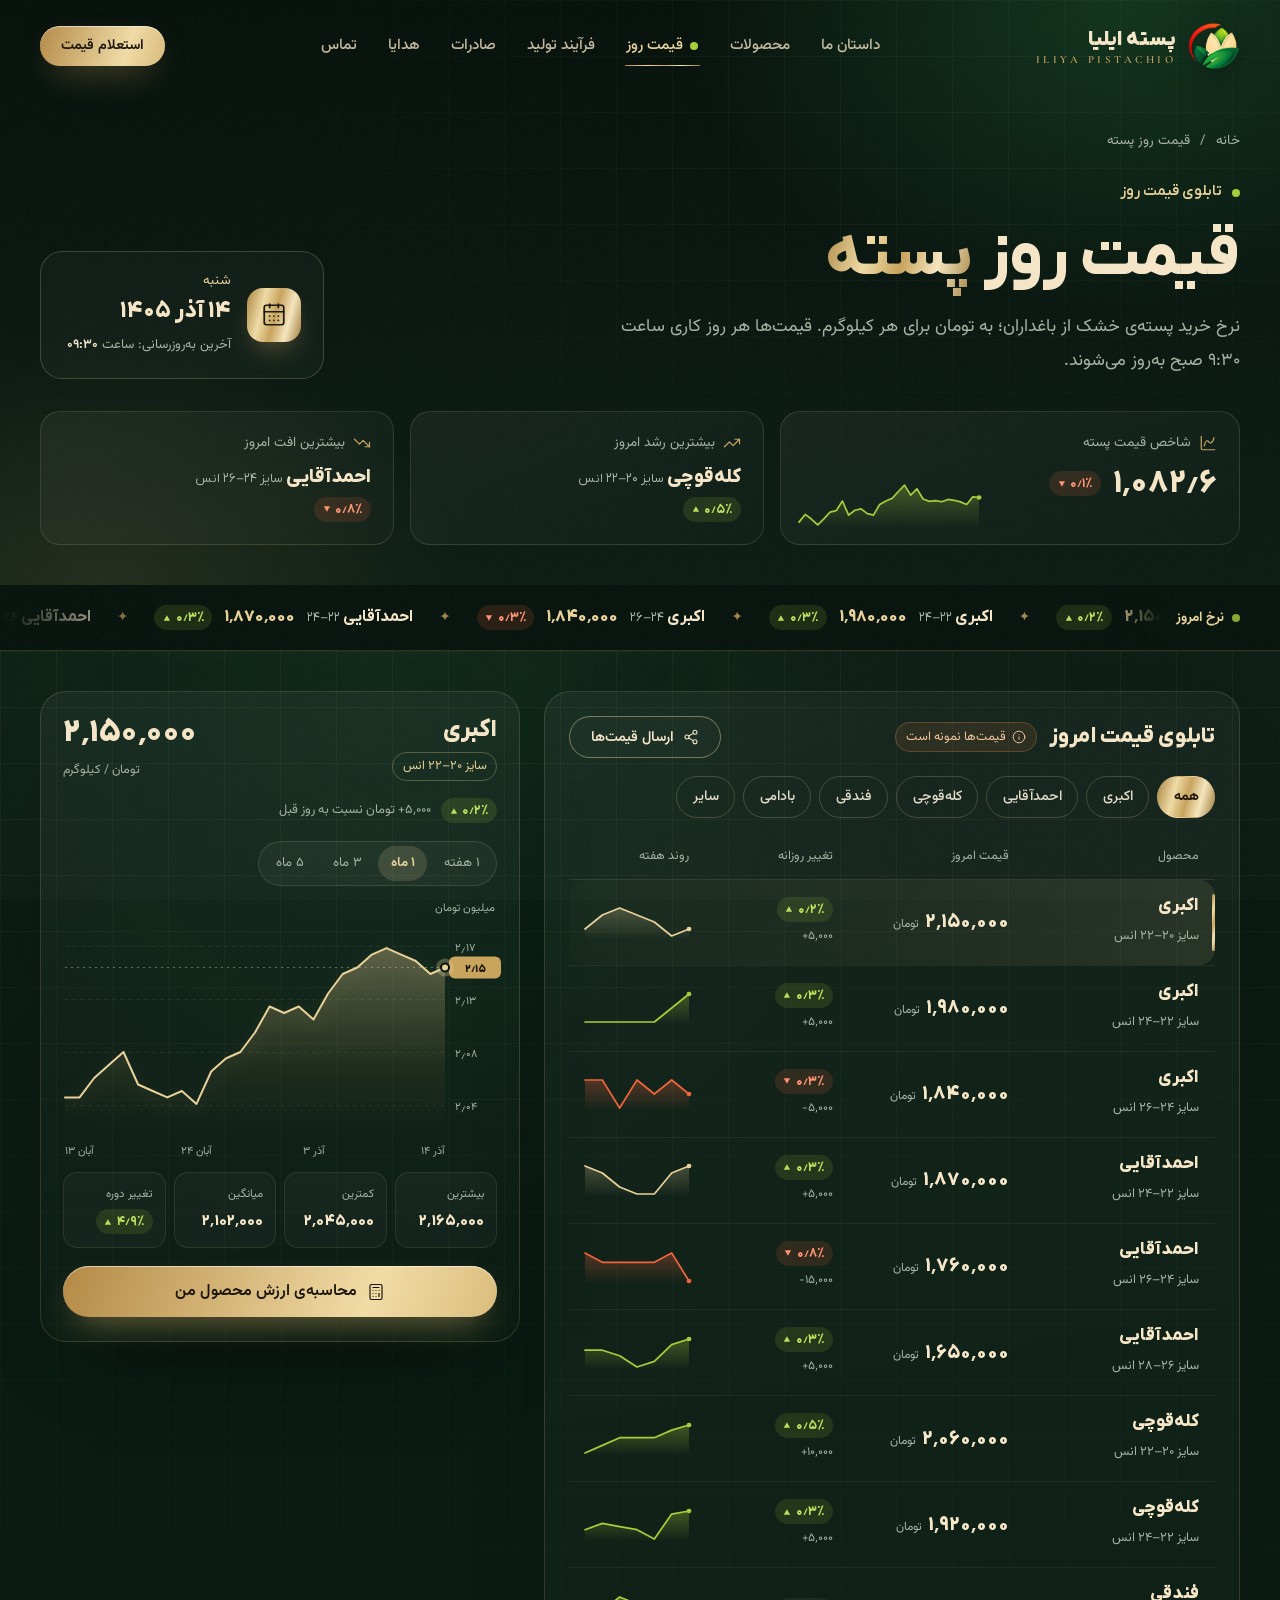
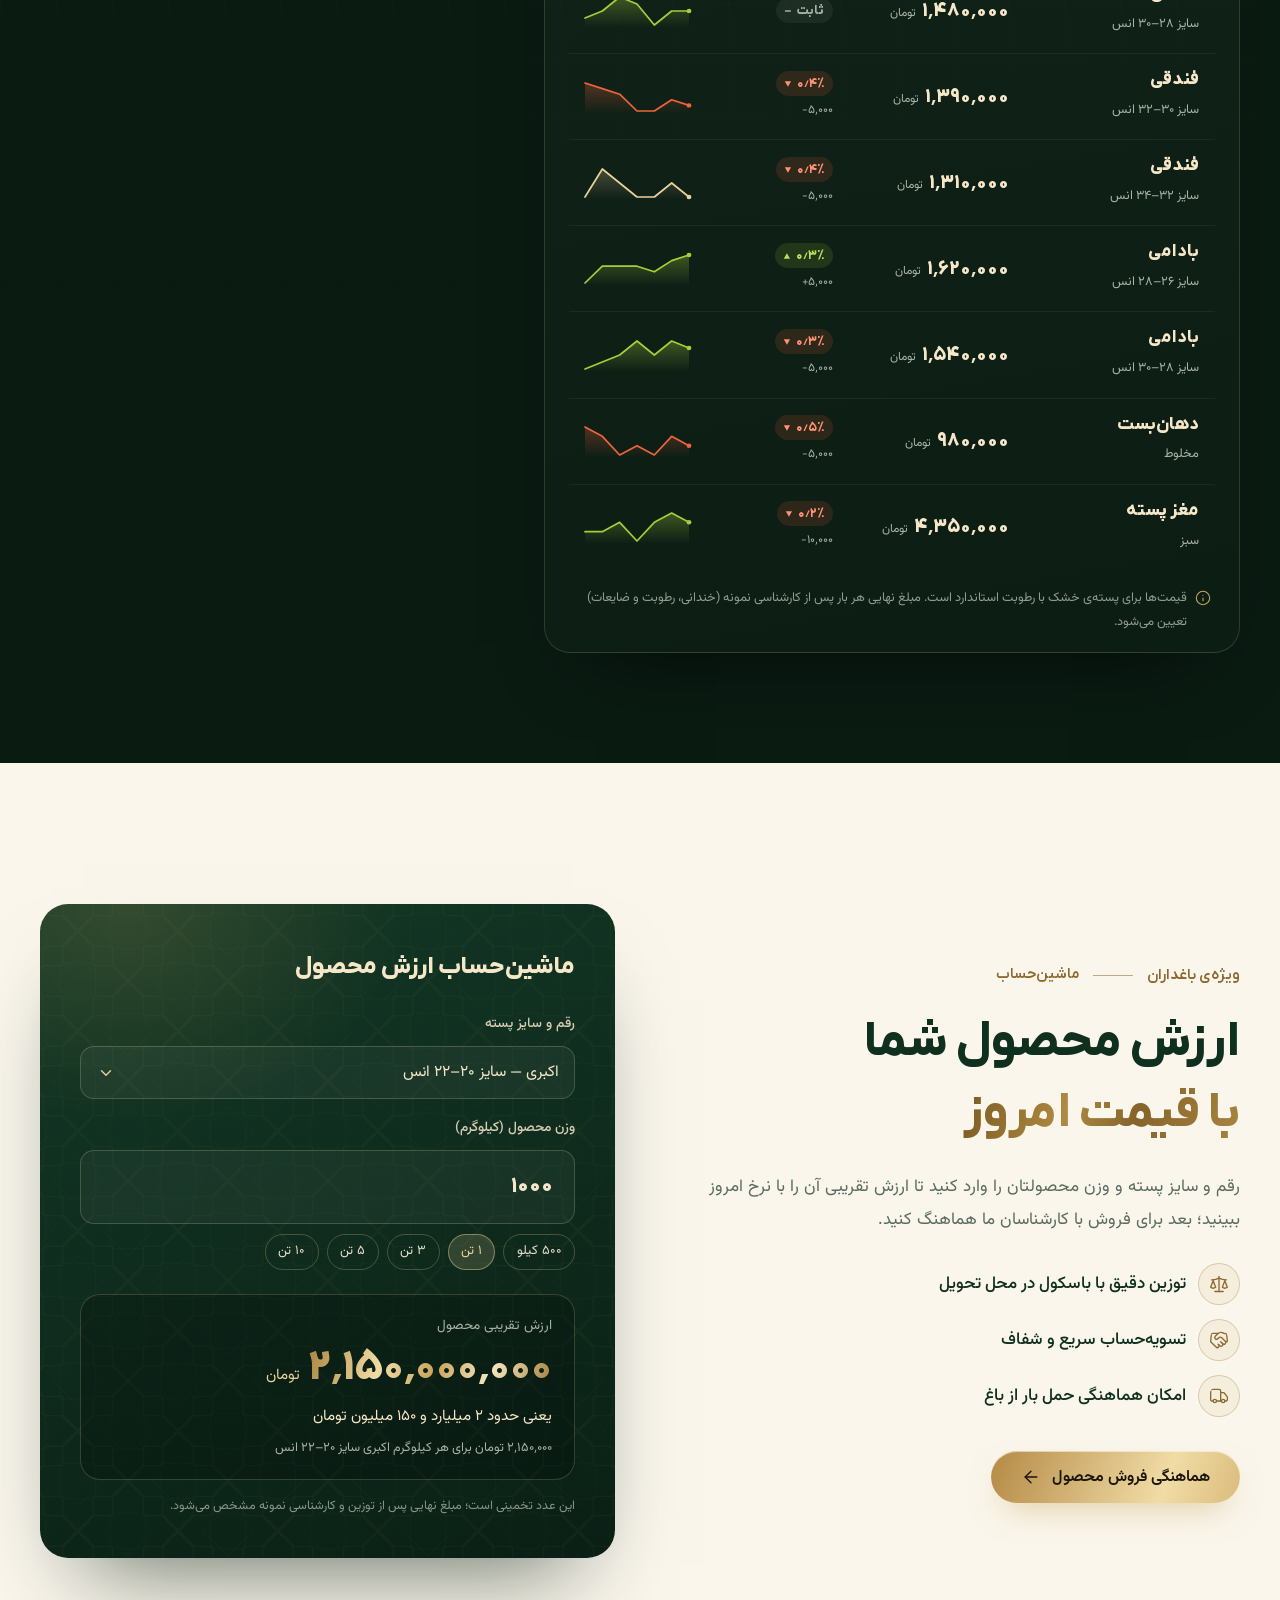
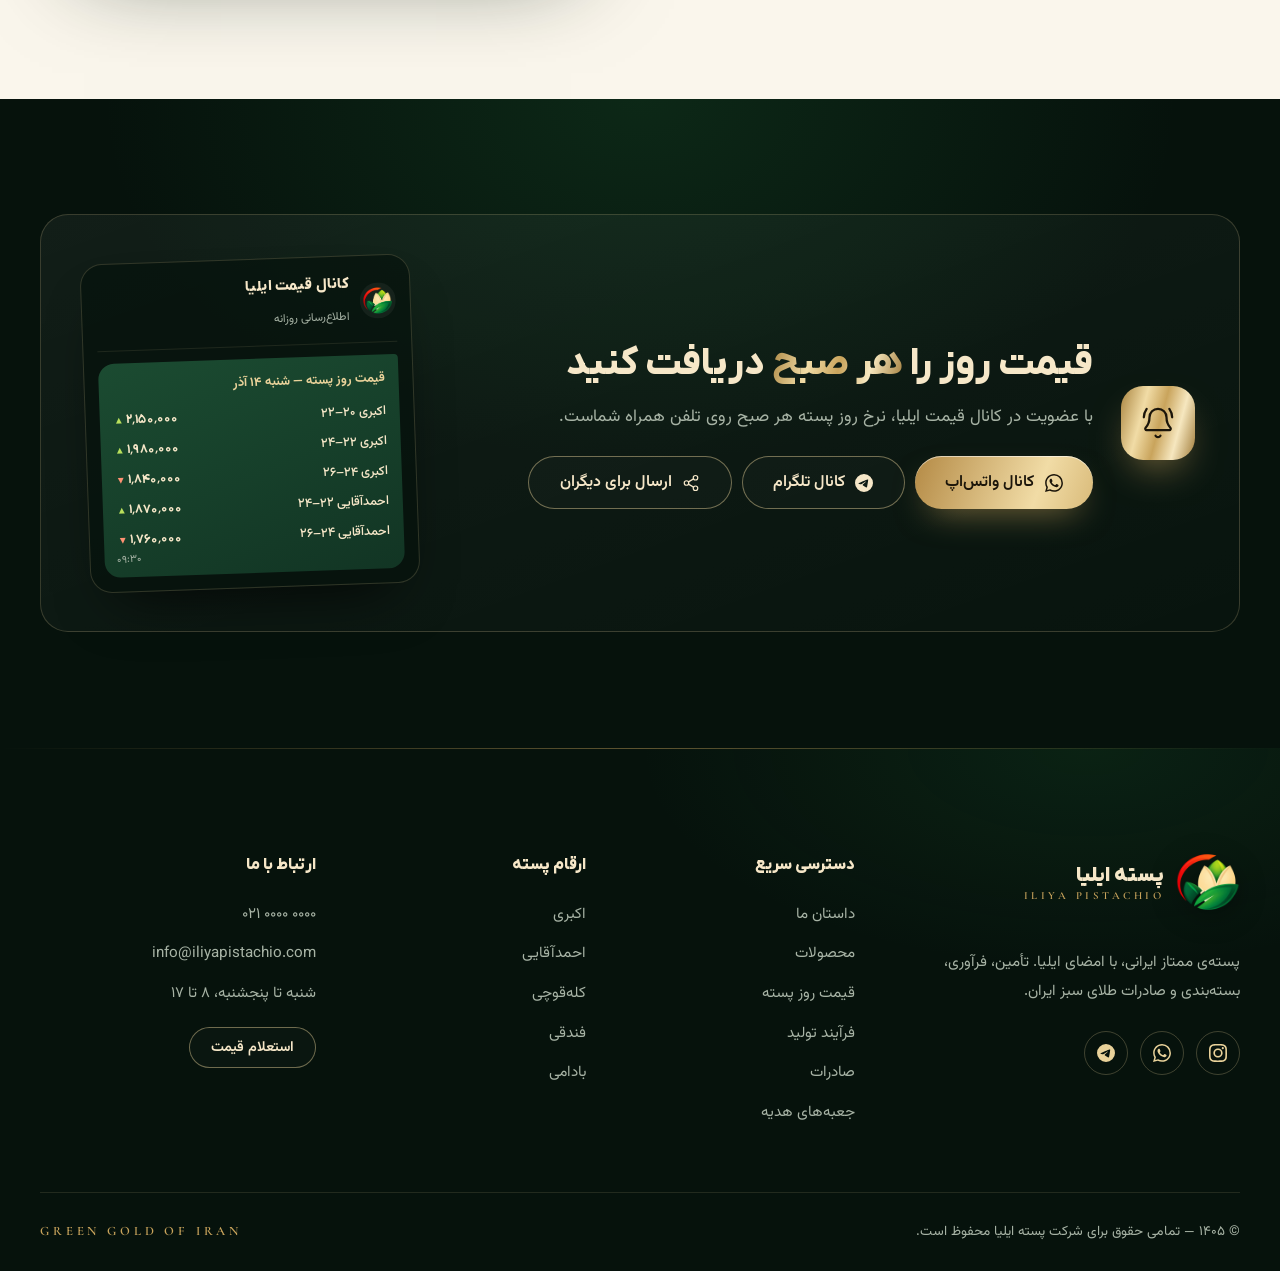
==== prices.html @ 33c41446 "Use iliya.sedmehdi.com for share-preview URLs The demo will be served on the custom subdomain, so og" ====
<!doctype html>
<html lang="fa" dir="rtl">
<head>
  <meta charset="utf-8">
  <meta name="viewport" content="width=device-width, initial-scale=1, viewport-fit=cover">
  <title>قیمت روز پسته | پسته ایلیا</title>
  <meta name="description" content="قیمت روز پسته‌ی اکبری، احمدآقایی، کله‌قوچی، فندقی و بادامی؛ نرخ خرید پسته از باغداران با به‌روزرسانی روزانه، نمودار تغییرات و ماشین‌حساب ارزش محصول.">
  <meta name="theme-color" content="#07150E">
  <!-- نسخه‌ی نمایشی: تا رسمی‌شدن سایت در موتورهای جستجو نمایه نشود. هنگام انتشار رسمی حذف شود. -->
  <meta name="robots" content="noindex, nofollow">
  <meta property="og:type" content="website">
  <meta property="og:locale" content="fa_IR">
  <meta property="og:site_name" content="پسته ایلیا">
  <meta property="og:title" content="قیمت روز پسته | پسته ایلیا">
  <meta property="og:description" content="نرخ روز خرید پسته از باغداران؛ هر روز کاری ساعت ۹:۳۰ به‌روز می‌شود.">
  <!-- آدرس نسخه‌ی نمایشی (GitHub Pages روی iliya.sedmehdi.com)؛ پس از اتصال دامنه‌ی رسمی، این آدرس‌ها را عوض کنید -->
  <meta property="og:url" content="https://iliya.sedmehdi.com/prices.html">
  <meta property="og:image" content="https://iliya.sedmehdi.com/assets/img/og-image.jpg">
  <meta name="twitter:card" content="summary_large_image">
  <link rel="icon" href="favicon.ico" sizes="any">
  <link rel="icon" href="assets/img/favicon.png" type="image/png">
  <link rel="apple-touch-icon" href="assets/img/apple-touch-icon.png">
  <link rel="preload" href="assets/fonts/vazirmatn-variable.woff2" as="font" type="font/woff2" crossorigin>
  <link rel="preload" href="assets/fonts/iranyekanx-variable-fanum.woff2" as="font" type="font/woff2" crossorigin>
  <link rel="stylesheet" href="assets/css/style.css">
  <link rel="stylesheet" href="assets/css/prices.css">
  <script src="assets/js/prices-data.js" defer></script>
  <script src="assets/js/prices.js" defer></script>
  <script src="assets/js/main.js" defer></script>
</head>
<body>
  <!-- Icons: Lucide (ISC License, lucide.dev) & Simple Icons (CC0) -->
  <svg class="sprite" xmlns="http://www.w3.org/2000/svg" aria-hidden="true" focusable="false">
  <symbol id="i-sprout" viewBox="0 0 24 24" fill="none" stroke="currentColor" stroke-linecap="round" stroke-linejoin="round"><path d="M14 9.536V7a4 4 0 0 1 4-4h1.5a.5.5 0 0 1 .5.5V5a4 4 0 0 1-4 4 4 4 0 0 0-4 4c0 2 1 3 1 5a5 5 0 0 1-1 3"/><path d="M4 9a5 5 0 0 1 8 4 5 5 0 0 1-8-4"/><path d="M5 21h14"/></symbol>
  <symbol id="i-droplets" viewBox="0 0 24 24" fill="none" stroke="currentColor" stroke-linecap="round" stroke-linejoin="round"><path d="M7 16.3c2.2 0 4-1.83 4-4.05 0-1.16-.57-2.26-1.71-3.19S7.29 6.75 7 5.3c-.29 1.45-1.14 2.84-2.29 3.76S3 11.1 3 12.25c0 2.22 1.8 4.05 4 4.05z"/><path d="M12.56 6.6A10.97 10.97 0 0 0 14 3.02c.5 2.5 2 4.9 4 6.5s3 3.5 3 5.5a6.98 6.98 0 0 1-11.91 4.97"/></symbol>
  <symbol id="i-sun" viewBox="0 0 24 24" fill="none" stroke="currentColor" stroke-linecap="round" stroke-linejoin="round"><circle cx="12" cy="12" r="4"/><path d="M12 2v2"/><path d="M12 20v2"/><path d="m4.93 4.93 1.41 1.41"/><path d="m17.66 17.66 1.41 1.41"/><path d="M2 12h2"/><path d="M20 12h2"/><path d="m6.34 17.66-1.41 1.41"/><path d="m19.07 4.93-1.41 1.41"/></symbol>
  <symbol id="i-layers" viewBox="0 0 24 24" fill="none" stroke="currentColor" stroke-linecap="round" stroke-linejoin="round"><path d="M12.83 2.18a2 2 0 0 0-1.66 0L2.6 6.08a1 1 0 0 0 0 1.83l8.58 3.91a2 2 0 0 0 1.66 0l8.58-3.9a1 1 0 0 0 0-1.83z"/><path d="M2 12a1 1 0 0 0 .58.91l8.6 3.91a2 2 0 0 0 1.65 0l8.58-3.9A1 1 0 0 0 22 12"/><path d="M2 17a1 1 0 0 0 .58.91l8.6 3.91a2 2 0 0 0 1.65 0l8.58-3.9A1 1 0 0 0 22 17"/></symbol>
  <symbol id="i-microscope" viewBox="0 0 24 24" fill="none" stroke="currentColor" stroke-linecap="round" stroke-linejoin="round"><path d="M6 18h8"/><path d="M3 22h18"/><path d="M14 22a7 7 0 1 0 0-14h-1"/><path d="M9 14h2"/><path d="M9 12a2 2 0 0 1-2-2V6h6v4a2 2 0 0 1-2 2Z"/><path d="M12 6V3a1 1 0 0 0-1-1H9a1 1 0 0 0-1 1v3"/></symbol>
  <symbol id="i-package" viewBox="0 0 24 24" fill="none" stroke="currentColor" stroke-linecap="round" stroke-linejoin="round"><path d="M11 21.73a2 2 0 0 0 2 0l7-4A2 2 0 0 0 21 16V8a2 2 0 0 0-1-1.73l-7-4a2 2 0 0 0-2 0l-7 4A2 2 0 0 0 3 8v8a2 2 0 0 0 1 1.73z"/><path d="M12 22V12"/><polyline points="3.29 7 12 12 20.71 7"/><path d="m7.5 4.27 9 5.15"/></symbol>
  <symbol id="i-flask-conical" viewBox="0 0 24 24" fill="none" stroke="currentColor" stroke-linecap="round" stroke-linejoin="round"><path d="M14 2v6a2 2 0 0 0 .245.96l5.51 10.08A2 2 0 0 1 18 22H6a2 2 0 0 1-1.755-2.96l5.51-10.08A2 2 0 0 0 10 8V2"/><path d="M6.453 15h11.094"/><path d="M8.5 2h7"/></symbol>
  <symbol id="i-scan-line" viewBox="0 0 24 24" fill="none" stroke="currentColor" stroke-linecap="round" stroke-linejoin="round"><path d="M3 7V5a2 2 0 0 1 2-2h2"/><path d="M17 3h2a2 2 0 0 1 2 2v2"/><path d="M21 17v2a2 2 0 0 1-2 2h-2"/><path d="M7 21H5a2 2 0 0 1-2-2v-2"/><path d="M7 12h10"/></symbol>
  <symbol id="i-package-check" viewBox="0 0 24 24" fill="none" stroke="currentColor" stroke-linecap="round" stroke-linejoin="round"><path d="M12 22V12"/><path d="m16 17 2 2 4-4"/><path d="M21 11.127V8a2 2 0 0 0-1-1.73l-7-4a2 2 0 0 0-2 0l-7 4A2 2 0 0 0 3 8v8a2 2 0 0 0 1 1.729l7 4a2 2 0 0 0 2 .001l1.32-.753"/><path d="M3.29 7 12 12l8.71-5"/><path d="m7.5 4.27 8.997 5.148"/></symbol>
  <symbol id="i-thermometer" viewBox="0 0 24 24" fill="none" stroke="currentColor" stroke-linecap="round" stroke-linejoin="round"><path d="M14 4v10.54a4 4 0 1 1-4 0V4a2 2 0 0 1 4 0Z"/></symbol>
  <symbol id="i-file-check" viewBox="0 0 24 24" fill="none" stroke="currentColor" stroke-linecap="round" stroke-linejoin="round"><path d="M6 22a2 2 0 0 1-2-2V4a2 2 0 0 1 2-2h8a2.4 2.4 0 0 1 1.704.706l3.588 3.588A2.4 2.4 0 0 1 20 8v12a2 2 0 0 1-2 2z"/><path d="M14 2v5a1 1 0 0 0 1 1h5"/><path d="m9 15 2 2 4-4"/></symbol>
  <symbol id="i-boxes" viewBox="0 0 24 24" fill="none" stroke="currentColor" stroke-linecap="round" stroke-linejoin="round"><path d="M2.97 12.92A2 2 0 0 0 2 14.63v3.24a2 2 0 0 0 .97 1.71l3 1.8a2 2 0 0 0 2.06 0L12 19v-5.5l-5-3-4.03 2.42Z"/><path d="m7 16.5-4.74-2.85"/><path d="m7 16.5 5-3"/><path d="M7 16.5v5.17"/><path d="M12 13.5V19l3.97 2.38a2 2 0 0 0 2.06 0l3-1.8a2 2 0 0 0 .97-1.71v-3.24a2 2 0 0 0-.97-1.71L17 10.5l-5 3Z"/><path d="m17 16.5-5-3"/><path d="m17 16.5 4.74-2.85"/><path d="M17 16.5v5.17"/><path d="M7.97 4.42A2 2 0 0 0 7 6.13v4.37l5 3 5-3V6.13a2 2 0 0 0-.97-1.71l-3-1.8a2 2 0 0 0-2.06 0l-3 1.8Z"/><path d="M12 8 7.26 5.15"/><path d="m12 8 4.74-2.85"/><path d="M12 13.5V8"/></symbol>
  <symbol id="i-tag" viewBox="0 0 24 24" fill="none" stroke="currentColor" stroke-linecap="round" stroke-linejoin="round"><path d="M12.586 2.586A2 2 0 0 0 11.172 2H4a2 2 0 0 0-2 2v7.172a2 2 0 0 0 .586 1.414l8.704 8.704a2.426 2.426 0 0 0 3.42 0l6.58-6.58a2.426 2.426 0 0 0 0-3.42z"/><circle cx="7.5" cy="7.5" r=".5" fill="currentColor"/></symbol>
  <symbol id="i-gift" viewBox="0 0 24 24" fill="none" stroke="currentColor" stroke-linecap="round" stroke-linejoin="round"><path d="M12 7v14"/><path d="M20 11v8a2 2 0 0 1-2 2H6a2 2 0 0 1-2-2v-8"/><path d="M7.5 7a1 1 0 0 1 0-5A4.8 8 0 0 1 12 7a4.8 8 0 0 1 4.5-5 1 1 0 0 1 0 5"/><rect x="3" y="7" width="18" height="4" rx="1"/></symbol>
  <symbol id="i-phone" viewBox="0 0 24 24" fill="none" stroke="currentColor" stroke-linecap="round" stroke-linejoin="round"><path d="M13.832 16.568a1 1 0 0 0 1.213-.303l.355-.465A2 2 0 0 1 17 15h3a2 2 0 0 1 2 2v3a2 2 0 0 1-2 2A18 18 0 0 1 2 4a2 2 0 0 1 2-2h3a2 2 0 0 1 2 2v3a2 2 0 0 1-.8 1.6l-.468.351a1 1 0 0 0-.292 1.233 14 14 0 0 0 6.392 6.384"/></symbol>
  <symbol id="i-mail" viewBox="0 0 24 24" fill="none" stroke="currentColor" stroke-linecap="round" stroke-linejoin="round"><path d="m22 7-8.991 5.727a2 2 0 0 1-2.009 0L2 7"/><rect x="2" y="4" width="20" height="16" rx="2"/></symbol>
  <symbol id="i-map-pin" viewBox="0 0 24 24" fill="none" stroke="currentColor" stroke-linecap="round" stroke-linejoin="round"><path d="M20 10c0 4.993-5.539 10.193-7.399 11.799a1 1 0 0 1-1.202 0C9.539 20.193 4 14.993 4 10a8 8 0 0 1 16 0"/><circle cx="12" cy="10" r="3"/></symbol>
  <symbol id="i-clock" viewBox="0 0 24 24" fill="none" stroke="currentColor" stroke-linecap="round" stroke-linejoin="round"><circle cx="12" cy="12" r="10"/><path d="M12 6v6l4 2"/></symbol>
  <symbol id="i-send" viewBox="0 0 24 24" fill="none" stroke="currentColor" stroke-linecap="round" stroke-linejoin="round"><path d="M14.536 21.686a.5.5 0 0 0 .937-.024l6.5-19a.496.496 0 0 0-.635-.635l-19 6.5a.5.5 0 0 0-.024.937l7.93 3.18a2 2 0 0 1 1.112 1.11z"/><path d="m21.854 2.147-10.94 10.939"/></symbol>
  <symbol id="i-message-circle" viewBox="0 0 24 24" fill="none" stroke="currentColor" stroke-linecap="round" stroke-linejoin="round"><path d="M2.992 16.342a2 2 0 0 1 .094 1.167l-1.065 3.29a1 1 0 0 0 1.236 1.168l3.413-.998a2 2 0 0 1 1.099.092 10 10 0 1 0-4.777-4.719"/></symbol>
  <symbol id="i-badge-check" viewBox="0 0 24 24" fill="none" stroke="currentColor" stroke-linecap="round" stroke-linejoin="round"><path d="M3.85 8.62a4 4 0 0 1 4.78-4.77 4 4 0 0 1 6.74 0 4 4 0 0 1 4.78 4.78 4 4 0 0 1 0 6.74 4 4 0 0 1-4.77 4.78 4 4 0 0 1-6.75 0 4 4 0 0 1-4.78-4.77 4 4 0 0 1 0-6.76Z"/><path d="m16 9-5.5 5.5L8 12"/></symbol>
  <symbol id="i-arrow-left" viewBox="0 0 24 24" fill="none" stroke="currentColor" stroke-linecap="round" stroke-linejoin="round"><path d="m12 19-7-7 7-7"/><path d="M19 12H5"/></symbol>
  <symbol id="i-arrow-up" viewBox="0 0 24 24" fill="none" stroke="currentColor" stroke-linecap="round" stroke-linejoin="round"><path d="m5 12 7-7 7 7"/><path d="M12 19V5"/></symbol>
  <symbol id="i-menu" viewBox="0 0 24 24" fill="none" stroke="currentColor" stroke-linecap="round" stroke-linejoin="round"><path d="M4 5h16"/><path d="M4 12h16"/><path d="M4 19h16"/></symbol>
  <symbol id="i-x" viewBox="0 0 24 24" fill="none" stroke="currentColor" stroke-linecap="round" stroke-linejoin="round"><path d="M18 6 6 18"/><path d="m6 6 12 12"/></symbol>
  <symbol id="i-check" viewBox="0 0 24 24" fill="none" stroke="currentColor" stroke-linecap="round" stroke-linejoin="round"><path d="M20 6 9 17l-5-5"/></symbol>
  <symbol id="i-leaf" viewBox="0 0 24 24" fill="none" stroke="currentColor" stroke-linecap="round" stroke-linejoin="round"><path d="M11 20a10 10 0 0010-10 25.9 25.9 0 00-1.04-7.281 1 1 0 00-1.755-.325C15.833 5.5 13 5.5 9.8 6.1A7 7 0 0011 20"/><path d="M2 21a5 5 0 012.911-4.544C7.613 15.212 8.351 15.24 11 13"/></symbol>
  <symbol id="i-award" viewBox="0 0 24 24" fill="none" stroke="currentColor" stroke-linecap="round" stroke-linejoin="round"><path d="m15.477 12.89 1.515 8.526a.5.5 0 0 1-.81.47l-3.58-2.687a1 1 0 0 0-1.197 0l-3.586 2.686a.5.5 0 0 1-.81-.469l1.514-8.526"/><circle cx="12" cy="8" r="6"/></symbol>
  <symbol id="i-shield-check" viewBox="0 0 24 24" fill="none" stroke="currentColor" stroke-linecap="round" stroke-linejoin="round"><path d="M20 13c0 5-3.5 7.5-7.66 8.95a1 1 0 0 1-.67-.01C7.5 20.5 4 18 4 13V6a1 1 0 0 1 1-1c2 0 4.5-1.2 6.24-2.72a1.17 1.17 0 0 1 1.52 0C14.51 3.81 17 5 19 5a1 1 0 0 1 1 1z"/><path d="m9 12 2 2 4-4"/></symbol>
  <symbol id="i-sparkles" viewBox="0 0 24 24" fill="none" stroke="currentColor" stroke-linecap="round" stroke-linejoin="round"><path d="M11.017 2.814a1 1 0 0 1 1.966 0l1.051 5.558a2 2 0 0 0 1.594 1.594l5.558 1.051a1 1 0 0 1 0 1.966l-5.558 1.051a2 2 0 0 0-1.594 1.594l-1.051 5.558a1 1 0 0 1-1.966 0l-1.051-5.558a2 2 0 0 0-1.594-1.594l-5.558-1.051a1 1 0 0 1 0-1.966l5.558-1.051a2 2 0 0 0 1.594-1.594z"/><path d="M20 2v4"/><path d="M22 4h-4"/><circle cx="4" cy="20" r="2"/></symbol>
  <symbol id="i-globe" viewBox="0 0 24 24" fill="none" stroke="currentColor" stroke-linecap="round" stroke-linejoin="round"><circle cx="12" cy="12" r="10"/><path d="M12 2a14.5 14.5 0 0 0 0 20 14.5 14.5 0 0 0 0-20"/><path d="M2 12h20"/></symbol>
  <symbol id="i-hand-heart" viewBox="0 0 24 24" fill="none" stroke="currentColor" stroke-linecap="round" stroke-linejoin="round"><path d="M11 14h2a2 2 0 0 0 0-4h-3c-.6 0-1.1.2-1.4.6L3 16"/><path d="m14.45 13.39 5.05-4.694C20.196 8 21 6.85 21 5.75a2.75 2.75 0 0 0-4.797-1.837.276.276 0 0 1-.406 0A2.75 2.75 0 0 0 11 5.75c0 1.2.802 2.248 1.5 2.946L16 11.95"/><path d="m2 15 6 6"/><path d="m7 20 1.6-1.4c.3-.4.8-.6 1.4-.6h4c1.1 0 2.1-.4 2.8-1.2l4.6-4.4a1 1 0 0 0-2.75-2.91"/></symbol>
  <symbol id="i-trending-up" viewBox="0 0 24 24" fill="none" stroke="currentColor" stroke-linecap="round" stroke-linejoin="round"><path d="M16 7h6v6"/><path d="m22 7-8.5 8.5-5-5L2 17"/></symbol>
  <symbol id="i-trending-down" viewBox="0 0 24 24" fill="none" stroke="currentColor" stroke-linecap="round" stroke-linejoin="round"><path d="M16 17h6v-6"/><path d="m22 17-8.5-8.5-5 5L2 7"/></symbol>
  <symbol id="i-calculator" viewBox="0 0 24 24" fill="none" stroke="currentColor" stroke-linecap="round" stroke-linejoin="round"><rect width="16" height="20" x="4" y="2" rx="2"/><line x1="8" x2="16" y1="6" y2="6"/><line x1="16" x2="16" y1="14" y2="18"/><path d="M16 10h.01"/><path d="M12 10h.01"/><path d="M8 10h.01"/><path d="M12 14h.01"/><path d="M8 14h.01"/><path d="M12 18h.01"/><path d="M8 18h.01"/></symbol>
  <symbol id="i-bell-ring" viewBox="0 0 24 24" fill="none" stroke="currentColor" stroke-linecap="round" stroke-linejoin="round"><path d="M10.268 21a2 2 0 0 0 3.464 0"/><path d="M22 8c0-2.3-.8-4.3-2-6"/><path d="M3.262 15.326A1 1 0 0 0 4 17h16a1 1 0 0 0 .74-1.673C19.41 13.956 18 12.499 18 8A6 6 0 0 0 6 8c0 4.499-1.411 5.956-2.738 7.326"/><path d="M4 2C2.8 3.7 2 5.7 2 8"/></symbol>
  <symbol id="i-share-2" viewBox="0 0 24 24" fill="none" stroke="currentColor" stroke-linecap="round" stroke-linejoin="round"><circle cx="18" cy="5" r="3"/><circle cx="6" cy="12" r="3"/><circle cx="18" cy="19" r="3"/><line x1="8.59" x2="15.42" y1="13.51" y2="17.49"/><line x1="15.41" x2="8.59" y1="6.51" y2="10.49"/></symbol>
  <symbol id="i-chart-spline" viewBox="0 0 24 24" fill="none" stroke="currentColor" stroke-linecap="round" stroke-linejoin="round"><path d="M3 3v16a2 2 0 0 0 2 2h16"/><path d="M7 16c.5-2 1.5-7 4-7 2 0 2 3 4 3 2.5 0 4.5-5 5-7"/></symbol>
  <symbol id="i-info" viewBox="0 0 24 24" fill="none" stroke="currentColor" stroke-linecap="round" stroke-linejoin="round"><circle cx="12" cy="12" r="10"/><path d="M12 16v-4"/><path d="M12 8h.01"/></symbol>
  <symbol id="i-scale" viewBox="0 0 24 24" fill="none" stroke="currentColor" stroke-linecap="round" stroke-linejoin="round"><path d="M12 3v18"/><path d="m19 8 3 8a5 5 0 0 1-6 0zV7"/><path d="M3 7h1a17 17 0 0 0 8-2 17 17 0 0 0 8 2h1"/><path d="m5 8 3 8a5 5 0 0 1-6 0zV7"/><path d="M7 21h10"/></symbol>
  <symbol id="i-calendar-days" viewBox="0 0 24 24" fill="none" stroke="currentColor" stroke-linecap="round" stroke-linejoin="round"><path d="M8 2v3"/><path d="M16 2v3"/><rect x="3" y="3" width="18" height="18" rx="2"/><path d="M3 9h18"/><path d="M8 13h.01"/><path d="M12 13h.01"/><path d="M16 13h.01"/><path d="M8 17h.01"/><path d="M12 17h.01"/><path d="M16 17h.01"/></symbol>
  <symbol id="i-handshake" viewBox="0 0 24 24" fill="none" stroke="currentColor" stroke-linecap="round" stroke-linejoin="round"><path d="m11 17 2 2a1 1 0 1 0 3-3"/><path d="m14 14 2.5 2.5a1 1 0 1 0 3-3l-3.88-3.88a3 3 0 0 0-4.24 0l-.88.88a1 1 0 1 1-3-3l2.81-2.81a5.79 5.79 0 0 1 7.06-.87l.47.28a2 2 0 0 0 1.42.25L21 4"/><path d="m21 3 1 11h-2"/><path d="M3 3 2 14l6.5 6.5a1 1 0 1 0 3-3"/><path d="M3 4h8"/></symbol>
  <symbol id="i-truck" viewBox="0 0 24 24" fill="none" stroke="currentColor" stroke-linecap="round" stroke-linejoin="round"><path d="M14 18V6a2 2 0 0 0-2-2H4a2 2 0 0 0-2 2v11a1 1 0 0 0 1 1h2"/><path d="M15 18H9"/><path d="M19 18h2a1 1 0 0 0 1-1v-3.65a1 1 0 0 0-.22-.624l-3.48-4.35A1 1 0 0 0 17.52 8H14"/><circle cx="17" cy="18" r="2"/><circle cx="7" cy="18" r="2"/></symbol>
  <symbol id="i-refresh-cw" viewBox="0 0 24 24" fill="none" stroke="currentColor" stroke-linecap="round" stroke-linejoin="round"><path d="M3 12a9 9 0 0 1 9-9 9.75 9.75 0 0 1 6.74 2.74L21 8"/><path d="M21 3v5h-5"/><path d="M21 12a9 9 0 0 1-9 9 9.75 9.75 0 0 1-6.74-2.74L3 16"/><path d="M8 16H3v5"/></symbol>
  <symbol id="i-instagram" viewBox="0 0 24 24" fill="currentColor"><path d="M7.0301.084c-1.2768.0602-2.1487.264-2.911.5634-.7888.3075-1.4575.72-2.1228 1.3877-.6652.6677-1.075 1.3368-1.3802 2.127-.2954.7638-.4956 1.6365-.552 2.914-.0564 1.2775-.0689 1.6882-.0626 4.947.0062 3.2586.0206 3.6671.0825 4.9473.061 1.2765.264 2.1482.5635 2.9107.308.7889.72 1.4573 1.388 2.1228.6679.6655 1.3365 1.0743 2.1285 1.38.7632.295 1.6361.4961 2.9134.552 1.2773.056 1.6884.069 4.9462.0627 3.2578-.0062 3.668-.0207 4.9478-.0814 1.28-.0607 2.147-.2652 2.9098-.5633.7889-.3086 1.4578-.72 2.1228-1.3881.665-.6682 1.0745-1.3378 1.3795-2.1284.2957-.7632.4966-1.636.552-2.9124.056-1.2809.0692-1.6898.063-4.948-.0063-3.2583-.021-3.6668-.0817-4.9465-.0607-1.2797-.264-2.1487-.5633-2.9117-.3084-.7889-.72-1.4568-1.3876-2.1228C21.2982 1.33 20.628.9208 19.8378.6165 19.074.321 18.2017.1197 16.9244.0645 15.6471.0093 15.236-.005 11.977.0014 8.718.0076 8.31.0215 7.0301.0839m.1402 21.6932c-1.17-.0509-1.8053-.2453-2.2287-.408-.5606-.216-.96-.4771-1.3819-.895-.422-.4178-.6811-.8186-.9-1.378-.1644-.4234-.3624-1.058-.4171-2.228-.0595-1.2645-.072-1.6442-.079-4.848-.007-3.2037.0053-3.583.0607-4.848.05-1.169.2456-1.805.408-2.2282.216-.5613.4762-.96.895-1.3816.4188-.4217.8184-.6814 1.3783-.9003.423-.1651 1.0575-.3614 2.227-.4171 1.2655-.06 1.6447-.072 4.848-.079 3.2033-.007 3.5835.005 4.8495.0608 1.169.0508 1.8053.2445 2.228.408.5608.216.96.4754 1.3816.895.4217.4194.6816.8176.9005 1.3787.1653.4217.3617 1.056.4169 2.2263.0602 1.2655.0739 1.645.0796 4.848.0058 3.203-.0055 3.5834-.061 4.848-.051 1.17-.245 1.8055-.408 2.2294-.216.5604-.4763.96-.8954 1.3814-.419.4215-.8181.6811-1.3783.9-.4224.1649-1.0577.3617-2.2262.4174-1.2656.0595-1.6448.072-4.8493.079-3.2045.007-3.5825-.006-4.848-.0608M16.953 5.5864A1.44 1.44 0 1 0 18.39 4.144a1.44 1.44 0 0 0-1.437 1.4424M5.8385 12.012c.0067 3.4032 2.7706 6.1557 6.173 6.1493 3.4026-.0065 6.157-2.7701 6.1506-6.1733-.0065-3.4032-2.771-6.1565-6.174-6.1498-3.403.0067-6.156 2.771-6.1496 6.1738M8 12.0077a4 4 0 1 1 4.008 3.9921A3.9996 3.9996 0 0 1 8 12.0077"/></symbol>
  <symbol id="i-whatsapp" viewBox="0 0 24 24" fill="currentColor"><path d="M17.472 14.382c-.297-.149-1.758-.867-2.03-.967-.273-.099-.471-.148-.67.15-.197.297-.767.966-.94 1.164-.173.199-.347.223-.644.075-.297-.15-1.255-.463-2.39-1.475-.883-.788-1.48-1.761-1.653-2.059-.173-.297-.018-.458.13-.606.134-.133.298-.347.446-.52.149-.174.198-.298.298-.497.099-.198.05-.371-.025-.52-.075-.149-.669-1.612-.916-2.207-.242-.579-.487-.5-.669-.51-.173-.008-.371-.01-.57-.01-.198 0-.52.074-.792.372-.272.297-1.04 1.016-1.04 2.479 0 1.462 1.065 2.875 1.213 3.074.149.198 2.096 3.2 5.077 4.487.709.306 1.262.489 1.694.625.712.227 1.36.195 1.871.118.571-.085 1.758-.719 2.006-1.413.248-.694.248-1.289.173-1.413-.074-.124-.272-.198-.57-.347m-5.421 7.403h-.004a9.87 9.87 0 01-5.031-1.378l-.361-.214-3.741.982.998-3.648-.235-.374a9.86 9.86 0 01-1.51-5.26c.001-5.45 4.436-9.884 9.888-9.884 2.64 0 5.122 1.03 6.988 2.898a9.825 9.825 0 012.893 6.994c-.003 5.45-4.437 9.884-9.885 9.884m8.413-18.297A11.815 11.815 0 0012.05 0C5.495 0 .16 5.335.157 11.892c0 2.096.547 4.142 1.588 5.945L.057 24l6.305-1.654a11.882 11.882 0 005.683 1.448h.005c6.554 0 11.89-5.335 11.893-11.893a11.821 11.821 0 00-3.48-8.413Z"/></symbol>
  <symbol id="i-telegram" viewBox="0 0 24 24" fill="currentColor"><path d="M11.944 0A12 12 0 0 0 0 12a12 12 0 0 0 12 12 12 12 0 0 0 12-12A12 12 0 0 0 12 0a12 12 0 0 0-.056 0zm4.962 7.224c.1-.002.321.023.465.14a.506.506 0 0 1 .171.325c.016.093.036.306.02.472-.18 1.898-.962 6.502-1.36 8.627-.168.9-.499 1.201-.82 1.23-.696.065-1.225-.46-1.9-.902-1.056-.693-1.653-1.124-2.678-1.8-1.185-.78-.417-1.21.258-1.91.177-.184 3.247-2.977 3.307-3.23.007-.032.014-.15-.056-.212s-.174-.041-.249-.024c-.106.024-1.793 1.14-5.061 3.345-.48.33-.913.49-1.302.48-.428-.008-1.252-.241-1.865-.44-.752-.245-1.349-.374-1.297-.789.027-.216.325-.437.893-.663 3.498-1.524 5.83-2.529 6.998-3.014 3.332-1.386 4.025-1.627 4.476-1.635z"/></symbol>
  </svg>
  <a class="skip-link" href="#main">پرش به محتوای اصلی</a>

  <!-- ============ Header ============ -->
  <header class="site-header" data-header>
    <div class="scroll-progress" data-progress></div>
    <div class="container header-inner">
      <a class="brand" href="index.html" aria-label="پسته ایلیا — صفحه‌ی اصلی">
        <img class="brand-logo" src="assets/img/logo.webp" alt="" width="600" height="600">
        <span class="brand-text">
          <strong>پسته ایلیا</strong>
          <small lang="en" dir="ltr">ILIYA PISTACHIO</small>
        </span>
      </a>
      <nav class="nav" aria-label="منوی اصلی">
        <a href="index.html#about">داستان ما</a>
        <a href="index.html#products">محصولات</a>
        <a href="prices.html" class="nav-live is-active" aria-current="page"><i class="live-dot" aria-hidden="true"></i>قیمت روز</a>
        <a href="index.html#process">فرآیند تولید</a>
        <a href="index.html#export">صادرات</a>
        <a href="index.html#gift">هدایا</a>
        <a href="index.html#contact">تماس</a>
      </nav>
      <a class="btn btn-gold btn-sm header-cta" href="index.html#contact">استعلام قیمت</a>
      <button class="menu-toggle" type="button" aria-label="منو" aria-expanded="false" aria-controls="mobile-menu" data-menu-toggle>
        <span></span><span></span>
      </button>
    </div>
  </header>

  <div class="mobile-menu" id="mobile-menu" data-menu inert>
    <nav class="mobile-nav" aria-label="منوی موبایل">
      <a href="index.html#about" style="--i:0">داستان ما</a>
      <a href="index.html#products" style="--i:1">محصولات</a>
      <a href="prices.html" style="--i:2">قیمت روز</a>
      <a href="index.html#process" style="--i:3">فرآیند تولید</a>
      <a href="index.html#export" style="--i:4">صادرات</a>
      <a href="index.html#gift" style="--i:5">هدایا</a>
      <a href="index.html#contact" style="--i:6">تماس با ما</a>
    </nav>
    <a class="btn btn-gold" href="index.html#contact">استعلام قیمت</a>
    <p class="mobile-menu-note" lang="en" dir="ltr">ILIYA · PREMIUM PERSIAN PISTACHIO</p>
  </div>

  <main id="main" class="prices-page">

    <!-- ============ Market header ============ -->
    <section class="market-hero section--dark">
      <div class="market-hero-bg" aria-hidden="true"></div>
      <div class="container">
        <nav class="crumbs" aria-label="مسیر صفحه">
          <a href="index.html">خانه</a><span aria-hidden="true">/</span><span aria-current="page">قیمت روز پسته</span>
        </nav>
        <div class="market-head">
          <div class="market-intro">
            <p class="kicker"><i class="live-dot" aria-hidden="true"></i>تابلوی قیمت روز</p>
            <h1 class="title">قیمت روز <em>پسته</em></h1>
            <p class="lead"><span data-price-type>نرخ خرید پسته‌ی خشک از باغداران</span>؛ به تومان برای هر کیلوگرم. قیمت‌ها هر روز کاری ساعت ۹:۳۰ صبح به‌روز می‌شوند.</p>
          </div>
          <div class="market-date">
            <span class="md-icon"><svg class="icon" aria-hidden="true"><use href="#i-calendar-days"/></svg></span>
            <div>
              <small data-price-weekday>امروز</small>
              <strong data-price-date>قیمت‌های امروز</strong>
              <span>آخرین به‌روزرسانی: ساعت <b data-price-time>۰۹:۳۰</b></span>
            </div>
          </div>
        </div>
        <ul class="market-stats">
          <li class="ms ms--index">
            <span class="ms-label"><svg class="icon" aria-hidden="true"><use href="#i-chart-spline"/></svg>شاخص قیمت پسته</span>
            <div class="ms-row"><b class="ms-value" data-price-index>—</b><span data-price-index-change></span></div>
            <span class="ms-spark" data-price-index-spark></span>
          </li>
          <li class="ms">
            <span class="ms-label"><svg class="icon" aria-hidden="true"><use href="#i-trending-up"/></svg>بیشترین رشد امروز</span>
            <div class="ms-mover" data-price-gainer>—</div>
          </li>
          <li class="ms">
            <span class="ms-label"><svg class="icon" aria-hidden="true"><use href="#i-trending-down"/></svg>بیشترین افت امروز</span>
            <div class="ms-mover" data-price-loser>—</div>
          </li>
        </ul>
      </div>
    </section>

    <!-- ============ Ticker ============ -->
    <div class="marquee marquee--ticker" data-price-ticker>
      <span class="ticker-label"><i class="live-dot" aria-hidden="true"></i>نرخ امروز</span>
      <div class="marquee-track" aria-hidden="true"></div>
    </div>

    <!-- ============ Price board ============ -->
    <section class="board-section section--dark" id="board" aria-labelledby="board-title">
      <div class="container">
        <div class="board-grid">
          <div class="board">
            <div class="board-top">
              <h2 class="board-title" id="board-title">تابلوی قیمت امروز</h2>
              <span class="sample-badge" data-sample-note hidden><svg class="icon" aria-hidden="true"><use href="#i-info"/></svg>قیمت‌ها نمونه است</span>
              <button class="btn btn-ghost btn-sm board-share" type="button" data-price-share>
                <svg class="icon" aria-hidden="true"><use href="#i-share-2"/></svg>ارسال قیمت‌ها
              </button>
            </div>
            <div class="chips" data-price-tabs role="group" aria-label="فیلتر بر اساس رقم"></div>
            <div class="board-head" aria-hidden="true">
              <span>محصول</span><span>قیمت امروز</span><span>تغییر روزانه</span><span>روند هفته</span>
            </div>
            <ul class="board-list" data-price-list></ul>
            <noscript><p class="board-noscript">برای دیدن قیمت‌ها، جاوااسکریپت مرورگر را فعال کنید.</p></noscript>
            <p class="board-note">
              <svg class="icon" aria-hidden="true"><use href="#i-info"/></svg>
              قیمت‌ها برای پسته‌ی خشک با رطوبت استاندارد است. مبلغ نهایی هر بار پس از کارشناسی نمونه (خندانی، رطوبت و ضایعات) تعیین می‌شود.
            </p>
          </div>

          <div class="detail-backdrop" data-detail-backdrop></div>
          <aside class="detail" data-price-detail aria-label="جزئیات و نمودار قیمت">
            <button class="detail-close" type="button" data-detail-close aria-label="بستن نمودار">
              <svg class="icon" aria-hidden="true"><use href="#i-x"/></svg>
            </button>
            <div class="detail-head">
              <div>
                <h3 data-detail-name>—</h3>
                <span class="detail-grade" data-detail-grade></span>
              </div>
              <div class="detail-price"><b data-detail-price>—</b><small>تومان / کیلوگرم</small></div>
            </div>
            <div class="detail-change" data-detail-change></div>
            <div class="periods" data-detail-periods role="group" aria-label="بازه‌ی نمودار">
              <button type="button" data-period="7" aria-pressed="false">۱ هفته</button>
              <button type="button" class="is-active" data-period="27" aria-pressed="true">۱ ماه</button>
              <button type="button" data-period="79" aria-pressed="false">۳ ماه</button>
              <button type="button" data-period="130" aria-pressed="false">۵ ماه</button>
            </div>
            <div class="chart-box" data-detail-chart>
              <span class="chart-unit">میلیون تومان</span>
              <div class="chart-tip" hidden></div>
            </div>
            <dl class="detail-stats" data-detail-stats></dl>
            <button class="btn btn-gold btn-block" type="button" data-detail-calc>
              <svg class="icon" aria-hidden="true"><use href="#i-calculator"/></svg>محاسبه‌ی ارزش محصول من
            </button>
          </aside>
        </div>
      </div>
    </section>

    <!-- ============ Value calculator ============ -->
    <section class="section section--light calc-section" id="calculator">
      <div class="container calc-grid">
        <div class="calc-copy">
          <header class="section-head">
            <p class="kicker"><span class="kicker-num">ویژه‌ی باغداران</span><span class="kicker-line"></span>ماشین‌حساب</p>
            <h2 class="title">ارزش محصول شما<br><em>با قیمت امروز</em></h2>
          </header>
          <p>رقم و سایز پسته و وزن محصولتان را وارد کنید تا ارزش تقریبی آن را با نرخ امروز ببینید؛ بعد برای فروش با کارشناسان ما هماهنگ کنید.</p>
          <ul class="calc-points">
            <li><svg class="icon" aria-hidden="true"><use href="#i-scale"/></svg>توزین دقیق با باسکول در محل تحویل</li>
            <li><svg class="icon" aria-hidden="true"><use href="#i-handshake"/></svg>تسویه‌حساب سریع و شفاف</li>
            <li><svg class="icon" aria-hidden="true"><use href="#i-truck"/></svg>امکان هماهنگی حمل بار از باغ</li>
          </ul>
          <a class="btn btn-gold" href="index.html?request=sell#contact">
            هماهنگی فروش محصول
            <svg class="icon" aria-hidden="true"><use href="#i-arrow-left"/></svg>
          </a>
        </div>

        <div class="calc-card" data-calc>
          <h3>ماشین‌حساب ارزش محصول</h3>
          <div class="field">
            <label for="calc-product">رقم و سایز پسته</label>
            <select id="calc-product" data-calc-product></select>
          </div>
          <div class="field">
            <label for="calc-weight">وزن محصول (کیلوگرم)</label>
            <input id="calc-weight" type="text" inputmode="decimal" dir="ltr" autocomplete="off" value="۱۰۰۰" data-calc-weight>
            <div class="kg-chips">
              <button type="button" data-kg="500">۵۰۰ کیلو</button>
              <button type="button" data-kg="1000">۱ تن</button>
              <button type="button" data-kg="3000">۳ تن</button>
              <button type="button" data-kg="5000">۵ تن</button>
              <button type="button" data-kg="10000">۱۰ تن</button>
            </div>
          </div>
          <div class="calc-result" aria-live="polite">
            <span>ارزش تقریبی محصول</span>
            <div><output data-calc-total for="calc-product calc-weight">—</output><small>تومان</small></div>
            <p data-calc-words></p>
            <p class="calc-unit" data-calc-unit></p>
          </div>
          <p class="calc-note">این عدد تخمینی است؛ مبلغ نهایی پس از توزین و کارشناسی نمونه مشخص می‌شود.</p>
        </div>
      </div>
    </section>

    <!-- ============ Daily price channel ============ -->
    <!-- لینک کانال‌ها را با آدرس‌های واقعی جایگزین کنید -->
    <section class="section section--dark channel-section">
      <div class="container">
        <div class="channel">
          <span class="channel-icon"><svg class="icon" aria-hidden="true"><use href="#i-bell-ring"/></svg></span>
          <div class="channel-main">
            <div class="channel-copy">
              <h2 class="title">قیمت روز را <em>هر صبح</em> دریافت کنید</h2>
              <p>با عضویت در کانال قیمت ایلیا، نرخ روز پسته هر صبح روی تلفن همراه شماست.</p>
            </div>
            <div class="channel-actions">
              <a class="btn btn-gold" href="#"><svg class="icon" aria-hidden="true"><use href="#i-whatsapp"/></svg>کانال واتس‌اپ</a>
              <a class="btn btn-ghost" href="#"><svg class="icon" aria-hidden="true"><use href="#i-telegram"/></svg>کانال تلگرام</a>
              <button class="btn btn-ghost" type="button" data-price-share><svg class="icon" aria-hidden="true"><use href="#i-share-2"/></svg>ارسال برای دیگران</button>
            </div>
          </div>
          <div class="channel-preview" aria-hidden="true">
            <div class="cp-head">
              <img src="assets/img/logo.webp" alt="" width="600" height="600" loading="lazy">
              <div><b>کانال قیمت ایلیا</b><small>اطلاع‌رسانی روزانه</small></div>
            </div>
            <div class="cp-bubble">
              <p class="cp-title" data-price-preview-title>قیمت روز پسته</p>
              <ul data-price-preview></ul>
              <span class="cp-time" data-price-time>۰۹:۳۰</span>
            </div>
          </div>
        </div>
      </div>
    </section>
  </main>

  <!-- ============ Footer ============ -->
  <footer class="site-footer">
    <div class="container footer-grid">
      <div class="footer-brand">
        <a class="brand brand--footer" href="index.html">
          <img class="brand-logo" src="assets/img/logo.webp" alt="" width="600" height="600" loading="lazy">
          <span class="brand-text"><strong>پسته ایلیا</strong><small lang="en" dir="ltr">ILIYA PISTACHIO</small></span>
        </a>
        <p>پسته‌ی ممتاز ایرانی، با امضای ایلیا. تأمین، فرآوری، بسته‌بندی و صادرات طلای سبز ایران.</p>
        <!-- لینک شبکه‌های اجتماعی را با آدرس‌های واقعی جایگزین کنید -->
        <div class="socials">
          <a href="#" aria-label="اینستاگرام"><svg class="icon" aria-hidden="true"><use href="#i-instagram"/></svg></a>
          <a href="#" aria-label="واتس‌اپ"><svg class="icon" aria-hidden="true"><use href="#i-whatsapp"/></svg></a>
          <a href="#" aria-label="تلگرام"><svg class="icon" aria-hidden="true"><use href="#i-telegram"/></svg></a>
        </div>
      </div>
      <nav class="footer-col" aria-label="دسترسی سریع">
        <h4>دسترسی سریع</h4>
        <a href="index.html#about">داستان ما</a>
        <a href="index.html#products">محصولات</a>
        <a href="prices.html">قیمت روز پسته</a>
        <a href="index.html#process">فرآیند تولید</a>
        <a href="index.html#export">صادرات</a>
        <a href="index.html#gift">جعبه‌های هدیه</a>
      </nav>
      <div class="footer-col">
        <h4>ارقام پسته</h4>
        <a href="index.html#products">اکبری</a>
        <a href="index.html#products">احمدآقایی</a>
        <a href="index.html#products">کله‌قوچی</a>
        <a href="index.html#products">فندقی</a>
        <a href="index.html#products">بادامی</a>
      </div>
      <div class="footer-col">
        <h4>ارتباط با ما</h4>
        <a href="tel:+982100000000" dir="ltr">۰۲۱ ۰۰۰۰ ۰۰۰۰</a>
        <a href="mailto:info@iliyapistachio.com" dir="ltr">info@iliyapistachio.com</a>
        <span>شنبه تا پنجشنبه، ۸ تا ۱۷</span>
        <a class="btn btn-ghost btn-sm" href="index.html#contact">استعلام قیمت</a>
      </div>
    </div>
    <div class="container footer-bottom">
      <p>© <span data-year>۱۴۰۵</span> — تمامی حقوق برای شرکت پسته ایلیا محفوظ است.</p>
      <p lang="en" dir="ltr" class="footer-motto">Green Gold of Iran</p>
    </div>
  </footer>

  <button class="to-top" type="button" aria-label="بازگشت به بالای صفحه" data-to-top>
    <svg class="icon" aria-hidden="true"><use href="#i-arrow-up"/></svg>
  </button>
</body>
</html>
---- assets/css/style.css ----
/* ==========================================================================
   پسته ایلیا — Iliya Pistachio
   Design system: deep emerald + gold + ivory, derived from the brand logo.
   ========================================================================== */

/* ---------- Fonts (self-hosted, SIL OFL) ---------- */
@font-face {
  font-family: "Vazirmatn";
  src: url("../fonts/vazirmatn-variable.woff2") format("woff2");
  font-weight: 100 900;
  font-display: swap;
}
/* Headings: IRANYekanX (commercial, fontiran.com — needs a registered web license, see IRANYekanX-FontLicense.txt).
   Variable font with Persian digits; one file covers weights 100–1000. */
@font-face {
  font-family: "IRANYekanX";
  src: url("../fonts/iranyekanx-variable-fanum.woff2") format("woff2");
  font-weight: 100 1000;
  font-display: swap;
}
@font-face {
  font-family: "Cormorant Garamond";
  src: url("../fonts/cormorant-garamond.woff2") format("woff2");
  font-weight: 300 700;
  font-style: normal;
  font-display: swap;
}
@font-face {
  font-family: "Cormorant Garamond";
  src: url("../fonts/cormorant-garamond-italic.woff2") format("woff2");
  font-weight: 300 700;
  font-style: italic;
  font-display: swap;
}

/* ---------- Tokens ---------- */
:root {
  /* dark greens */
  --c-ink: #06120C;
  --c-night: #0A1B12;
  --c-forest: #10301F;
  --c-forest-2: #123524;
  /* brand greens (logo) */
  --c-emerald: #1E7A3E;
  --c-leaf: #2FA34A;
  --c-pistachio: #A6CE39;
  /* lights */
  --c-cream: #F6E7C8;
  --c-ivory: #FAF6EC;
  --c-paper: #FFFDF7;
  /* gold */
  --c-gold: #C9A45C;
  --c-gold-light: #E9D29A;
  --c-gold-deep: #8C6A2F;
  /* accent (logo arc) */
  --c-saffron: #E8441E;
  /* text */
  --c-text-dark: #23352A;
  --c-muted-dark: #5A6B60;
  --c-text-light: #E4DDCB;
  --c-muted-light: #A7B3A5;

  --grad-gold: linear-gradient(105deg, #A9843F 0%, #F1DCA6 30%, #C9A45C 52%, #F6E7BF 74%, #A07B39 100%);
  --grad-gold-deep: linear-gradient(105deg, #7A5A22 0%, #B08A43 38%, #86642A 62%, #A98540 100%);

  --font-display: "IRANYekanX", "Vazirmatn", Tahoma, sans-serif;
  --font-body: "Vazirmatn", Tahoma, system-ui, sans-serif;
  --font-latin: "Cormorant Garamond", "Times New Roman", serif;

  --container: 1240px;
  --gutter: clamp(16px, 4vw, 40px);
  --ease: cubic-bezier(.2, .7, .2, 1);
  --header-h: 84px;
}

/* ---------- Base ---------- */
*, *::before, *::after { box-sizing: border-box; }

html {
  -webkit-text-size-adjust: 100%;
  scroll-behavior: smooth;
  scroll-padding-top: 76px;
  overflow-x: hidden;
}
@supports (overflow: clip) { html { overflow-x: clip; } }

body {
  margin: 0;
  font-family: var(--font-body);
  font-size: 1.0625rem;
  line-height: 1.95;
  color: var(--c-text-light);
  background: var(--c-ink);
  -webkit-font-smoothing: antialiased;
  -moz-osx-font-smoothing: grayscale;
  text-rendering: optimizeLegibility;
}

/* subtle film grain over the whole page */
body::after {
  content: "";
  position: fixed;
  inset: 0;
  z-index: 100;
  pointer-events: none;
  opacity: .05;
  background-image: url("data:image/svg+xml,%3Csvg xmlns='http://www.w3.org/2000/svg' width='180' height='180'%3E%3Cfilter id='n'%3E%3CfeTurbulence type='fractalNoise' baseFrequency='.85' numOctaves='3' stitchTiles='stitch'/%3E%3C/filter%3E%3Crect width='100%25' height='100%25' filter='url(%23n)'/%3E%3C/svg%3E");
}

body.menu-open { overflow: hidden; }

img, svg { max-width: 100%; }
img { height: auto; display: block; }
a { color: inherit; text-decoration: none; }
a[href^="tel:"] { white-space: nowrap; }
button { font: inherit; color: inherit; }
h1, h2, h3, h4 { text-wrap: balance; }
p { text-wrap: pretty; }
::selection { background: rgba(201, 164, 92, .35); }

:focus-visible {
  outline: 2px solid var(--c-gold);
  outline-offset: 3px;
  border-radius: 6px;
}

.container {
  width: min(100% - 2 * var(--gutter), var(--container));
  margin-inline: auto;
}

.sprite { position: absolute; width: 0; height: 0; overflow: hidden; }

.icon {
  width: 1.25em;
  height: 1.25em;
  flex: none;
  stroke-width: 1.6;
}

.skip-link {
  position: fixed;
  top: 12px;
  right: 12px;
  z-index: 200;
  padding: .6em 1.2em;
  border-radius: 999px;
  background: var(--c-gold);
  color: var(--c-ink);
  font-weight: 600;
  transform: translateY(-160%);
  transition: transform .3s var(--ease);
}
.skip-link:focus { transform: none; }

.sr-only {
  position: absolute;
  width: 1px;
  height: 1px;
  margin: -1px;
  padding: 0;
  overflow: hidden;
  clip: rect(0 0 0 0);
  white-space: nowrap;
  border: 0;
}

.gold-text,
.title em,
.statement em {
  font-style: normal;
  background: var(--grad-gold);
  -webkit-background-clip: text;
  background-clip: text;
  color: transparent;
}
.section--light .title em {
  background-image: var(--grad-gold-deep);
}

/* ---------- Buttons ---------- */
.btn {
  position: relative;
  display: inline-flex;
  align-items: center;
  justify-content: center;
  gap: .65em;
  padding: 1em 1.9em;
  border: 0;
  border-radius: 999px;
  font-family: var(--font-body);
  font-size: 1rem;
  font-weight: 600;
  line-height: 1.2;
  white-space: nowrap;
  cursor: pointer;
  overflow: hidden;
  isolation: isolate;
  transition: transform .4s var(--ease), box-shadow .4s var(--ease), background-color .3s, color .3s, border-color .3s;
}
.btn .icon { transition: transform .4s var(--ease); }
.btn:hover .icon { transform: translateX(-4px); }

.btn-gold {
  color: #1B150A;
  background: linear-gradient(110deg, #B48A45 0%, #F1DCA6 40%, #C9A45C 70%, #EBD293 100%);
  background-size: 180% 100%;
  background-position: 0 0;
  box-shadow: 0 14px 34px -14px rgba(201, 164, 92, .7), inset 0 1px 0 rgba(255, 255, 255, .55);
}
.btn-gold::after {
  content: "";
  position: absolute;
  inset: 0;
  z-index: -1;
  background: linear-gradient(100deg, transparent 30%, rgba(255, 255, 255, .55) 50%, transparent 70%);
  transform: translateX(120%);
  transition: transform .9s var(--ease);
}
.btn-gold:hover {
  transform: translateY(-2px);
  background-position: 100% 0;
  box-shadow: 0 18px 40px -14px rgba(201, 164, 92, .85), inset 0 1px 0 rgba(255, 255, 255, .55);
}
.btn-gold:hover::after { transform: translateX(-120%); }

.btn-ghost {
  color: var(--c-cream);
  background: rgba(255, 255, 255, .02);
  border: 1px solid rgba(233, 210, 154, .45);
}
.btn-ghost:hover {
  transform: translateY(-2px);
  background: rgba(233, 210, 154, .1);
  border-color: var(--c-gold-light);
}
.btn-sm { padding: .78em 1.45em; font-size: .9rem; }
.btn-block { width: 100%; }

/* ---------- Header ---------- */
.site-header {
  position: fixed;
  inset: 0 0 auto;
  z-index: 50;
  padding-block: 20px;
  border-bottom: 1px solid transparent;
  transition: padding .45s var(--ease), background-color .45s, border-color .45s, backdrop-filter .45s;
}
.site-header.is-scrolled {
  padding-block: 10px;
  background: rgba(6, 18, 12, .88);
  -webkit-backdrop-filter: blur(16px) saturate(140%);
  backdrop-filter: blur(16px) saturate(140%);
  border-color: rgba(201, 164, 92, .18);
}
.scroll-progress {
  position: absolute;
  inset: auto 0 -1px;
  height: 1px;
  background: var(--grad-gold);
  transform: scaleX(var(--p, 0));
  transform-origin: right;
  opacity: 0;
  transition: opacity .4s;
}
.site-header.is-scrolled .scroll-progress { opacity: 1; }

.header-inner {
  display: flex;
  align-items: center;
  gap: 28px;
}

.brand {
  display: inline-flex;
  align-items: center;
  gap: 12px;
  flex: none;
}
.brand-logo {
  width: 52px;
  height: 52px;
  filter: drop-shadow(0 6px 14px rgba(0, 0, 0, .35));
  transition: transform .6s var(--ease);
}
.brand:hover .brand-logo { transform: rotate(-8deg) scale(1.05); }
.brand-text { display: flex; flex-direction: column; line-height: 1.15; }
.brand-text strong {
  font-family: var(--font-display);
  font-size: 1.3rem;
  font-weight: 900;
  line-height: 1.35;
  color: var(--c-cream);
}
.brand-text small {
  font-family: var(--font-latin);
  font-size: .68rem;
  font-weight: 600;
  letter-spacing: .32em;
  color: var(--c-gold);
}

.nav {
  display: flex;
  justify-content: center;
  gap: clamp(14px, 2.2vw, 34px);
  flex: 1;
}
.nav a {
  position: relative;
  padding: .35em .1em;
  font-size: .95rem;
  font-weight: 500;
  color: rgba(246, 231, 200, .78);
  transition: color .3s;
}
.nav a::after {
  content: "";
  position: absolute;
  inset-inline: 0;
  bottom: 0;
  height: 1px;
  background: var(--grad-gold);
  transform: scaleX(0);
  transition: transform .45s var(--ease);
}
.nav a:hover,
.nav a.is-active { color: var(--c-gold-light); }
.nav a:hover::after,
.nav a.is-active::after { transform: scaleX(1); }

.menu-toggle {
  display: none;
  position: relative;
  width: 48px;
  height: 48px;
  margin-inline-start: auto;
  border: 1px solid rgba(233, 210, 154, .35);
  border-radius: 50%;
  background: rgba(6, 18, 12, .4);
  cursor: pointer;
}
.menu-toggle span {
  position: absolute;
  left: 14px;
  right: 14px;
  height: 1.5px;
  border-radius: 2px;
  background: var(--c-cream);
  transition: transform .45s var(--ease), top .45s var(--ease);
}
.menu-toggle span:first-child { top: 19px; }
.menu-toggle span:last-child { top: 27px; }
.menu-toggle[aria-expanded="true"] span:first-child { top: 23px; transform: rotate(45deg); }
.menu-toggle[aria-expanded="true"] span:last-child { top: 23px; transform: rotate(-45deg); }

.mobile-menu {
  position: fixed;
  inset: 0;
  z-index: 45;
  display: flex;
  flex-direction: column;
  align-items: center;
  justify-content: center;
  gap: 36px;
  padding: 100px var(--gutter) 40px;
  background:
    radial-gradient(70% 50% at 50% 30%, rgba(38, 128, 66, .28), transparent 70%),
    var(--c-ink);
  opacity: 0;
  visibility: hidden;
  transition: opacity .5s var(--ease), visibility 0s .5s;
}
.mobile-menu::before {
  content: "";
  position: absolute;
  inset: 0;
  z-index: -1;
  background: url("../img/pattern.svg") center / 110px;
  opacity: .06;
}
.mobile-menu.is-open {
  opacity: 1;
  visibility: visible;
  transition: opacity .5s var(--ease), visibility 0s;
}
.mobile-nav { display: flex; flex-direction: column; align-items: center; gap: 6px; }
.mobile-nav a {
  font-family: var(--font-display);
  font-size: clamp(1.6rem, 6vw, 2.1rem);
  font-weight: 800;
  line-height: 1.9;
  color: var(--c-cream);
  opacity: 0;
  transform: translateY(18px);
  transition: opacity .5s var(--ease), transform .5s var(--ease), color .3s;
}
.mobile-menu.is-open .mobile-nav a {
  opacity: 1;
  transform: none;
  transition-delay: calc(var(--i) * 60ms + 120ms);
}
.mobile-nav a:hover { color: var(--c-gold-light); }
.mobile-menu-note {
  margin: 0;
  font-family: var(--font-latin);
  font-size: .75rem;
  letter-spacing: .3em;
  color: var(--c-gold);
}

/* ---------- Hero ---------- */
.hero {
  position: relative;
  isolation: isolate;
  overflow: hidden;
  min-height: 100vh;
  min-height: 100svh;
  display: grid;
  align-items: center;
  padding-block: 140px 120px;
}
.hero-bg {
  position: absolute;
  inset: 0;
  z-index: -1;
  background:
    radial-gradient(48% 60% at 27% 52%, rgba(38, 128, 66, .32), transparent 70%),
    radial-gradient(34% 44% at 90% 10%, rgba(201, 164, 92, .14), transparent 70%),
    radial-gradient(60% 40% at 50% 112%, rgba(201, 164, 92, .12), transparent 70%),
    linear-gradient(180deg, #050F0A 0%, #0A1B12 100%);
}
.hero-bg::before {
  content: "";
  position: absolute;
  inset: 0;
  background: url("../img/pattern.svg") center / 120px;
  opacity: .09;
  -webkit-mask-image: radial-gradient(55% 70% at 28% 50%, #000 10%, transparent 75%);
  mask-image: radial-gradient(55% 70% at 28% 50%, #000 10%, transparent 75%);
}
.hero-bg::after {
  content: "";
  position: absolute;
  inset: auto 0 0;
  height: 1px;
  background: linear-gradient(90deg, transparent, rgba(201, 164, 92, .35), transparent);
}

.hero-grid {
  display: grid;
  grid-template-columns: 1.08fr .92fr;
  align-items: center;
  gap: clamp(32px, 5vw, 80px);
}

.eyebrow {
  display: inline-flex;
  align-items: center;
  gap: 16px;
  margin: 0 0 26px;
  font-family: var(--font-latin);
  font-size: .95rem;
  font-weight: 600;
  letter-spacing: .34em;
  text-transform: uppercase;
  color: var(--c-gold-light);
}
.eyebrow-line {
  width: 56px;
  height: 1px;
  background: var(--grad-gold);
}

.hero-title {
  margin: 0;
  font-family: var(--font-display);
  font-weight: 800;
  font-size: clamp(2.7rem, 5.6vw, 5.4rem);
  line-height: 1.35;
  color: var(--c-cream);
}
.hero-title .line {
  display: block;
  overflow: hidden;
  padding-block: .06em .14em;
  margin-block: -.06em -.14em;
}
.hero-title .line > span { display: inline-block; }

.hero-lead {
  max-width: 33em;
  margin: 28px 0 0;
  font-size: clamp(1.02rem, 1.25vw, 1.16rem);
  line-height: 2.05;
  color: var(--c-muted-light);
}
.hero-actions {
  display: flex;
  flex-wrap: wrap;
  gap: 14px;
  margin-top: 42px;
}
.hero-badges {
  display: flex;
  flex-wrap: wrap;
  gap: 12px 30px;
  margin: 54px 0 0;
  padding: 0;
  list-style: none;
  font-size: .92rem;
  color: rgba(246, 231, 200, .72);
}
.hero-badges li { display: inline-flex; align-items: center; gap: 8px; }
.hero-badges .icon { color: var(--c-gold); }

.hero-visual {
  position: relative;
  display: grid;
  place-items: center;
}
.medallion {
  position: relative;
  width: min(100%, 540px);
  aspect-ratio: 1;
}
.medallion-glow {
  position: absolute;
  inset: 6%;
  border-radius: 50%;
  background: radial-gradient(circle at 50% 45%, rgba(166, 206, 57, .26), rgba(30, 122, 62, .2) 42%, transparent 70%);
  filter: blur(24px);
  animation: glow 7s ease-in-out infinite;
}
.medallion-ring {
  position: absolute;
  inset: 0;
  width: 100%;
  height: 100%;
  overflow: visible;
  animation: spin 70s linear infinite;
}
.ring-line {
  fill: none;
  stroke: rgba(233, 210, 154, .32);
  stroke-width: 1;
}
.ring-line--dashed {
  stroke: rgba(233, 210, 154, .28);
  stroke-dasharray: 2 8;
}
.medallion-ring,
.seal svg { direction: ltr; }
.ring-text {
  font-family: var(--font-latin);
  font-size: 17px;
  font-weight: 600;
  fill: var(--c-gold-light);
}
.medallion-core {
  position: absolute;
  inset: 17%;
  display: grid;
  place-items: center;
  border-radius: 50%;
  background:
    radial-gradient(circle at 50% 30%, rgba(255, 255, 255, .08), rgba(255, 255, 255, .01) 62%),
    rgba(6, 18, 12, .6);
  border: 1px solid rgba(233, 210, 154, .3);
  box-shadow:
    inset 0 0 60px rgba(0, 0, 0, .55),
    0 40px 90px -30px rgba(0, 0, 0, .75),
    0 0 0 12px rgba(201, 164, 92, .035);
}
.medallion-logo {
  width: 74%;
  filter: drop-shadow(0 18px 30px rgba(0, 0, 0, .5));
  animation: breathe 8s ease-in-out infinite;
}

.float { position: absolute; will-change: transform; }
.float img {
  width: 100%;
  filter: drop-shadow(0 18px 22px rgba(0, 0, 0, .5));
  animation: bob 7s ease-in-out infinite;
}
.f1 { width: 23%; right: -3%; bottom: 3%; }
.f1 img { rotate: 24deg; animation-duration: 8s; }
.f2 { width: 15%; left: -2%; top: 13%; }
.f2 img { rotate: -32deg; animation-delay: -2.5s; filter: blur(1px) drop-shadow(0 14px 18px rgba(0, 0, 0, .5)); }
.f3 { width: 8.5%; right: 5%; top: 6%; }
.f3 img { rotate: 40deg; animation-duration: 6s; animation-delay: -4s; }
.f4 { width: 30%; left: -7%; bottom: 3%; }
.f4 img { rotate: -28deg; animation-duration: 9s; animation-delay: -1s; }
.f5 { width: 8%; left: 36%; top: -4%; }
.f5 img { rotate: 14deg; opacity: .7; animation-delay: -3s; filter: blur(2.5px); }
.f6 { width: 6.5%; left: -9%; top: 50%; }
.f6 img { rotate: -18deg; opacity: .6; animation-delay: -5s; filter: blur(2px); }

.scroll-cue {
  position: absolute;
  bottom: 26px;
  left: 50%;
  translate: -50% 0;
  display: flex;
  flex-direction: column;
  align-items: center;
  gap: 10px;
  font-size: .78rem;
  color: rgba(246, 231, 200, .6);
  transition: color .3s;
}
.scroll-cue:hover { color: var(--c-gold-light); }
.scroll-cue i {
  position: relative;
  width: 1px;
  height: 46px;
  overflow: hidden;
  background: rgba(233, 210, 154, .2);
}
.scroll-cue i::after {
  content: "";
  position: absolute;
  inset: 0;
  background: linear-gradient(180deg, transparent, var(--c-gold-light));
  animation: drip 2.4s var(--ease) infinite;
}

/* ---------- Marquee ---------- */
.marquee {
  position: relative;
  overflow: hidden;
  padding-block: 20px;
  background: var(--c-ink);
  border-bottom: 1px solid rgba(201, 164, 92, .2);
}
.marquee::before,
.marquee::after {
  content: "";
  position: absolute;
  top: 0;
  bottom: 0;
  z-index: 1;
  width: 12%;
  pointer-events: none;
}
.marquee::before { right: 0; background: linear-gradient(-90deg, var(--c-ink), transparent); }
.marquee::after { left: 0; background: linear-gradient(90deg, var(--c-ink), transparent); }
.marquee-track {
  display: flex;
  width: max-content;
  animation: marquee 46s linear infinite;
}
.marquee-group {
  display: flex;
  flex: none;
  align-items: center;
  gap: 26px;
  padding-inline-end: 26px;
}
.mq-fa {
  font-family: var(--font-display);
  font-size: 1.55rem;
  font-weight: 700;
  line-height: 1.5;
  color: var(--c-cream);
}
.mq-en {
  font-family: var(--font-latin);
  font-size: 1.45rem;
  font-style: italic;
  color: var(--c-gold);
}
.marquee i {
  font-style: normal;
  font-size: .85rem;
  color: var(--c-gold);
  opacity: .8;
}

/* ---------- Live prices (home ticker, hero pill, price board) ---------- */
.live-dot {
  display: inline-block;
  flex: none;
  width: 8px;
  height: 8px;
  border-radius: 50%;
  background: var(--c-pistachio);
  animation: live 2s ease-out infinite;
}
.nav-live { display: inline-flex; align-items: center; gap: 7px; }

.price-pill {
  display: flex;
  align-items: center;
  gap: 10px;
  width: max-content;
  max-width: 100%;
  margin-bottom: 24px;
  padding-block: 7px;
  padding-inline: 16px 12px;
  border-radius: 999px;
  font-size: .88rem;
  color: var(--c-cream);
  background: rgba(6, 18, 12, .55);
  border: 1px solid rgba(233, 210, 154, .3);
  -webkit-backdrop-filter: blur(8px);
  backdrop-filter: blur(8px);
  animation: fade-up 1s var(--ease) both;
  transition: border-color .3s, background-color .3s;
}
.price-pill b { font-weight: 600; color: var(--c-gold-light); }
.price-pill .icon { width: 1em; height: 1em; color: var(--c-gold-light); transition: transform .4s var(--ease); }
.price-pill:hover { border-color: var(--c-gold-light); background: rgba(233, 210, 154, .08); }
.price-pill:hover .icon { transform: translateX(-3px); }

.marquee--ticker { padding-block: 16px; }
.ticker-label {
  position: absolute;
  top: 0;
  bottom: 0;
  right: 0;
  z-index: 2;
  display: flex;
  align-items: center;
  gap: 8px;
  padding-inline: var(--gutter) 14px;
  font-size: .85rem;
  font-weight: 700;
  color: var(--c-gold-light);
  background: var(--c-ink);
}
.ticker-label::after {
  content: "";
  position: absolute;
  top: 0;
  bottom: 0;
  right: 100%;
  width: 56px;
  pointer-events: none;
  background: linear-gradient(to left, var(--c-ink), transparent);
}
a.ticker-label:hover { color: var(--c-cream); }
.tk { display: inline-flex; align-items: center; gap: 12px; white-space: nowrap; }
.tk-name { font-family: var(--font-display); font-size: 1rem; font-weight: 700; color: var(--c-cream); }
.tk-name small { font-size: .8rem; font-weight: 400; color: var(--c-muted-light); }
.tk-price { font-family: var(--font-display); font-size: 1.05rem; font-weight: 800; color: var(--c-gold-light); }
.tk-sep { font-size: .7rem; font-style: normal; color: var(--c-gold); opacity: .55; }

/* price change pill: ▲ green up, ▼ saffron-red down */
.chg {
  display: inline-flex;
  align-items: center;
  gap: 5px;
  padding: .15em .65em;
  border-radius: 999px;
  font-family: var(--font-display);
  font-size: .82rem;
  font-weight: 700;
  line-height: 1.6;
  white-space: nowrap;
  direction: ltr;
}
.chg .tri { width: .6em; height: .6em; fill: currentColor; }
.chg.is-up { color: #B9E05C; background: rgba(166, 206, 57, .13); }
.chg.is-down { color: #FF9273; background: rgba(240, 100, 60, .14); }
.chg.is-flat { color: var(--c-muted-light); background: rgba(255, 255, 255, .06); }

/* ---------- Sections ---------- */
.section {
  position: relative;
  isolation: isolate;
  padding-block: clamp(96px, 11vw, 168px);
}
@supports (overflow: clip) { .section { overflow-x: clip; } }
.section--light { background: var(--c-ivory); color: var(--c-text-dark); }
.section--dark { background: var(--c-night); color: var(--c-text-light); }

.section-bg-pattern {
  position: absolute;
  inset: 0;
  z-index: -1;
  background: url("../img/pattern.svg") center / 110px;
  opacity: .055;
  -webkit-mask-image: linear-gradient(180deg, transparent, #000 22%, #000 78%, transparent);
  mask-image: linear-gradient(180deg, transparent, #000 22%, #000 78%, transparent);
}
.section-bg-pattern--center {
  opacity: .1;
  -webkit-mask-image: radial-gradient(50% 55% at 50% 42%, #000, transparent 80%);
  mask-image: radial-gradient(50% 55% at 50% 42%, #000, transparent 80%);
}

.section-head {
  max-width: 660px;
  margin-bottom: clamp(40px, 5vw, 64px);
}
.section-head--center {
  margin-inline: auto;
  text-align: center;
}
.about-copy .section-head,
.gift-copy .section-head,
.contact-copy .section-head { margin-bottom: 26px; }
.kicker {
  font-family: var(--font-display);
  display: inline-flex;
  align-items: center;
  gap: 14px;
  margin: 0 0 18px;
  font-size: .92rem;
  font-weight: 600;
  color: var(--c-gold-deep);
}
.section--dark .kicker { color: var(--c-gold-light); }
.kicker--center { display: flex; justify-content: center; }
.kicker-num { font-size: .95rem; }
.kicker-line {
  width: 40px;
  height: 1px;
  background: currentColor;
  opacity: .55;
}
.title {
  margin: 0;
  font-family: var(--font-display);
  font-size: clamp(2rem, 3.8vw, 3.3rem);
  font-weight: 800;
  line-height: 1.45;
  color: var(--c-forest);
}
.section--dark .title { color: var(--c-cream); }
.lead {
  margin: 20px 0 0;
  font-size: 1.1rem;
  color: var(--c-muted-light);
}
.section--light .lead { color: var(--c-muted-dark); }

/* ---------- About ---------- */
.about-grid {
  display: grid;
  grid-template-columns: 1.05fr .95fr;
  gap: clamp(48px, 7vw, 110px);
  align-items: center;
}
.about-copy > p {
  max-width: 36em;
  margin: 0 0 18px;
  color: var(--c-muted-dark);
}
.values {
  display: grid;
  gap: 24px;
  margin: 38px 0 0;
  padding: 0;
  list-style: none;
}
.values li { display: flex; align-items: flex-start; gap: 16px; }
.value-icon {
  display: grid;
  place-items: center;
  flex: none;
  width: 50px;
  height: 50px;
  border-radius: 50%;
  color: var(--c-gold-deep);
  background: rgba(201, 164, 92, .1);
  border: 1px solid rgba(154, 118, 55, .32);
}
.values h3 {
  margin: 0;
  font-family: var(--font-display);
  font-size: 1.2rem;
  font-weight: 800;
  line-height: 1.6;
  color: var(--c-forest);
}
.values p { margin: 0; font-size: .97rem; color: var(--c-muted-dark); }

.about-visual {
  position: relative;
  justify-self: center;
  width: min(100%, 440px);
  margin-inline: 24px;
}
.arch {
  position: relative;
  aspect-ratio: 100 / 130;
}
.arch::after {
  content: "";
  position: absolute;
  left: -48px;
  right: -48px;
  bottom: 0;
  height: 1px;
  background: linear-gradient(90deg, transparent, var(--c-gold) 30%, var(--c-gold) 70%, transparent);
}
.arch-inner {
  position: absolute;
  inset: 0;
  overflow: hidden;
  background:
    radial-gradient(70% 45% at 50% 42%, rgba(166, 206, 57, .24), transparent 70%),
    radial-gradient(90% 70% at 50% 35%, #1D6A40 0%, #0F3A25 55%, #09231A 100%);
  -webkit-mask: url("data:image/svg+xml,%3Csvg xmlns='http://www.w3.org/2000/svg' viewBox='0 0 100 130' preserveAspectRatio='none'%3E%3Cpath d='M0 130V52C0 24 24 12 50 0C76 12 100 24 100 52V130Z'/%3E%3C/svg%3E") center / 100% 100% no-repeat;
  mask: url("data:image/svg+xml,%3Csvg xmlns='http://www.w3.org/2000/svg' viewBox='0 0 100 130' preserveAspectRatio='none'%3E%3Cpath d='M0 130V52C0 24 24 12 50 0C76 12 100 24 100 52V130Z'/%3E%3C/svg%3E") center / 100% 100% no-repeat;
}
.arch-inner::before {
  content: "";
  position: absolute;
  inset: 0;
  background: url("../img/pattern.svg") center / 84px;
  opacity: .12;
}
.arch-inner::after {
  content: "";
  position: absolute;
  left: 10%;
  right: 10%;
  bottom: 9%;
  height: 10%;
  border-radius: 50%;
  background: radial-gradient(closest-side, rgba(0, 0, 0, .55), transparent);
}
.arch-frame {
  position: absolute;
  max-width: none;
  top: -14px;
  left: -14px;
  width: calc(100% + 28px);
  height: calc(100% + 14px);
  overflow: visible;
  fill: none;
  stroke: var(--c-gold);
  stroke-width: 1.2;
  opacity: .8;
}
.arch-frame path { vector-effect: non-scaling-stroke; }

.comp { position: absolute; z-index: 1; filter: drop-shadow(0 22px 22px rgba(0, 0, 0, .45)); }
.comp-leaf-1 { width: 62%; left: 36%; top: 21%; rotate: -38deg; filter: none; opacity: .95; }
.comp-leaf-2 { width: 50%; left: -8%; top: 40%; rotate: 205deg; filter: none; opacity: .85; }
.comp-nut-1 { width: 44%; left: 29%; top: 33%; rotate: -10deg; z-index: 2; }
.comp-nut-2 { width: 27%; left: 12%; top: 62%; rotate: -36deg; z-index: 3; }
.comp-nut-3 { width: 25%; left: 62%; top: 63%; rotate: 30deg; z-index: 3; }
.comp-kernel { width: 13%; left: 50%; top: 73%; rotate: 72deg; z-index: 4; }

.seal {
  position: absolute;
  left: -40px;
  bottom: 40px;
  z-index: 5;
  display: grid;
  place-items: center;
  width: 136px;
  aspect-ratio: 1;
  border-radius: 50%;
  background: radial-gradient(circle, #10301F 56%, #0A2016);
  box-shadow: 0 24px 44px -16px rgba(10, 30, 20, .6), inset 0 0 0 1px rgba(201, 164, 92, .55);
}
.seal svg {
  position: absolute;
  inset: 0;
  width: 100%;
  height: 100%;
  animation: spin 30s linear infinite;
}
.seal text {
  font-family: var(--font-latin);
  font-size: 15px;
  font-weight: 600;
  fill: var(--c-gold-light);
}
.seal-center {
  display: flex;
  flex-direction: column;
  align-items: center;
  line-height: 1.15;
  color: var(--c-cream);
}
.seal-center b { font-family: var(--font-display); font-size: 1.45rem; font-weight: 800; }
.seal-center small { font-size: .78rem; color: var(--c-gold-light); }

.stats {
  display: grid;
  grid-template-columns: repeat(4, 1fr);
  gap: 24px;
  margin: clamp(64px, 8vw, 104px) 0 0;
  padding: 44px 0 0;
  list-style: none;
  border-top: 1px solid rgba(154, 118, 55, .25);
}
.stats li {
  position: relative;
  display: flex;
  flex-direction: column;
  align-items: center;
  gap: 10px;
  text-align: center;
}
.stats li + li::before {
  content: "";
  position: absolute;
  top: 8%;
  bottom: 8%;
  inset-inline-start: -12px;
  width: 1px;
  background: linear-gradient(180deg, transparent, rgba(154, 118, 55, .35), transparent);
}
.stat-num {
  display: inline-flex;
  align-items: baseline;
  gap: 4px;
  font-family: var(--font-display);
  font-size: clamp(2.4rem, 4.2vw, 3.4rem);
  font-weight: 200;
  line-height: 1;
  color: var(--c-forest);
}
.stat-plus { font-size: .62em; color: var(--c-gold-deep); }
.stat-label { font-size: .95rem; color: var(--c-muted-dark); }

/* ---------- Varieties ---------- */
.varieties { background: radial-gradient(60% 40% at 50% 0%, #10301F, var(--c-night) 70%); }

.varieties-grid {
  display: grid;
  grid-template-columns: 1.3fr 1fr 1fr;
  gap: 22px;
}
.variety {
  position: relative;
  display: flex;
  flex-direction: column;
  padding: 28px;
  border-radius: 26px;
  overflow: hidden;
  background: linear-gradient(160deg, rgba(255, 255, 255, .055), rgba(255, 255, 255, .012));
  border: 1px solid rgba(233, 210, 154, .14);
  transition: transform .6s var(--ease), border-color .5s, box-shadow .6s var(--ease);
}
.variety:hover {
  transform: translateY(-6px);
  border-color: rgba(233, 210, 154, .42);
  box-shadow: 0 34px 60px -34px rgba(0, 0, 0, .8);
}
.variety--featured {
  grid-row: span 2;
  padding: 36px;
  background:
    radial-gradient(90% 55% at 50% 0%, rgba(166, 206, 57, .14), transparent 70%),
    linear-gradient(160deg, rgba(255, 255, 255, .075), rgba(255, 255, 255, .015));
  border-color: rgba(233, 210, 154, .3);
}

.spot::before {
  content: "";
  position: absolute;
  inset: 0;
  border-radius: inherit;
  pointer-events: none;
  background: radial-gradient(420px circle at var(--mx, 50%) var(--my, 0%), rgba(233, 210, 154, .1), transparent 45%);
  opacity: 0;
  transition: opacity .5s;
}
.spot:hover::before { opacity: 1; }

.variety-badge {
  position: absolute;
  top: 24px;
  inset-inline-start: 24px;
  z-index: 1;
  padding: .3em 1em;
  border-radius: 999px;
  font-size: .8rem;
  font-weight: 600;
  color: #1B150A;
  background: var(--grad-gold);
}
.variety-visual {
  position: relative;
  display: grid;
  place-items: center;
  height: 170px;
  margin-bottom: 14px;
}
.variety-visual::before {
  content: "";
  position: absolute;
  width: 150px;
  aspect-ratio: 1;
  border-radius: 50%;
  background: radial-gradient(circle, rgba(166, 206, 57, .2), transparent 70%);
  transition: transform .8s var(--ease);
}
.variety-visual img {
  position: relative;
  z-index: 1;
  width: auto;
  height: 146px;
  transform: rotate(-8deg) scale(var(--sx, 1), var(--sy, 1));
  filter: drop-shadow(0 24px 22px rgba(0, 0, 0, .55));
  transition: transform .9s var(--ease);
}
.variety:hover .variety-visual img { transform: rotate(6deg) scale(calc(var(--sx, 1) * 1.06), calc(var(--sy, 1) * 1.06)); }
.variety:hover .variety-visual::before { transform: scale(1.25); }
.variety--featured .variety-visual { flex: 1; min-height: 300px; }
.variety--featured .variety-visual::after {
  content: "";
  position: absolute;
  width: 300px;
  aspect-ratio: 1;
  border-radius: 50%;
  border: 1px solid rgba(233, 210, 154, .3);
  outline: 1px dashed rgba(233, 210, 154, .18);
  outline-offset: 20px;
}
.variety--featured .variety-visual::before { width: 340px; }
.variety--featured .variety-visual img { height: 300px; }

.variety-body { display: flex; flex-direction: column; flex: 1; }
.variety--featured .variety-body { flex: none; }
.variety-en {
  display: block;
  font-family: var(--font-latin);
  font-size: .82rem;
  font-weight: 600;
  letter-spacing: .24em;
  text-transform: uppercase;
  color: var(--c-gold);
  text-align: right;
}
.variety h3 {
  margin: 4px 0 6px;
  font-family: var(--font-display);
  font-size: 1.7rem;
  font-weight: 800;
  line-height: 1.5;
  color: var(--c-cream);
}
.variety--featured h3 { font-size: 2.4rem; margin-top: 6px; }
.variety p { margin: 0; font-size: .95rem; line-height: 1.9; color: var(--c-muted-light); }
.variety--featured p { font-size: 1.02rem; }
.variety-specs {
  display: flex;
  flex-wrap: wrap;
  gap: 8px 30px;
  margin: 18px 0 0;
  padding-top: 16px;
  border-top: 1px dashed rgba(233, 210, 154, .22);
}
.variety-specs dt { font-size: .78rem; color: rgba(233, 210, 154, .72); }
.variety-specs dd { margin: 0; font-size: .95rem; font-weight: 600; color: var(--c-cream); }
.variety-link {
  display: inline-flex;
  align-items: center;
  gap: 8px;
  align-self: flex-start;
  margin-top: auto;
  padding-top: 22px;
  font-size: .92rem;
  font-weight: 600;
  color: var(--c-gold-light);
  transition: color .3s;
}
.variety-link .icon { transition: transform .4s var(--ease); }
.variety-link:hover { color: var(--c-cream); }
.variety-link:hover .icon { transform: translateX(-5px); }

.footnote {
  margin: 26px auto 0;
  max-width: 50em;
  text-align: center;
  font-size: .85rem;
  color: rgba(167, 179, 165, .8);
}

.forms { margin-top: clamp(72px, 8vw, 110px); }
.forms-title {
  margin: 0 0 32px;
  text-align: center;
  font-family: var(--font-display);
  font-size: clamp(1.5rem, 2.6vw, 2rem);
  font-weight: 800;
  line-height: 1.5;
  color: var(--c-cream);
}
.forms-grid {
  display: grid;
  grid-template-columns: repeat(3, 1fr);
  gap: 1px;
  margin: 0;
  padding: 0;
  list-style: none;
  overflow: hidden;
  border-radius: 24px;
  background: rgba(233, 210, 154, .16);
  border: 1px solid rgba(233, 210, 154, .16);
}
.forms-grid li {
  display: flex;
  align-items: center;
  gap: 18px;
  padding: 26px 28px;
  background: var(--c-night);
  transition: background-color .4s;
}
.forms-grid li:hover { background: #0E2519; }
.forms-grid h4 {
  margin: 0;
  font-family: var(--font-display);
  font-size: 1.08rem;
  font-weight: 800;
  line-height: 1.6;
  color: var(--c-cream);
}
.forms-grid p { margin: 0; font-size: .9rem; line-height: 1.7; color: var(--c-muted-light); }
.swatch {
  flex: none;
  width: 46px;
  height: 46px;
  border-radius: 50%;
  box-shadow:
    inset 0 -6px 12px rgba(0, 0, 0, .25),
    inset 0 4px 8px rgba(255, 255, 255, .35),
    0 0 0 5px rgba(233, 210, 154, .07);
  transition: transform .6s var(--ease);
}
.forms-grid li:hover .swatch { transform: scale(1.1) rotate(-12deg); }
.swatch--raw { background: radial-gradient(circle at 35% 30%, #FFF6DF, #E9CD97 60%, #C9A266); }
.swatch--roasted { background: radial-gradient(circle at 35% 30%, #F4DDA9, #C99A5A 60%, #8E6431); }
.swatch--saffron { background: radial-gradient(circle at 35% 30%, #FFB27A, #F0531E 55%, #B5200F); }
.swatch--lemon { background: radial-gradient(circle at 35% 30%, #FFF6A8, #E8D53A 60%, #B3A21C); }
.swatch--kernel { background: radial-gradient(circle at 35% 30%, #D9EA5E, #8CC63F 55%, #3E7B2B); }
.swatch--sliver { background: radial-gradient(circle at 35% 30%, #E6F59A, #A6CE39 50%, #5E9C2F); }

/* ---------- Process ---------- */
.steps {
  position: relative;
  display: grid;
  grid-template-columns: repeat(6, 1fr);
  gap: 22px;
  margin: 0;
  padding: 0;
  list-style: none;
}
.steps::before,
.steps::after {
  content: "";
  position: absolute;
  top: 36px;
  inset-inline: 8%;
  height: 1px;
}
.steps::before { background: rgba(154, 118, 55, .25); }
.steps::after {
  background: var(--grad-gold-deep);
  transform: scaleX(0);
  transform-origin: right;
  transition: transform 2.6s var(--ease) .2s;
}
.steps.is-in::after { transform: scaleX(1); }
.step { position: relative; padding: 0 4px; text-align: center; }
.step-node {
  position: relative;
  z-index: 1;
  display: grid;
  place-items: center;
  width: 72px;
  height: 72px;
  margin: 0 auto 22px;
  border-radius: 50%;
  color: var(--c-gold-deep);
  background: var(--c-ivory);
  border: 1px solid rgba(154, 118, 55, .4);
  box-shadow: 0 0 0 8px var(--c-ivory);
  transition: background-color .4s, color .4s, transform .5s var(--ease), border-color .4s;
}
.step-node .icon { width: 28px; height: 28px; }
.step:hover .step-node {
  transform: translateY(-4px);
  color: var(--c-gold-light);
  background: var(--c-forest);
  border-color: var(--c-forest);
}
.step-num {
  display: block;
  font-family: var(--font-display);
  font-size: .9rem;
  font-weight: 700;
  color: var(--c-gold-deep);
}
.step h3 {
  margin: 2px 0 8px;
  font-family: var(--font-display);
  font-size: 1.12rem;
  font-weight: 800;
  line-height: 1.6;
  color: var(--c-forest);
}
.step p { margin: 0; font-size: .92rem; line-height: 1.85; color: var(--c-muted-dark); }

/* ---------- Quality ---------- */
.quality {
  overflow: hidden;
  text-align: center;
  background: radial-gradient(70% 60% at 50% 40%, #11301F, var(--c-ink) 75%);
}
.quality-watermark {
  position: absolute;
  inset-inline: 0;
  top: 32%;
  z-index: -1;
  transform: translateY(-50%);
  font-family: var(--font-latin);
  font-size: clamp(8rem, 28vw, 26rem);
  font-weight: 600;
  line-height: 1;
  letter-spacing: .08em;
  color: transparent;
  -webkit-text-stroke: 1px rgba(201, 164, 92, .14);
  pointer-events: none;
  user-select: none;
}
.statement {
  position: relative;
  max-width: 1000px;
  margin: 0 auto;
}
.statement::before {
  content: "";
  display: block;
  width: 180px;
  height: 28px;
  margin: 0 auto 30px;
  background: url("data:image/svg+xml,%3Csvg xmlns='http://www.w3.org/2000/svg' viewBox='0 0 180 28' fill='none' stroke='%23C9A45C' stroke-width='1.2'%3E%3Cpath d='M0 14h62M118 14h62'/%3E%3Cpath d='M90 2l3.5 8.5L102 14l-8.5 3.5L90 26l-3.5-8.5L78 14l8.5-3.5z' fill='%23C9A45C' fill-opacity='.25'/%3E%3Cpath d='M90 6.5l2.2 5.3 5.3 2.2-5.3 2.2L90 21.5l-2.2-5.3L82.5 14l5.3-2.2z' transform='rotate(45 90 14)'/%3E%3Ccircle cx='70' cy='14' r='1.6' fill='%23C9A45C'/%3E%3Ccircle cx='110' cy='14' r='1.6' fill='%23C9A45C'/%3E%3C/svg%3E") center / contain no-repeat;
}
.statement em { font-weight: 700; }
.statement p {
  margin: 0;
  font-family: var(--font-display);
  font-size: clamp(1.7rem, 3.6vw, 3rem);
  font-weight: 300;
  line-height: 1.7;
  color: var(--c-cream);
}
.features {
  display: grid;
  grid-template-columns: repeat(4, 1fr);
  gap: 20px;
  margin: clamp(56px, 7vw, 100px) 0 0;
  padding: 0;
  list-style: none;
}
.features li {
  padding: 34px 26px;
  border-radius: 24px;
  border: 1px solid rgba(233, 210, 154, .14);
  background: rgba(255, 255, 255, .025);
  -webkit-backdrop-filter: blur(4px);
  backdrop-filter: blur(4px);
  transition: border-color .4s, transform .5s var(--ease), background-color .4s;
}
.features li:hover {
  transform: translateY(-5px);
  border-color: rgba(233, 210, 154, .42);
  background: rgba(255, 255, 255, .045);
}
.feature-icon {
  display: grid;
  place-items: center;
  width: 66px;
  height: 66px;
  margin: 0 auto 20px;
  border-radius: 50%;
  color: var(--c-gold-light);
  background: radial-gradient(circle at 50% 30%, rgba(233, 210, 154, .2), rgba(233, 210, 154, .04));
  border: 1px solid rgba(233, 210, 154, .3);
}
.feature-icon .icon { width: 28px; height: 28px; }
.features h3 {
  margin: 0 0 8px;
  font-family: var(--font-display);
  font-size: 1.15rem;
  font-weight: 800;
  line-height: 1.6;
  color: var(--c-cream);
}
.features p { margin: 0; font-size: .92rem; line-height: 1.85; color: var(--c-muted-light); }

/* ---------- Export ---------- */
.export-head {
  display: grid;
  grid-template-columns: 1fr 1fr;
  align-items: end;
  gap: 24px 60px;
  margin-bottom: clamp(36px, 5vw, 56px);
}
.export-head .section-head { margin-bottom: 0; }
.export-head .lead { margin: 0; }

.map-card {
  position: relative;
  isolation: isolate;
  overflow: hidden;
  padding: clamp(14px, 3vw, 44px);
  border-radius: 30px;
  background: radial-gradient(60% 75% at 46% 46%, #143D28, #0A1D13 72%);
  box-shadow: 0 44px 90px -44px rgba(10, 30, 20, .6);
}
.map-card::before {
  content: "";
  position: absolute;
  inset: 10px;
  border-radius: 22px;
  border: 1px solid rgba(233, 210, 154, .15);
  pointer-events: none;
}
.map { position: relative; aspect-ratio: 1000 / 560; }
.map-dots,
.map-routes {
  position: absolute;
  inset: 0;
  width: 100%;
  height: 100%;
}
.routes path {
  fill: none;
  stroke: rgba(233, 210, 154, .5);
  stroke-width: 1.3;
  stroke-dasharray: 3 6;
}
.comets path {
  fill: none;
  stroke: #F7E6B5;
  stroke-width: 2.6;
  stroke-linecap: round;
  stroke-dasharray: 90 1000;
  stroke-dashoffset: 90;
  filter: drop-shadow(0 0 4px rgba(243, 223, 168, .9));
  animation: comet 3.8s cubic-bezier(.45, .05, .35, 1) infinite;
  animation-delay: var(--t, 0s);
}
.dests circle {
  fill: #F3DFA8;
  filter: drop-shadow(0 0 5px rgba(243, 223, 168, .9));
}
.origin-dot {
  fill: var(--c-pistachio);
  stroke: #F7FBEA;
  stroke-width: 2;
}
.origin-pulse {
  fill: none;
  stroke: var(--c-pistachio);
  stroke-width: 1.6;
  transform-box: fill-box;
  transform-origin: center;
  animation: pulse 2.8s ease-out infinite;
}
.origin-pulse--late { animation-delay: 1.4s; }

.map-label {
  position: absolute;
  left: var(--x);
  top: var(--y);
  transform: translate(-50%, calc(-100% - 12px));
  padding: .1em .85em;
  border-radius: 999px;
  font-size: .82rem;
  font-weight: 600;
  line-height: 1.8;
  white-space: nowrap;
  color: var(--c-cream);
  background: rgba(6, 18, 12, .78);
  border: 1px solid rgba(233, 210, 154, .3);
}
.map-label--below { transform: translate(-50%, 12px); }
.map-label--origin {
  transform: translate(calc(-100% - 18px), -50%);
  color: #0A1B12;
  background: var(--c-pistachio);
  border-color: transparent;
  font-weight: 700;
}
.map-legend {
  display: none;
  flex-wrap: wrap;
  justify-content: center;
  gap: 8px;
  margin: 18px 0 4px;
  padding: 0;
  list-style: none;
}
.map-legend li {
  padding: .15em .9em;
  border-radius: 999px;
  font-size: .82rem;
  color: var(--c-cream);
  border: 1px solid rgba(233, 210, 154, .3);
}

.export-points {
  display: grid;
  grid-template-columns: repeat(3, 1fr);
  gap: 24px;
  margin: clamp(40px, 5vw, 64px) 0 0;
  padding: 0;
  list-style: none;
}
.export-points li {
  padding: 32px 30px;
  border-radius: 24px;
  background: var(--c-paper);
  border: 1px solid rgba(154, 118, 55, .16);
  box-shadow: 0 26px 50px -38px rgba(16, 38, 26, .4);
  transition: transform .5s var(--ease), box-shadow .5s var(--ease);
}
.export-points li:hover {
  transform: translateY(-5px);
  box-shadow: 0 32px 60px -32px rgba(16, 38, 26, .45);
}
.ep-icon {
  display: grid;
  place-items: center;
  width: 54px;
  height: 54px;
  margin-bottom: 18px;
  border-radius: 16px;
  color: var(--c-gold-light);
  background: linear-gradient(150deg, var(--c-forest-2), var(--c-night));
}
.export-points h3 {
  margin: 0 0 6px;
  font-family: var(--font-display);
  font-size: 1.18rem;
  font-weight: 800;
  line-height: 1.6;
  color: var(--c-forest);
}
.export-points p { margin: 0; font-size: .95rem; line-height: 1.9; color: var(--c-muted-dark); }

/* ---------- Gift ---------- */
.gift {
  overflow: hidden;
  background:
    radial-gradient(45% 65% at 72% 50%, rgba(201, 164, 92, .13), transparent 70%),
    radial-gradient(40% 50% at 15% 85%, rgba(38, 128, 66, .2), transparent 70%),
    var(--c-ink);
}
.gift-grid {
  display: grid;
  grid-template-columns: 1fr 1fr;
  align-items: center;
  gap: clamp(40px, 6vw, 100px);
}
.gift-visual { display: grid; place-items: center; }
.giftbox { width: min(100%, 470px); height: auto; overflow: visible; }
.gb-glow { transform-box: fill-box; transform-origin: center; animation: glow 6s ease-in-out infinite; }
.gb-lid { transform-box: view-box; transform-origin: 200px 118px; animation: lid 6s ease-in-out infinite; }
.gb-contents { animation: contents 6s ease-in-out infinite; }
.gb-seal-text {
  font-family: var(--font-display);
  font-size: 18px;
  font-weight: 800;
  fill: #F1DCA6;
}
.sp { transform-box: fill-box; transform-origin: center; animation: twinkle 3.2s ease-in-out infinite; }
.sp2 { animation-delay: .8s; }
.sp3 { animation-delay: 1.6s; }
.sp4 { animation-delay: 2.4s; }

.gift-copy > p { max-width: 32em; color: var(--c-muted-light); }
.checklist {
  display: grid;
  gap: 16px;
  margin: 30px 0 42px;
  padding: 0;
  list-style: none;
}
.checklist li {
  display: flex;
  align-items: center;
  gap: 14px;
  font-weight: 500;
  color: var(--c-cream);
}
.checklist .icon {
  width: 42px;
  height: 42px;
  padding: 10px;
  border-radius: 50%;
  color: var(--c-gold-light);
  background: rgba(233, 210, 154, .06);
  border: 1px solid rgba(233, 210, 154, .3);
}

/* ---------- Contact ---------- */
.contact-grid {
  display: grid;
  grid-template-columns: .9fr 1.1fr;
  align-items: start;
  gap: clamp(40px, 6vw, 90px);
}
.contact-copy > p { color: var(--c-muted-dark); margin: 0; }
.contact-list {
  display: grid;
  gap: 12px;
  margin: 34px 0 0;
  padding: 0;
  list-style: none;
}
.contact-list li {
  display: flex;
  align-items: center;
  gap: 16px;
  padding: 14px 18px;
  border-radius: 18px;
  background: var(--c-paper);
  border: 1px solid rgba(154, 118, 55, .16);
  transition: border-color .3s, transform .4s var(--ease);
}
.contact-list li:hover { border-color: rgba(154, 118, 55, .4); transform: translateX(-4px); }
.ci {
  display: grid;
  place-items: center;
  flex: none;
  width: 46px;
  height: 46px;
  border-radius: 50%;
  color: var(--c-gold-light);
  background: linear-gradient(150deg, var(--c-forest-2), var(--c-night));
}
.contact-list small { display: block; font-size: .8rem; line-height: 1.6; color: var(--c-muted-dark); }
.contact-list div > a,
.contact-list div > span { font-size: 1.02rem; font-weight: 600; color: var(--c-forest); }
.contact-list div > a:hover { color: var(--c-gold-deep); }

.form-card {
  position: relative;
  isolation: isolate;
  overflow: hidden;
  padding: clamp(26px, 4vw, 48px);
  border-radius: 30px;
  color: var(--c-text-light);
  background:
    radial-gradient(80% 55% at 15% 0%, rgba(201, 164, 92, .18), transparent 60%),
    linear-gradient(160deg, #133826, #0A1F15);
  box-shadow: 0 50px 90px -44px rgba(10, 30, 20, .65);
}
.form-card::before {
  content: "";
  position: absolute;
  inset: 0;
  z-index: -1;
  background: url("../img/pattern.svg") center / 100px;
  opacity: .045;
}
.quote-form h3,
.form-success h3 {
  margin: 0;
  font-family: var(--font-display);
  font-size: clamp(1.4rem, 2.2vw, 1.8rem);
  font-weight: 800;
  line-height: 1.5;
  color: var(--c-cream);
}
.form-intro { margin: 6px 0 28px; font-size: .95rem; color: var(--c-muted-light); }
.form-grid {
  display: grid;
  grid-template-columns: 1fr 1fr;
  gap: 18px;
}
.field--full { grid-column: 1 / -1; }
.field label {
  display: block;
  margin-bottom: 8px;
  font-size: .86rem;
  font-weight: 500;
  color: rgba(246, 231, 200, .86);
}
.field label b { color: var(--c-gold); }
.field input,
.field select,
.field textarea {
  width: 100%;
  padding: .85em 1em;
  font: inherit;
  font-size: .98rem;
  line-height: 1.6;
  color: var(--c-cream);
  background: rgba(255, 255, 255, .045);
  border: 1px solid rgba(233, 210, 154, .22);
  border-radius: 14px;
  -webkit-appearance: none;
  appearance: none;
  transition: border-color .3s, background-color .3s, box-shadow .3s;
}
.field input[dir="ltr"] { text-align: right; }
.field textarea { resize: vertical; min-height: 110px; }
.field select {
  padding-inline-end: 2.6em;
  background-image: url("data:image/svg+xml,%3Csvg xmlns='http://www.w3.org/2000/svg' viewBox='0 0 24 24' fill='none' stroke='%23E9D29A' stroke-width='1.8' stroke-linecap='round' stroke-linejoin='round'%3E%3Cpath d='m6 9 6 6 6-6'/%3E%3C/svg%3E");
  background-repeat: no-repeat;
  background-position: left 1em center;
  background-size: 18px;
  cursor: pointer;
}
.field select option { color: var(--c-text-dark); background: var(--c-ivory); }
.field ::placeholder { color: rgba(167, 179, 165, .6); }
.field input:hover,
.field select:hover,
.field textarea:hover { border-color: rgba(233, 210, 154, .4); }
.field input:focus,
.field select:focus,
.field textarea:focus {
  outline: none;
  border-color: var(--c-gold);
  background-color: rgba(255, 255, 255, .07);
  box-shadow: 0 0 0 4px rgba(201, 164, 92, .16);
}
.field-error { display: none; margin-top: 6px; font-size: .8rem; color: #FFB8A6; }
.field.is-invalid .field-error { display: block; }
.field.is-invalid input { border-color: #E5806B; }
.field.is-flash select { border-color: var(--c-gold); box-shadow: 0 0 0 4px rgba(201, 164, 92, .22); }
.quote-form .btn-block { margin-top: 28px; }
.form-note { margin: 14px 0 0; text-align: center; font-size: .8rem; color: rgba(167, 179, 165, .8); }

.form-success { padding: 36px 8px; text-align: center; outline: none; }
.form-success[hidden] { display: none; }
.form-success p { margin: 10px auto 28px; max-width: 26em; color: var(--c-muted-light); }
.success-icon {
  display: grid;
  place-items: center;
  width: 80px;
  height: 80px;
  margin: 0 auto 22px;
  border-radius: 50%;
  color: #1B150A;
  background: var(--grad-gold);
  box-shadow: 0 20px 40px -16px rgba(201, 164, 92, .7);
  animation: pop .7s var(--ease) both;
}
.success-icon .icon { width: 36px; height: 36px; stroke-width: 2.2; }

/* ---------- Footer ---------- */
.site-footer {
  position: relative;
  padding-top: clamp(64px, 8vw, 110px);
  font-size: .95rem;
  color: var(--c-muted-light);
  background:
    radial-gradient(50% 60% at 85% 0%, rgba(38, 128, 66, .14), transparent 70%),
    var(--c-ink);
}
.site-footer::before {
  content: "";
  position: absolute;
  inset: 0 0 auto;
  height: 1px;
  background: linear-gradient(90deg, transparent, rgba(201, 164, 92, .45), transparent);
}
.footer-grid {
  display: grid;
  grid-template-columns: 1.5fr 1fr 1fr 1.2fr;
  gap: 40px;
}
.brand--footer .brand-logo { width: 64px; height: 64px; }
.footer-brand p { max-width: 30em; margin: 22px 0 24px; }
.footer-col {
  display: flex;
  flex-direction: column;
  align-items: flex-start;
  gap: 10px;
}
.footer-col h4 {
  margin: 0 0 8px;
  font-family: var(--font-display);
  font-size: 1.02rem;
  font-weight: 800;
  color: var(--c-cream);
}
.footer-col a { transition: color .3s; }
.footer-col a:hover { color: var(--c-gold-light); }
.footer-col .btn { margin-top: 8px; }
.socials { display: flex; gap: 12px; }
.socials a {
  display: grid;
  place-items: center;
  width: 44px;
  height: 44px;
  border-radius: 50%;
  color: var(--c-gold-light);
  border: 1px solid rgba(233, 210, 154, .25);
  transition: background-color .3s, color .3s, border-color .3s, transform .4s var(--ease);
}
.socials a:hover {
  transform: translateY(-3px);
  color: var(--c-ink);
  background: var(--c-gold);
  border-color: var(--c-gold);
}
.socials .icon { width: 18px; height: 18px; }
.footer-bottom {
  display: flex;
  flex-wrap: wrap;
  align-items: center;
  justify-content: space-between;
  gap: 12px 24px;
  margin-top: 64px;
  padding-block: 26px;
  font-size: .85rem;
  border-top: 1px solid rgba(233, 210, 154, .12);
}
.footer-bottom p { margin: 0; }
.footer-motto {
  font-family: var(--font-latin);
  font-size: .8rem;
  font-weight: 600;
  letter-spacing: .3em;
  text-transform: uppercase;
  color: var(--c-gold);
}

.to-top {
  position: fixed;
  left: 22px;
  bottom: 22px;
  z-index: 40;
  display: grid;
  place-items: center;
  width: 50px;
  height: 50px;
  border-radius: 50%;
  color: var(--c-gold-light);
  background: rgba(6, 18, 12, .82);
  border: 1px solid rgba(233, 210, 154, .4);
  -webkit-backdrop-filter: blur(8px);
  backdrop-filter: blur(8px);
  cursor: pointer;
  opacity: 0;
  transform: translateY(16px);
  pointer-events: none;
  transition: opacity .4s, transform .4s var(--ease), background-color .3s, color .3s;
}
.to-top.is-visible { opacity: 1; transform: none; pointer-events: auto; }
.to-top:hover { color: var(--c-ink); background: var(--c-gold); }

/* ---------- Scroll reveal (classes are added by main.js, so content stays visible without JS) ---------- */
.reveal-pending { opacity: 0; }
.is-in[data-reveal] {
  animation: reveal-up 1.1s var(--ease) backwards;
  animation-delay: calc(var(--d, 0) * 90ms);
}

/* ---------- Hero intro ---------- */
.hero-title .line > span { animation: line-up 1.2s var(--ease) .1s both; }
.hero-title .line:nth-child(2) > span { animation-delay: .25s; }
.eyebrow { animation: fade-up 1s var(--ease) both; }
.hero-lead { animation: fade-up 1s var(--ease) .45s both; }
.hero-actions { animation: fade-up 1s var(--ease) .6s both; }
.hero-badges { animation: fade-up 1s var(--ease) .75s both; }
.medallion { animation: medallion-in 1.8s var(--ease) .15s both; }
.scroll-cue { animation: fade-in 1s ease 1.2s both; }

/* ---------- Keyframes ---------- */
@keyframes spin { to { transform: rotate(360deg); } }
@keyframes bob { 0%, 100% { transform: translateY(0); } 50% { transform: translateY(-14px); } }
@keyframes glow { 0%, 100% { opacity: .75; transform: scale(1); } 50% { opacity: 1; transform: scale(1.06); } }
@keyframes breathe { 0%, 100% { transform: scale(1); } 50% { transform: scale(1.03); } }
@keyframes drip { 0% { transform: translateY(-100%); } 100% { transform: translateY(100%); } }
@keyframes marquee { to { transform: translateX(50%); } }
@keyframes reveal-up { from { opacity: 0; transform: translateY(32px); } }
@keyframes line-up { from { transform: translateY(110%); } }
@keyframes fade-up { from { opacity: 0; transform: translateY(24px); } }
@keyframes fade-in { from { opacity: 0; } }
@keyframes medallion-in { from { opacity: 0; transform: scale(.88) rotate(-10deg); } }
@keyframes comet {
  0% { stroke-dashoffset: 90; opacity: 0; }
  12% { opacity: 1; }
  82% { opacity: 1; }
  100% { stroke-dashoffset: -1000; opacity: 0; }
}
@keyframes pulse { from { transform: scale(.7); opacity: .9; } to { transform: scale(4); opacity: 0; } }
@keyframes lid { 0%, 100% { transform: translateY(0) rotate(0); } 50% { transform: translateY(-14px) rotate(-2.5deg); } }
@keyframes contents { 0%, 100% { transform: translateY(0); } 50% { transform: translateY(-5px); } }
@keyframes twinkle { 0%, 100% { opacity: .15; transform: scale(.55); } 50% { opacity: 1; transform: scale(1); } }
@keyframes pop { from { opacity: 0; transform: scale(.6); } }
@keyframes live { 0% { box-shadow: 0 0 0 0 rgba(166, 206, 57, .55); } 70%, 100% { box-shadow: 0 0 0 8px rgba(166, 206, 57, 0); } }

/* ---------- Responsive ---------- */
@media (max-width: 1180px) {
  .header-cta { display: none; }
  .varieties-grid { grid-template-columns: repeat(2, 1fr); }
  .variety--featured {
    grid-column: 1 / -1;
    grid-row: auto;
    flex-direction: row;
    align-items: center;
    gap: 32px;
  }
  .variety--featured .variety-visual { flex: 0 0 38%; min-height: 260px; margin: 0; }
  .variety--featured .variety-body { flex: 1; }
  .features { grid-template-columns: repeat(2, 1fr); }
  .footer-grid { grid-template-columns: 1.4fr 1fr 1fr; }
  .footer-brand { grid-column: 1 / -1; }
}

@media (max-width: 1024px) {
  .nav { display: none; }
  .menu-toggle { display: block; }
  .hero { padding-block: 128px 110px; }
  .hero-grid { grid-template-columns: 1fr; }
  .hero-visual { margin-top: 8px; }
  .medallion { width: min(86vw, 470px); }
  .about-grid,
  .gift-grid,
  .contact-grid,
  .export-head { grid-template-columns: 1fr; }
  .about-visual { order: -1; margin-bottom: 24px; }
  .gift-visual { order: -1; }
  .steps { grid-template-columns: repeat(3, 1fr); row-gap: 48px; }
  .steps::before,
  .steps::after { display: none; }
  .forms-grid { grid-template-columns: repeat(2, 1fr); }
}

@media (max-width: 720px) {
  body { font-size: 1rem; }
  .site-header { padding-block: 12px; }
  .brand-logo { width: 44px; height: 44px; }
  .brand-text strong { font-size: 1.15rem; }
  .hero { min-height: auto; padding-block: 112px 96px; }
  .eyebrow { font-size: .78rem; letter-spacing: .26em; gap: 12px; }
  .eyebrow-line { width: 36px; }
  .hero-actions .btn { flex: 1 1 100%; }
  .hero-badges { margin-top: 36px; flex-direction: column; }
  .scroll-cue { display: none; }
  .mq-fa { font-size: 1.3rem; }
  .mq-en { font-size: 1.2rem; }
  .varieties-grid { grid-template-columns: 1fr; }
  .variety--featured { flex-direction: column; align-items: stretch; padding: 28px; }
  .variety--featured .variety-visual { min-height: 230px; }
  .variety--featured .variety-visual::before { width: 220px; }
  .variety--featured .variety-visual::after { width: 220px; outline-offset: 12px; }
  .variety--featured .variety-visual img { height: 210px; }
  .variety--featured h3 { font-size: 2rem; }
  .forms-grid { grid-template-columns: 1fr; }
  .steps { grid-template-columns: 1fr; row-gap: 0; }
  .step {
    display: grid;
    grid-template-columns: 64px 1fr;
    column-gap: 18px;
    padding: 0 0 30px;
    text-align: start;
  }
  .step::before {
    content: "";
    position: absolute;
    top: 64px;
    bottom: 0;
    right: 31px;
    width: 1px;
    background: rgba(154, 118, 55, .3);
  }
  .step:last-child::before { display: none; }
  .step-node { grid-row: span 3; width: 64px; height: 64px; margin: 0; box-shadow: none; }
  .step-num { margin-top: 2px; }
  .features { grid-template-columns: 1fr; }
  .export-points { grid-template-columns: 1fr; }
  .stats { grid-template-columns: repeat(2, 1fr); row-gap: 40px; }
  .stats li:nth-child(3)::before { display: none; }
  .map-card { border-radius: 22px; padding: 12px 10px 16px; }
  .map-card::before { inset: 6px; border-radius: 17px; }
  .map-label:not(.map-label--origin) { display: none; }
  .map-label--origin { font-size: .72rem; transform: translate(calc(-100% - 10px), -50%); }
  .map-legend { display: flex; }
  .form-grid { grid-template-columns: 1fr; }
  .seal { width: 110px; left: -12px; bottom: 26px; }
  .seal-center b { font-size: 1.2rem; }
  .about-visual { width: min(100% - 24px, 380px); }
  .arch::after { left: -20px; right: -20px; }
  .footer-grid { grid-template-columns: 1fr 1fr; }
  .footer-col:last-child { grid-column: 1 / -1; }
  .footer-bottom { flex-direction: column; text-align: center; }
  .to-top { left: 16px; bottom: 16px; }
}

/* ---------- Reduced motion ---------- */
@media (prefers-reduced-motion: reduce) {
  html { scroll-behavior: auto; }
  *, *::before, *::after {
    animation-duration: .01ms !important;
    animation-iteration-count: 1 !important;
    animation-delay: 0s !important;
    transition-duration: .01ms !important;
  }
  .reveal-pending { opacity: 1; }
  .comets { display: none; }
}
---- assets/css/prices.css ----
/* ==========================================================================
   پسته ایلیا — تابلوی قیمت روز (prices.html)
   Builds on style.css tokens: emerald/ink backgrounds, gold hairlines.
   ========================================================================== */

.prices-page { background: var(--c-ink); }

/* faint gold grid, like a trading terminal */
.market-hero-bg::before,
.board-section::before {
  content: "";
  position: absolute;
  inset: 0;
  z-index: -1;
  pointer-events: none;
  background-image:
    linear-gradient(rgba(233, 210, 154, .05) 1px, transparent 1px),
    linear-gradient(90deg, rgba(233, 210, 154, .05) 1px, transparent 1px);
  background-size: 56px 56px;
}

/* ---------- Market header ---------- */
.market-hero {
  position: relative;
  isolation: isolate;
  overflow: hidden;
  padding: 128px 0 40px;
}
.market-hero-bg {
  position: absolute;
  inset: 0;
  z-index: -1;
  background:
    radial-gradient(50% 75% at 88% 0%, rgba(38, 128, 66, .32), transparent 70%),
    radial-gradient(40% 60% at 8% 100%, rgba(201, 164, 92, .12), transparent 70%),
    linear-gradient(180deg, #050F0A, #0A1B12);
}
.market-hero-bg::before {
  z-index: 0;
  -webkit-mask-image: radial-gradient(70% 90% at 70% 20%, #000, transparent 85%);
  mask-image: radial-gradient(70% 90% at 70% 20%, #000, transparent 85%);
}

.crumbs {
  display: flex;
  gap: 10px;
  margin-bottom: 22px;
  font-size: .85rem;
  color: var(--c-muted-light);
}
.crumbs a { transition: color .3s; }
.crumbs a:hover { color: var(--c-gold-light); }

.market-head {
  display: flex;
  flex-wrap: wrap;
  align-items: flex-end;
  justify-content: space-between;
  gap: 28px;
}
.market-intro .kicker { gap: 10px; margin-bottom: 10px; }
.market-intro .title { font-size: clamp(2.4rem, 5vw, 4.1rem); line-height: 1.3; }
.market-intro .lead { max-width: 36em; margin-top: 10px; }

.market-date {
  display: flex;
  align-items: center;
  gap: 16px;
  padding: 16px 22px 16px 26px;
  border-radius: 22px;
  background: rgba(255, 255, 255, .03);
  border: 1px solid rgba(233, 210, 154, .22);
  -webkit-backdrop-filter: blur(6px);
  backdrop-filter: blur(6px);
}
.md-icon {
  display: grid;
  place-items: center;
  flex: none;
  width: 54px;
  height: 54px;
  border-radius: 16px;
  color: #1B150A;
  background: var(--grad-gold);
  box-shadow: 0 14px 30px -14px rgba(201, 164, 92, .8);
}
.md-icon .icon { width: 26px; height: 26px; }
.market-date small { display: block; font-size: .85rem; color: var(--c-gold-light); }
.market-date strong {
  display: block;
  font-family: var(--font-display);
  font-size: 1.45rem;
  font-weight: 800;
  line-height: 1.45;
  color: var(--c-cream);
}
.market-date div > span { font-size: .82rem; color: var(--c-muted-light); }
.market-date b { font-weight: 600; color: var(--c-cream); }

.market-stats {
  display: grid;
  grid-template-columns: 1.3fr 1fr 1fr;
  gap: 16px;
  margin: 32px 0 0;
  padding: 0;
  list-style: none;
}
.ms {
  position: relative;
  overflow: hidden;
  display: flex;
  flex-direction: column;
  gap: 8px;
  min-height: 118px;
  padding: 18px 22px;
  border-radius: 20px;
  background: linear-gradient(160deg, rgba(255, 255, 255, .05), rgba(255, 255, 255, .015));
  border: 1px solid rgba(233, 210, 154, .14);
}
.ms-label { display: inline-flex; align-items: center; gap: 8px; font-size: .85rem; color: var(--c-muted-light); }
.ms-label .icon { width: 18px; height: 18px; color: var(--c-gold); }
.ms-row { display: flex; align-items: center; gap: 12px; }
.ms-value {
  font-family: var(--font-display);
  font-size: 2rem;
  font-weight: 800;
  line-height: 1.25;
  color: var(--c-cream);
}
.ms-spark {
  position: absolute;
  left: 18px;
  bottom: 16px;
  width: 42%;
  max-width: 180px;
  height: 46px;
}
.ms-spark svg { display: block; width: 100%; height: 100%; }
.ms-mover b {
  display: block;
  font-family: var(--font-display);
  font-size: 1.2rem;
  font-weight: 800;
  line-height: 1.5;
  color: var(--c-cream);
}
.ms-mover b small { font-size: .8rem; font-weight: 400; color: var(--c-muted-light); }
.ms-mover .chg { margin-top: 4px; }

/* ---------- Board ---------- */
.board-section {
  position: relative;
  isolation: isolate;
  padding: 40px 0 110px;
  background: radial-gradient(60% 50% at 30% 0%, rgba(38, 128, 66, .12), transparent 70%), var(--c-night);
}
.board-section::before {
  -webkit-mask-image: linear-gradient(180deg, #000, transparent 75%);
  mask-image: linear-gradient(180deg, #000, transparent 75%);
}
.board-grid {
  display: grid;
  grid-template-columns: minmax(0, 1.45fr) minmax(0, 1fr);
  gap: 24px;
  align-items: start;
}
.board,
.detail {
  border-radius: 26px;
  border: 1px solid rgba(233, 210, 154, .16);
  background: linear-gradient(170deg, rgba(255, 255, 255, .045), rgba(255, 255, 255, .012));
  box-shadow: 0 40px 80px -50px rgba(0, 0, 0, .85);
}
.board { min-width: 0; padding: 24px 24px 18px; }
.board-top {
  display: flex;
  flex-wrap: wrap;
  align-items: center;
  gap: 12px;
  margin-bottom: 18px;
}
.board-title {
  margin: 0;
  font-family: var(--font-display);
  font-size: 1.35rem;
  font-weight: 800;
  color: var(--c-cream);
}
.sample-badge {
  display: inline-flex;
  align-items: center;
  gap: 6px;
  padding: .15em .8em;
  border-radius: 999px;
  font-size: .78rem;
  color: #F6C8A0;
  background: rgba(240, 140, 60, .1);
  border: 1px solid rgba(240, 140, 60, .28);
}
.sample-badge[hidden] { display: none; }
.sample-badge .icon { width: 14px; height: 14px; }
.board-share { margin-inline-start: auto; }
.board-share .icon { width: 16px; height: 16px; }

.chips {
  display: flex;
  gap: 8px;
  margin-bottom: 12px;
  padding-bottom: 4px;
  overflow-x: auto;
  scrollbar-width: none;
}
.chips::-webkit-scrollbar { display: none; }
.chip {
  flex: none;
  padding: .45em 1.1em;
  border-radius: 999px;
  border: 1px solid rgba(233, 210, 154, .22);
  background: transparent;
  color: var(--c-text-light);
  font-size: .88rem;
  font-weight: 500;
  cursor: pointer;
  transition: background-color .3s, color .3s, border-color .3s;
}
.chip:hover { border-color: rgba(233, 210, 154, .5); }
.chip.is-active { color: #1B150A; font-weight: 700; background: var(--grad-gold); border-color: transparent; }

.board-head,
.br {
  display: grid;
  grid-template-columns: minmax(0, 1.35fr) minmax(0, 1.25fr) minmax(0, 1fr) 104px;
  align-items: center;
  gap: 12px;
}
.board-head {
  padding: 10px 16px;
  font-size: .78rem;
  color: var(--c-muted-light);
  border-bottom: 1px solid rgba(233, 210, 154, .12);
}
.board-list { margin: 0; padding: 0; list-style: none; }
.board-list li + li { border-top: 1px solid rgba(233, 210, 154, .07); }
.br {
  position: relative;
  width: 100%;
  padding: 13px 16px;
  border: 0;
  border-radius: 16px;
  background: transparent;
  color: inherit;
  font: inherit;
  text-align: start;
  cursor: pointer;
  transition: background-color .3s;
  animation: row-in .7s var(--ease) both;
  animation-delay: calc(var(--i, 0) * 45ms);
}
.br:hover { background: rgba(233, 210, 154, .05); }
.br.is-selected { background: linear-gradient(90deg, rgba(233, 210, 154, .02), rgba(233, 210, 154, .1)); }
.br.is-selected::before {
  content: "";
  position: absolute;
  top: 14px;
  bottom: 14px;
  right: 0;
  width: 3px;
  border-radius: 3px;
  background: var(--grad-gold);
}
.br-name b {
  display: block;
  font-family: var(--font-display);
  font-size: 1.08rem;
  font-weight: 800;
  line-height: 1.5;
  color: var(--c-cream);
}
.br-name small { font-size: .8rem; color: var(--c-muted-light); }
.br-price { white-space: nowrap; }
.br-price b {
  font-family: var(--font-display);
  font-size: 1.22rem;
  font-weight: 800;
  color: var(--c-cream);
}
.br-price small { margin-inline-start: 6px; font-size: .75rem; color: var(--c-muted-light); }
.br-change { display: flex; flex-direction: column; align-items: flex-start; gap: 3px; }
.br-change small { font-size: .75rem; color: var(--c-muted-light); }
.br-spark svg { display: block; width: 100%; height: 34px; }

.spark { overflow: visible; }
.spark-line { fill: none; stroke-width: 1.7; stroke-linejoin: round; stroke-linecap: round; vector-effect: non-scaling-stroke; }
.spark.is-up .spark-line { stroke: #A6CE39; }
.spark.is-up circle { fill: #A6CE39; }
.spark.is-down .spark-line { stroke: #F0643C; }
.spark.is-down circle { fill: #F0643C; }
.spark.is-flat .spark-line { stroke: var(--c-gold-light); }
.spark.is-flat circle { fill: var(--c-gold-light); }

.board-note,
.board-noscript {
  display: flex;
  align-items: flex-start;
  gap: 8px;
  margin: 16px 4px 0;
  font-size: .8rem;
  line-height: 1.9;
  color: rgba(167, 179, 165, .85);
}
.board-note .icon { width: 16px; height: 16px; margin-top: 4px; color: var(--c-gold); }

/* ---------- Detail panel & chart ---------- */
.detail { position: sticky; top: 92px; padding: 22px 22px 24px; }
.detail-close { display: none; }
.detail-head { display: flex; align-items: flex-start; justify-content: space-between; gap: 16px; }
.detail-head h3 {
  margin: 0;
  font-family: var(--font-display);
  font-size: 1.5rem;
  font-weight: 800;
  line-height: 1.4;
  color: var(--c-cream);
}
.detail-grade {
  display: inline-block;
  margin-top: 4px;
  padding: .1em .75em;
  border-radius: 999px;
  font-size: .78rem;
  color: var(--c-gold-light);
  border: 1px solid rgba(233, 210, 154, .3);
}
.detail-price { text-align: end; white-space: nowrap; }
.detail-price b {
  display: block;
  font-family: var(--font-display);
  font-size: 1.95rem;
  font-weight: 900;
  line-height: 1.25;
  color: var(--c-cream);
}
.detail-price small { font-size: .78rem; color: var(--c-muted-light); }
.detail-change { display: flex; flex-wrap: wrap; align-items: center; gap: 10px; margin: 12px 0 18px; }
.detail-change small { font-size: .8rem; color: var(--c-muted-light); }

.periods {
  display: inline-flex;
  gap: 4px;
  padding: 4px;
  border-radius: 999px;
  background: rgba(255, 255, 255, .04);
  border: 1px solid rgba(233, 210, 154, .14);
}
.periods button {
  padding: .35em .95em;
  border: 0;
  border-radius: 999px;
  background: transparent;
  color: var(--c-muted-light);
  font-size: .82rem;
  cursor: pointer;
  transition: background-color .3s, color .3s;
}
.periods button:hover { color: var(--c-cream); }
.periods button.is-active { font-weight: 700; color: var(--c-gold-light); background: rgba(233, 210, 154, .16); }

.chart-box { position: relative; height: 260px; margin: 16px -6px 6px; direction: ltr; }
.chart { display: block; overflow: visible; touch-action: pan-y; cursor: crosshair; }
.chart .grid { stroke: rgba(233, 210, 154, .1); stroke-dasharray: 3 5; }
.chart .ylab,
.chart .xlab { font-family: var(--font-body); font-size: 11px; fill: var(--c-muted-light); }
.chart-line {
  fill: none;
  stroke: var(--c-gold-light);
  stroke-width: 2;
  stroke-linejoin: round;
  stroke-linecap: round;
  filter: drop-shadow(0 4px 10px rgba(233, 210, 154, .25));
}
.last-line { stroke: rgba(233, 210, 154, .42); stroke-dasharray: 2 4; }
.last-tag { fill: var(--c-gold); }
.last-tag-text { font-family: var(--font-display); font-size: 11px; font-weight: 800; fill: #1B150A; }
.last-dot { fill: var(--c-gold-light); stroke: var(--c-ink); stroke-width: 2; }
.last-glow { fill: rgba(233, 210, 154, .3); transform-box: fill-box; transform-origin: center; animation: glow-ping 2.4s ease-out infinite; }
.cross,
.cross-dot { opacity: 0; transition: opacity .2s; }
.chart.is-hover .cross,
.chart.is-hover .cross-dot { opacity: 1; }
.cross { stroke: rgba(233, 210, 154, .55); stroke-dasharray: 3 3; }
.cross-dot { fill: var(--c-ink); stroke: var(--c-gold-light); stroke-width: 2; }
.chart-unit { position: absolute; top: -4px; right: 8px; font-size: .7rem; color: var(--c-muted-light); }
.chart-tip {
  position: absolute;
  z-index: 2;
  padding: 8px 12px;
  border-radius: 12px;
  white-space: nowrap;
  direction: rtl;
  pointer-events: none;
  background: rgba(6, 18, 12, .94);
  border: 1px solid rgba(233, 210, 154, .35);
  box-shadow: 0 14px 30px -12px rgba(0, 0, 0, .7);
}
.chart-tip[hidden] { display: none; }
.chart-tip span { display: block; font-size: .75rem; color: var(--c-muted-light); }
.chart-tip b { font-family: var(--font-display); font-size: 1rem; font-weight: 800; color: var(--c-cream); }
.chart-tip small { font-size: .72rem; font-weight: 400; color: var(--c-muted-light); }

.detail-stats {
  display: grid;
  grid-template-columns: repeat(4, 1fr);
  gap: 8px;
  margin: 10px 0 18px;
}
.detail-stats div {
  padding: 10px 12px;
  border-radius: 14px;
  background: rgba(255, 255, 255, .03);
  border: 1px solid rgba(233, 210, 154, .1);
}
.detail-stats dt { font-size: .72rem; color: var(--c-muted-light); }
.detail-stats dd {
  margin: 2px 0 0;
  font-family: var(--font-display);
  font-size: .95rem;
  font-weight: 800;
  color: var(--c-cream);
  white-space: nowrap;
}
.detail .btn-block .icon { width: 18px; height: 18px; }
.detail-backdrop { display: none; }

/* ---------- Value calculator ---------- */
.calc-grid {
  display: grid;
  grid-template-columns: 1fr 1.05fr;
  align-items: center;
  gap: clamp(36px, 6vw, 90px);
}
.calc-copy .section-head { margin-bottom: 22px; }
.calc-copy > p { max-width: 32em; margin: 0; color: var(--c-muted-dark); }
.calc-points {
  display: grid;
  gap: 14px;
  margin: 26px 0 34px;
  padding: 0;
  list-style: none;
}
.calc-points li { display: flex; align-items: center; gap: 12px; font-weight: 500; color: var(--c-forest); }
.calc-points .icon {
  width: 42px;
  height: 42px;
  padding: 10px;
  border-radius: 50%;
  color: var(--c-gold-deep);
  background: rgba(201, 164, 92, .1);
  border: 1px solid rgba(154, 118, 55, .3);
}
.calc-card {
  position: relative;
  isolation: isolate;
  overflow: hidden;
  padding: clamp(24px, 4vw, 40px);
  border-radius: 28px;
  color: var(--c-text-light);
  background:
    radial-gradient(80% 55% at 15% 0%, rgba(201, 164, 92, .18), transparent 60%),
    linear-gradient(160deg, #133826, #0A1F15);
  box-shadow: 0 50px 90px -44px rgba(10, 30, 20, .65);
}
.calc-card::before {
  content: "";
  position: absolute;
  inset: 0;
  z-index: -1;
  background: url("../img/pattern.svg") center / 100px;
  opacity: .045;
}
.calc-card h3 {
  margin: 0 0 20px;
  font-family: var(--font-display);
  font-size: 1.5rem;
  font-weight: 800;
  color: var(--c-cream);
}
.calc-card .field + .field { margin-top: 16px; }
.calc-card [data-calc-weight] { font-family: var(--font-display); font-size: 1.35rem; font-weight: 800; }
.kg-chips { display: flex; flex-wrap: wrap; gap: 8px; margin-top: 10px; }
.kg-chips button {
  padding: .35em .95em;
  border-radius: 999px;
  border: 1px solid rgba(233, 210, 154, .25);
  background: transparent;
  color: var(--c-text-light);
  font-size: .82rem;
  cursor: pointer;
  transition: background-color .3s, color .3s, border-color .3s;
}
.kg-chips button:hover { border-color: rgba(233, 210, 154, .5); }
.kg-chips button.is-active { color: var(--c-gold-light); background: rgba(233, 210, 154, .16); border-color: rgba(233, 210, 154, .45); }
.calc-result {
  margin-top: 24px;
  padding: 18px 22px;
  border-radius: 20px;
  background: rgba(0, 0, 0, .2);
  border: 1px solid rgba(233, 210, 154, .2);
}
.calc-result > span { display: block; font-size: .85rem; color: var(--c-muted-light); }
.calc-result output {
  font-family: var(--font-display);
  font-size: clamp(1.8rem, 4vw, 2.6rem);
  font-weight: 900;
  line-height: 1.4;
  background: var(--grad-gold);
  -webkit-background-clip: text;
  background-clip: text;
  color: transparent;
}
.calc-result small { margin-inline-start: 8px; font-size: .95rem; color: var(--c-gold-light); }
.calc-result p { margin: 4px 0 0; font-size: .95rem; color: var(--c-cream); }
.calc-result .calc-unit { font-size: .8rem; color: var(--c-muted-light); }
.calc-note { margin: 14px 0 0; font-size: .78rem; color: rgba(167, 179, 165, .8); }

/* ---------- Price channel ---------- */
.channel-section {
  padding-block: clamp(70px, 9vw, 120px);
  background: radial-gradient(60% 80% at 50% 0%, rgba(38, 128, 66, .2), transparent 70%), var(--c-ink);
}
.channel {
  display: grid;
  grid-template-columns: auto minmax(0, 1fr) minmax(260px, 330px);
  align-items: center;
  gap: 28px;
  padding: clamp(24px, 4vw, 44px);
  border-radius: 28px;
  border: 1px solid rgba(233, 210, 154, .2);
  background: linear-gradient(160deg, rgba(255, 255, 255, .05), rgba(255, 255, 255, .01));
}
.channel-icon {
  display: grid;
  place-items: center;
  width: 74px;
  height: 74px;
  border-radius: 22px;
  color: #1B150A;
  background: var(--grad-gold);
  box-shadow: 0 18px 40px -16px rgba(201, 164, 92, .8);
}
.channel-icon .icon { width: 34px; height: 34px; transform-origin: 50% 12%; animation: bell 3.4s ease-in-out infinite; }
.channel-main { display: grid; gap: 22px; }
.channel-copy .title { font-size: clamp(1.6rem, 3vw, 2.4rem); }
.channel-copy p { margin: 8px 0 0; color: var(--c-muted-light); }
.channel-actions { display: flex; flex-wrap: wrap; gap: 10px; }
.channel-actions .icon { width: 18px; height: 18px; }

/* what the daily message looks like */
.channel-preview {
  justify-self: end;
  width: 100%;
  padding: 14px;
  border-radius: 22px;
  background: rgba(6, 18, 12, .65);
  border: 1px solid rgba(233, 210, 154, .18);
  box-shadow: 0 30px 60px -30px rgba(0, 0, 0, .85);
  rotate: -2deg;
  animation: float-card 7s ease-in-out infinite;
}
.cp-head { display: flex; align-items: center; gap: 10px; padding-bottom: 10px; border-bottom: 1px solid rgba(233, 210, 154, .1); }
.cp-head img { width: 36px; height: 36px; padding: 3px; border-radius: 50%; background: rgba(255, 255, 255, .05); }
.cp-head b { display: block; font-family: var(--font-display); font-size: .92rem; font-weight: 800; color: var(--c-cream); }
.cp-head small { font-size: .72rem; color: var(--c-muted-light); }
.cp-bubble {
  position: relative;
  margin-top: 12px;
  padding: 12px 14px 24px;
  border-radius: 16px 4px 16px 16px;
  font-size: .8rem;
  background: linear-gradient(160deg, #1B4B31, #123524);
}
.cp-title { margin: 0 0 8px; font-weight: 700; color: var(--c-gold-light); }
.cp-bubble ul { display: grid; gap: 5px; margin: 0; padding: 0; list-style: none; }
.cp-bubble li { display: flex; justify-content: space-between; gap: 10px; color: var(--c-cream); }
.cp-bubble li b { font-weight: 500; }
.cp-bubble li span { font-family: var(--font-display); font-weight: 700; white-space: nowrap; }
.cp-dir { font-size: .62rem; font-style: normal; }
.cp-dir.is-up { color: #B9E05C; }
.cp-dir.is-down { color: #FF9273; }
.cp-dir.is-flat { color: var(--c-muted-light); }
.cp-time { position: absolute; left: 12px; bottom: 6px; font-size: .68rem; color: var(--c-muted-light); }

@keyframes row-in { from { opacity: 0; transform: translateY(10px); } }
@keyframes float-card { 0%, 100% { translate: 0 0; } 50% { translate: 0 -8px; } }
@keyframes glow-ping { from { transform: scale(.6); opacity: 1; } to { transform: scale(2.4); opacity: 0; } }
@keyframes bell { 0%, 68%, 100% { rotate: 0deg; } 74% { rotate: 14deg; } 80% { rotate: -12deg; } 86% { rotate: 8deg; } 92% { rotate: -4deg; } }

/* ---------- Responsive ---------- */
@media (max-width: 1180px) {
  .market-stats { grid-template-columns: 1fr 1fr; }
  .ms--index { grid-column: 1 / -1; }
  .channel { grid-template-columns: auto minmax(0, 1fr); }
  .channel-preview { display: none; }
}

/* below 1024px the detail panel becomes a bottom sheet */
@media (max-width: 1023px) {
  .board-grid { grid-template-columns: minmax(0, 1fr); }
  .detail {
    position: fixed;
    inset: auto 0 0;
    z-index: 70;
    max-height: 90vh;
    max-height: 90svh;
    overflow-y: auto;
    overscroll-behavior: contain;
    padding: 26px 18px calc(22px + env(safe-area-inset-bottom));
    border-radius: 26px 26px 0 0;
    background: linear-gradient(170deg, #12301F, #0A1B12);
    transform: translateY(105%);
    visibility: hidden;
    transition: transform .5s var(--ease), visibility 0s .5s;
  }
  .detail.is-open { transform: none; visibility: visible; transition: transform .5s var(--ease), visibility 0s; }
  .detail::before {
    content: "";
    position: absolute;
    top: 10px;
    left: 50%;
    width: 44px;
    height: 4px;
    border-radius: 4px;
    translate: -50% 0;
    background: rgba(233, 210, 154, .3);
  }
  .detail-close {
    position: absolute;
    top: 14px;
    left: 14px;
    display: grid;
    place-items: center;
    width: 38px;
    height: 38px;
    border-radius: 50%;
    border: 1px solid rgba(233, 210, 154, .3);
    background: rgba(6, 18, 12, .5);
    color: var(--c-cream);
    cursor: pointer;
  }
  .detail-head { margin-top: 30px; }
  .detail-backdrop {
    position: fixed;
    inset: 0;
    z-index: 65;
    display: block;
    background: rgba(3, 10, 6, .6);
    -webkit-backdrop-filter: blur(3px);
    backdrop-filter: blur(3px);
    opacity: 0;
    visibility: hidden;
    transition: opacity .4s, visibility 0s .4s;
  }
  .detail-backdrop.is-open { opacity: 1; visibility: visible; transition: opacity .4s, visibility 0s; }
  body.sheet-open { overflow: hidden; }
  /* lift the board's stacking context above the fixed header and back-to-top button while the sheet is open */
  body.sheet-open .board-section { z-index: 80; }
  .calc-grid { grid-template-columns: minmax(0, 1fr); }
  .channel { grid-template-columns: 1fr; justify-items: center; text-align: center; }
  .channel-actions { justify-content: center; }
}

@media (max-width: 720px) {
  .market-hero { padding: 104px 0 30px; }
  .market-date { width: 100%; padding: 14px 16px; }
  .market-stats { grid-template-columns: 1fr; gap: 12px; }
  .ms { min-height: 0; padding: 16px 18px; }
  .ms-spark { width: 38%; bottom: 14px; }
  .board-section { padding-top: 28px; }
  .board { padding: 18px 10px 14px; border-radius: 22px; }
  .board-top { padding-inline: 6px; }
  .board-head { display: none; }
  .chips { padding-inline: 6px; }
  .br {
    grid-template-columns: minmax(0, 1fr) auto;
    grid-template-areas: "name price" "spark change";
    row-gap: 4px;
    padding: 14px 12px;
  }
  .br-name { grid-area: name; }
  .br-price { grid-area: price; text-align: end; }
  .br-change { grid-area: change; flex-direction: row; align-items: center; justify-content: flex-end; gap: 8px; }
  .br-spark { grid-area: spark; width: 104px; }
  .detail-stats { grid-template-columns: repeat(2, 1fr); }
  .detail-price b { font-size: 1.6rem; }
  .chart-box { height: 230px; }
}
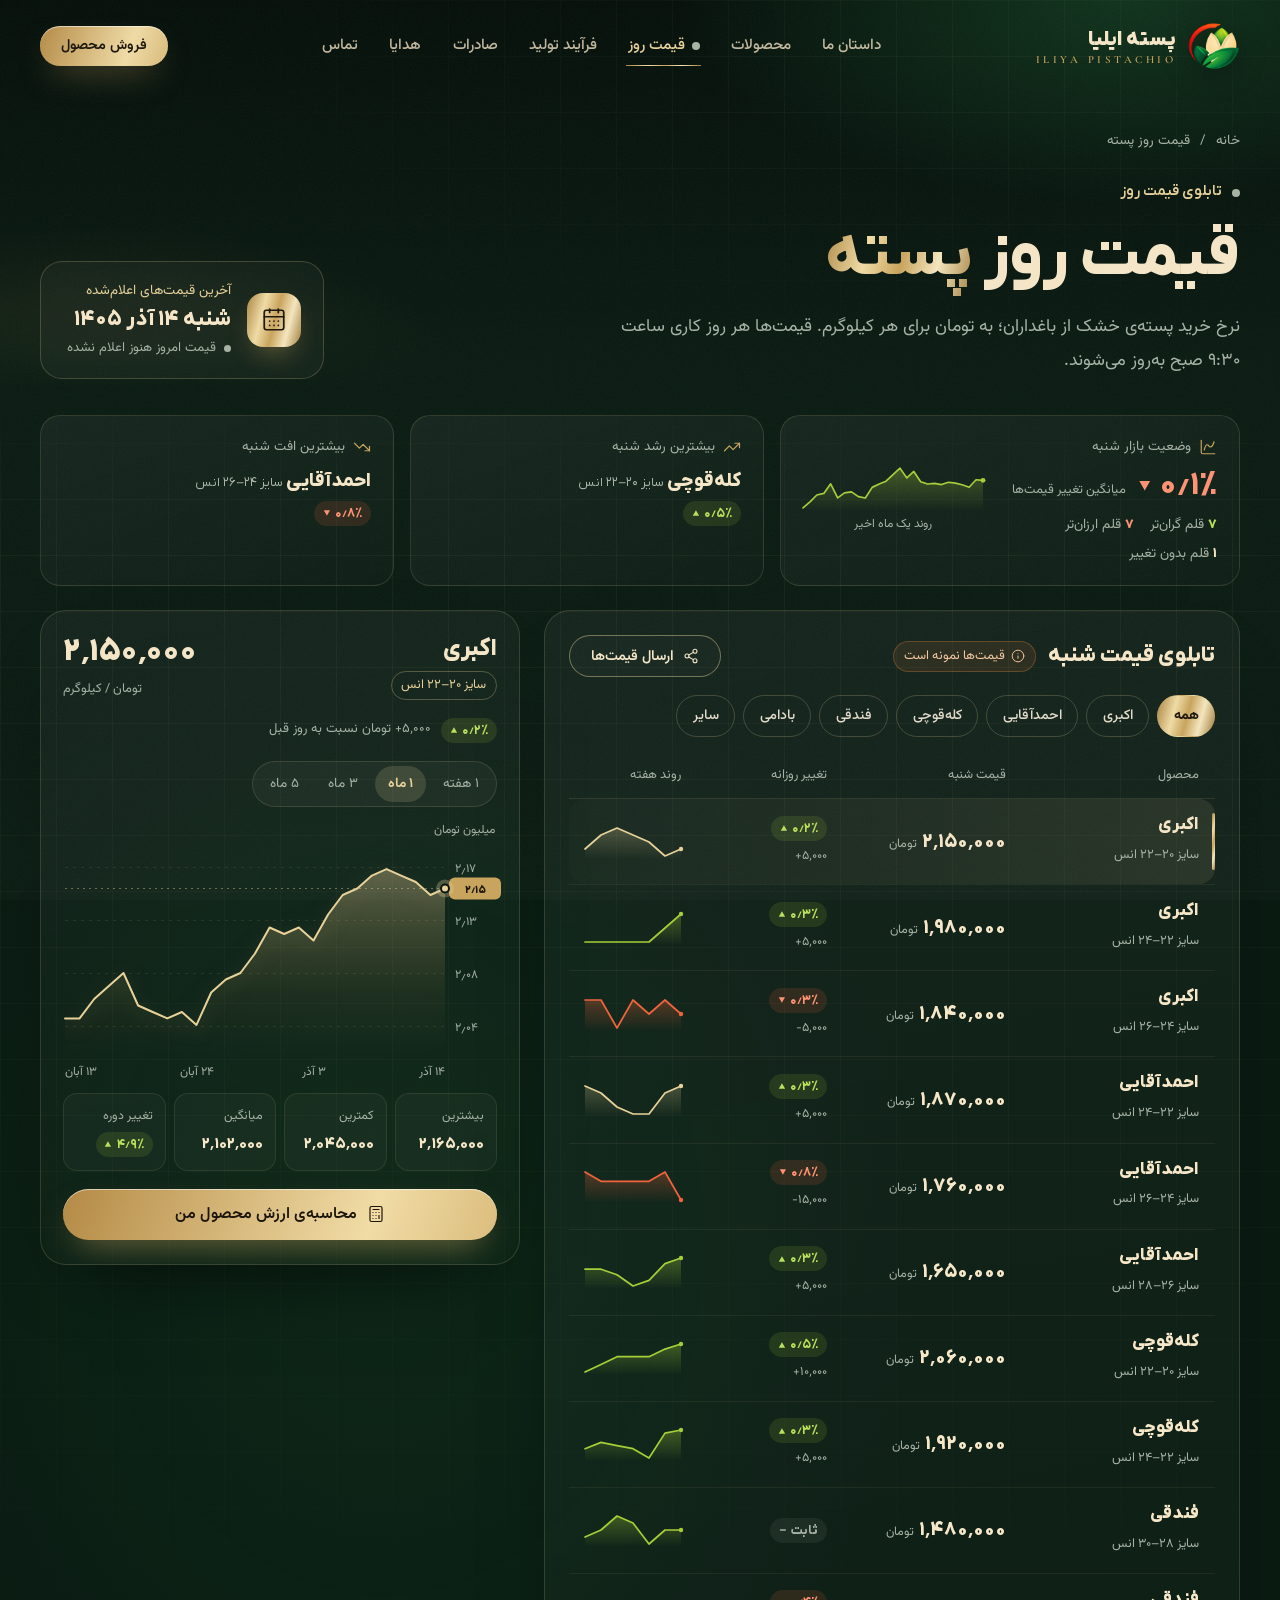
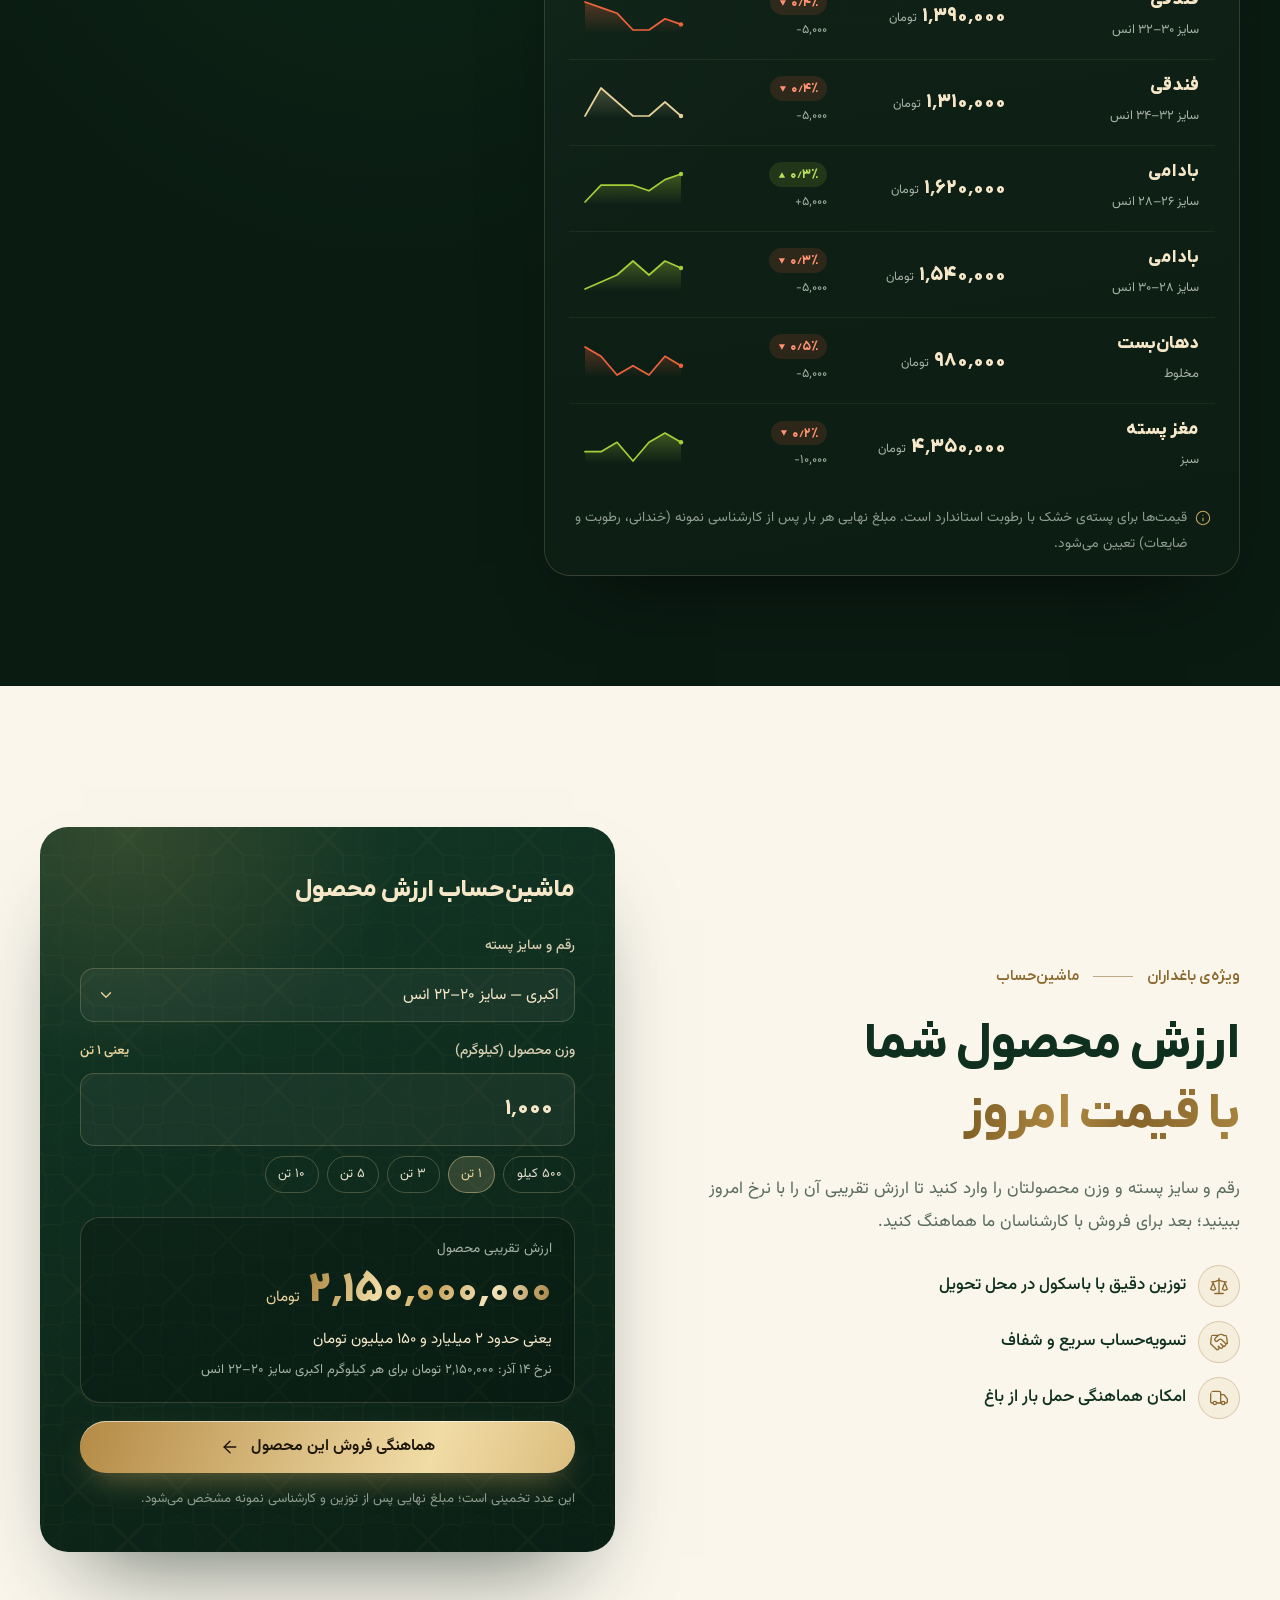
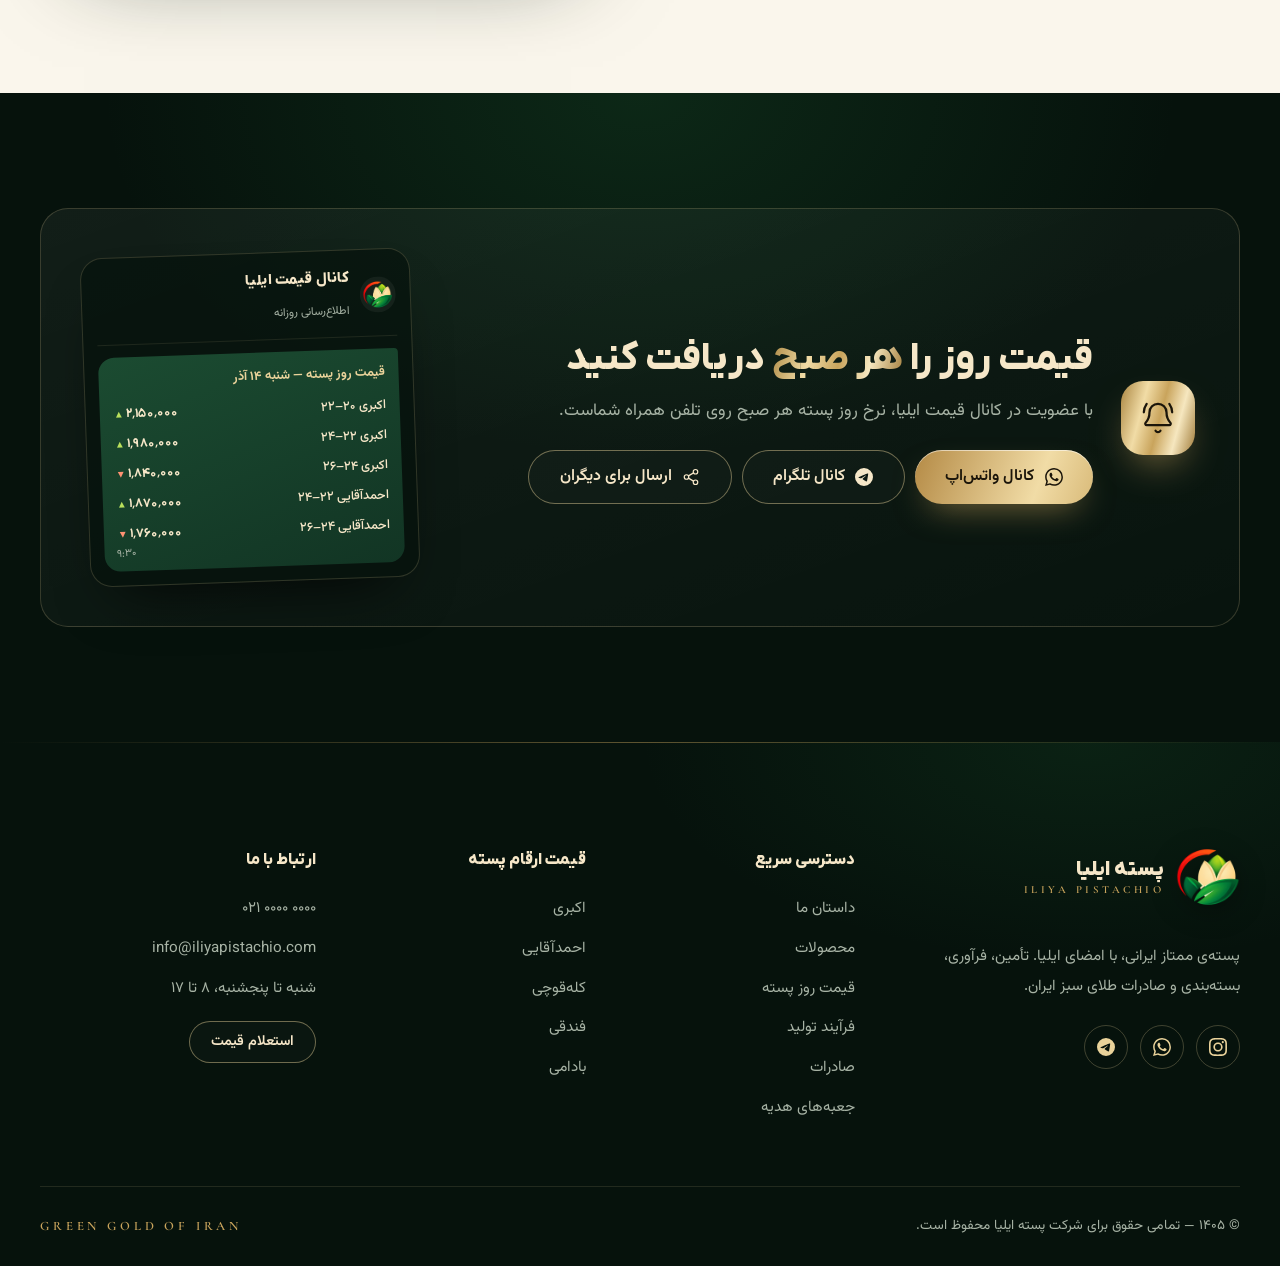
==== commit 9047c40e: "Put prices first on the price board and fix its chart, calculator and sheet Follows a UI/UX review o" ====
--- a/prices.html
+++ b/prices.html
@@ -13,20 +13,20 @@
   <meta property="og:site_name" content="پسته ایلیا">
   <meta property="og:title" content="قیمت روز پسته | پسته ایلیا">
   <meta property="og:description" content="نرخ روز خرید پسته از باغداران؛ هر روز کاری ساعت ۹:۳۰ به‌روز می‌شود.">
-  <!-- آدرس نسخه‌ی نمایشی (GitHub Pages روی iliya.sedmehdi.com)؛ پس از اتصال دامنه‌ی رسمی، این آدرس‌ها را عوض کنید -->
-  <meta property="og:url" content="https://iliya.sedmehdi.com/prices.html">
-  <meta property="og:image" content="https://iliya.sedmehdi.com/assets/img/og-image.jpg">
+  <!-- آدرس نسخه‌ی نمایشی روی GitHub Pages؛ پس از اتصال دامنه‌ی رسمی، این آدرس‌ها را عوض کنید -->
+  <meta property="og:url" content="https://boofkoor.github.io/iliya-demo/prices.html">
+  <meta property="og:image" content="https://boofkoor.github.io/iliya-demo/assets/img/og-image.jpg">
   <meta name="twitter:card" content="summary_large_image">
   <link rel="icon" href="favicon.ico" sizes="any">
   <link rel="icon" href="assets/img/favicon.png" type="image/png">
   <link rel="apple-touch-icon" href="assets/img/apple-touch-icon.png">
   <link rel="preload" href="assets/fonts/vazirmatn-variable.woff2" as="font" type="font/woff2" crossorigin>
   <link rel="preload" href="assets/fonts/iranyekanx-variable-fanum.woff2" as="font" type="font/woff2" crossorigin>
-  <link rel="stylesheet" href="assets/css/style.css">
-  <link rel="stylesheet" href="assets/css/prices.css">
-  <script src="assets/js/prices-data.js" defer></script>
-  <script src="assets/js/prices.js" defer></script>
-  <script src="assets/js/main.js" defer></script>
+  <link rel="stylesheet" href="assets/css/style.css?v=14580cfc">
+  <link rel="stylesheet" href="assets/css/prices.css?v=92ee44d2">
+  <script src="assets/js/prices-data.js?v=27fa54cf" defer></script>
+  <script src="assets/js/prices.js?v=6ad2e6c9" defer></script>
+  <script src="assets/js/main.js?v=412d3279" defer></script>
 </head>
 <body>
   <!-- Icons: Lucide (ISC License, lucide.dev) & Simple Icons (CC0) -->
@@ -53,6 +53,7 @@
   <symbol id="i-message-circle" viewBox="0 0 24 24" fill="none" stroke="currentColor" stroke-linecap="round" stroke-linejoin="round"><path d="M2.992 16.342a2 2 0 0 1 .094 1.167l-1.065 3.29a1 1 0 0 0 1.236 1.168l3.413-.998a2 2 0 0 1 1.099.092 10 10 0 1 0-4.777-4.719"/></symbol>
   <symbol id="i-badge-check" viewBox="0 0 24 24" fill="none" stroke="currentColor" stroke-linecap="round" stroke-linejoin="round"><path d="M3.85 8.62a4 4 0 0 1 4.78-4.77 4 4 0 0 1 6.74 0 4 4 0 0 1 4.78 4.78 4 4 0 0 1 0 6.74 4 4 0 0 1-4.77 4.78 4 4 0 0 1-6.75 0 4 4 0 0 1-4.78-4.77 4 4 0 0 1 0-6.76Z"/><path d="m16 9-5.5 5.5L8 12"/></symbol>
   <symbol id="i-arrow-left" viewBox="0 0 24 24" fill="none" stroke="currentColor" stroke-linecap="round" stroke-linejoin="round"><path d="m12 19-7-7 7-7"/><path d="M19 12H5"/></symbol>
+  <symbol id="i-chevron-left" viewBox="0 0 24 24" fill="none" stroke="currentColor" stroke-linecap="round" stroke-linejoin="round"><path d="m15 18-6-6 6-6"/></symbol>
   <symbol id="i-arrow-up" viewBox="0 0 24 24" fill="none" stroke="currentColor" stroke-linecap="round" stroke-linejoin="round"><path d="m5 12 7-7 7 7"/><path d="M12 19V5"/></symbol>
   <symbol id="i-menu" viewBox="0 0 24 24" fill="none" stroke="currentColor" stroke-linecap="round" stroke-linejoin="round"><path d="M4 5h16"/><path d="M4 12h16"/><path d="M4 19h16"/></symbol>
   <symbol id="i-x" viewBox="0 0 24 24" fill="none" stroke="currentColor" stroke-linecap="round" stroke-linejoin="round"><path d="M18 6 6 18"/><path d="m6 6 12 12"/></symbol>
@@ -101,7 +102,7 @@
         <a href="index.html#gift">هدایا</a>
         <a href="index.html#contact">تماس</a>
       </nav>
-      <a class="btn btn-gold btn-sm header-cta" href="index.html#contact">استعلام قیمت</a>
+      <a class="btn btn-gold btn-sm header-cta" href="index.html?request=sell#contact">فروش محصول</a>
       <button class="menu-toggle" type="button" aria-label="منو" aria-expanded="false" aria-controls="mobile-menu" data-menu-toggle>
         <span></span><span></span>
       </button>
@@ -112,13 +113,13 @@
     <nav class="mobile-nav" aria-label="منوی موبایل">
       <a href="index.html#about" style="--i:0">داستان ما</a>
       <a href="index.html#products" style="--i:1">محصولات</a>
-      <a href="prices.html" style="--i:2">قیمت روز</a>
+      <a href="prices.html" style="--i:2" aria-current="page">قیمت روز</a>
       <a href="index.html#process" style="--i:3">فرآیند تولید</a>
       <a href="index.html#export" style="--i:4">صادرات</a>
       <a href="index.html#gift" style="--i:5">هدایا</a>
       <a href="index.html#contact" style="--i:6">تماس با ما</a>
     </nav>
-    <a class="btn btn-gold" href="index.html#contact">استعلام قیمت</a>
+    <a class="btn btn-gold" href="index.html?request=sell#contact">فروش محصول</a>
     <p class="mobile-menu-note" lang="en" dir="ltr">ILIYA · PREMIUM PERSIAN PISTACHIO</p>
   </div>
 
@@ -140,51 +141,31 @@
           <div class="market-date">
             <span class="md-icon"><svg class="icon" aria-hidden="true"><use href="#i-calendar-days"/></svg></span>
             <div>
-              <small data-price-weekday>امروز</small>
-              <strong data-price-date>قیمت‌های امروز</strong>
-              <span>آخرین به‌روزرسانی: ساعت <b data-price-time>۰۹:۳۰</b></span>
-            </div>
-          </div>
-        </div>
-        <ul class="market-stats">
-          <li class="ms ms--index">
-            <span class="ms-label"><svg class="icon" aria-hidden="true"><use href="#i-chart-spline"/></svg>شاخص قیمت پسته</span>
-            <div class="ms-row"><b class="ms-value" data-price-index>—</b><span data-price-index-change></span></div>
-            <span class="ms-spark" data-price-index-spark></span>
-          </li>
-          <li class="ms">
-            <span class="ms-label"><svg class="icon" aria-hidden="true"><use href="#i-trending-up"/></svg>بیشترین رشد امروز</span>
-            <div class="ms-mover" data-price-gainer>—</div>
-          </li>
-          <li class="ms">
-            <span class="ms-label"><svg class="icon" aria-hidden="true"><use href="#i-trending-down"/></svg>بیشترین افت امروز</span>
-            <div class="ms-mover" data-price-loser>—</div>
-          </li>
-        </ul>
+              <small data-price-status-title>قیمت‌های امروز</small>
+              <strong data-price-date>—</strong>
+              <span class="md-status"><i class="live-dot" aria-hidden="true"></i><span data-price-status>به‌روزرسانی هر روز کاری، ساعت ۹:۳۰</span></span>
+            </div>
+          </div>
+        </div>
       </div>
     </section>
 
-    <!-- ============ Ticker ============ -->
-    <div class="marquee marquee--ticker" data-price-ticker>
-      <span class="ticker-label"><i class="live-dot" aria-hidden="true"></i>نرخ امروز</span>
-      <div class="marquee-track" aria-hidden="true"></div>
-    </div>
-
-    <!-- ============ Price board ============ -->
+    <!-- ============ Price board (the market summary shows above the board on wide screens, below it on phones and tablets) ============ -->
     <section class="board-section section--dark" id="board" aria-labelledby="board-title">
-      <div class="container">
+      <div class="container board-wrap">
         <div class="board-grid">
           <div class="board">
             <div class="board-top">
-              <h2 class="board-title" id="board-title">تابلوی قیمت امروز</h2>
+              <h2 class="board-title" id="board-title" data-day-text="تابلوی قیمت {day}">تابلوی قیمت امروز</h2>
+              <button class="btn btn-ghost btn-sm board-share" type="button" data-price-share>
+                <svg class="icon" aria-hidden="true"><use href="#i-share-2"/></svg><span>ارسال<span class="board-share-more"> قیمت‌ها</span></span>
+              </button>
               <span class="sample-badge" data-sample-note hidden><svg class="icon" aria-hidden="true"><use href="#i-info"/></svg>قیمت‌ها نمونه است</span>
-              <button class="btn btn-ghost btn-sm board-share" type="button" data-price-share>
-                <svg class="icon" aria-hidden="true"><use href="#i-share-2"/></svg>ارسال قیمت‌ها
-              </button>
             </div>
             <div class="chips" data-price-tabs role="group" aria-label="فیلتر بر اساس رقم"></div>
+            <p class="board-hint"><svg class="icon" aria-hidden="true"><use href="#i-chart-spline"/></svg>برای دیدن نمودار و جزئیات، روی هر ردیف بزنید.</p>
             <div class="board-head" aria-hidden="true">
-              <span>محصول</span><span>قیمت امروز</span><span>تغییر روزانه</span><span>روند هفته</span>
+              <span>محصول</span><span data-day-text="قیمت {day}">قیمت امروز</span><span>تغییر روزانه</span><span>روند هفته</span>
             </div>
             <ul class="board-list" data-price-list></ul>
             <noscript><p class="board-noscript">برای دیدن قیمت‌ها، جاوااسکریپت مرورگر را فعال کنید.</p></noscript>
@@ -195,7 +176,7 @@
           </div>
 
           <div class="detail-backdrop" data-detail-backdrop></div>
-          <aside class="detail" data-price-detail aria-label="جزئیات و نمودار قیمت">
+          <aside class="detail" id="price-detail" data-price-detail aria-label="جزئیات و نمودار قیمت">
             <button class="detail-close" type="button" data-detail-close aria-label="بستن نمودار">
               <svg class="icon" aria-hidden="true"><use href="#i-x"/></svg>
             </button>
@@ -217,12 +198,30 @@
               <span class="chart-unit">میلیون تومان</span>
               <div class="chart-tip" hidden></div>
             </div>
+            <p class="sr-only" aria-live="polite" data-chart-live></p>
             <dl class="detail-stats" data-detail-stats></dl>
             <button class="btn btn-gold btn-block" type="button" data-detail-calc>
               <svg class="icon" aria-hidden="true"><use href="#i-calculator"/></svg>محاسبه‌ی ارزش محصول من
             </button>
           </aside>
         </div>
+
+        <ul class="market-stats" aria-label="خلاصه‌ی بازار">
+          <li class="ms ms--market">
+            <span class="ms-label"><svg class="icon" aria-hidden="true"><use href="#i-chart-spline"/></svg><span data-day-text="وضعیت بازار {day}">وضعیت بازار امروز</span></span>
+            <p class="ms-row"><b class="ms-value" data-market-change>—</b><small>میانگین تغییر قیمت‌ها</small></p>
+            <p class="ms-breadth" data-market-breadth></p>
+            <div class="ms-trend"><span class="ms-spark" data-market-spark></span><small data-market-span>روند یک ماه اخیر</small></div>
+          </li>
+          <li class="ms">
+            <span class="ms-label"><svg class="icon" aria-hidden="true"><use href="#i-trending-up"/></svg><span data-day-text="بیشترین رشد {day}">بیشترین رشد امروز</span></span>
+            <div class="ms-mover" data-price-gainer>—</div>
+          </li>
+          <li class="ms">
+            <span class="ms-label"><svg class="icon" aria-hidden="true"><use href="#i-trending-down"/></svg><span data-day-text="بیشترین افت {day}">بیشترین افت امروز</span></span>
+            <div class="ms-mover" data-price-loser>—</div>
+          </li>
+        </ul>
       </div>
     </section>
 
@@ -240,10 +239,6 @@
             <li><svg class="icon" aria-hidden="true"><use href="#i-handshake"/></svg>تسویه‌حساب سریع و شفاف</li>
             <li><svg class="icon" aria-hidden="true"><use href="#i-truck"/></svg>امکان هماهنگی حمل بار از باغ</li>
           </ul>
-          <a class="btn btn-gold" href="index.html?request=sell#contact">
-            هماهنگی فروش محصول
-            <svg class="icon" aria-hidden="true"><use href="#i-arrow-left"/></svg>
-          </a>
         </div>
 
         <div class="calc-card" data-calc>
@@ -253,8 +248,8 @@
             <select id="calc-product" data-calc-product></select>
           </div>
           <div class="field">
-            <label for="calc-weight">وزن محصول (کیلوگرم)</label>
-            <input id="calc-weight" type="text" inputmode="decimal" dir="ltr" autocomplete="off" value="۱۰۰۰" data-calc-weight>
+            <div class="field-head"><label for="calc-weight">وزن محصول (کیلوگرم)</label><small id="calc-tons" data-calc-tons></small></div>
+            <input id="calc-weight" type="text" inputmode="decimal" dir="ltr" autocomplete="off" value="۱٬۰۰۰" aria-describedby="calc-tons" data-calc-weight>
             <div class="kg-chips">
               <button type="button" data-kg="500">۵۰۰ کیلو</button>
               <button type="button" data-kg="1000">۱ تن</button>
@@ -269,6 +264,10 @@
             <p data-calc-words></p>
             <p class="calc-unit" data-calc-unit></p>
           </div>
+          <a class="btn btn-gold btn-block calc-sell" href="index.html?request=sell#contact" data-calc-sell>
+            هماهنگی فروش این محصول
+            <svg class="icon" aria-hidden="true"><use href="#i-arrow-left"/></svg>
+          </a>
           <p class="calc-note">این عدد تخمینی است؛ مبلغ نهایی پس از توزین و کارشناسی نمونه مشخص می‌شود.</p>
         </div>
       </div>
@@ -278,7 +277,7 @@
     <!-- لینک کانال‌ها را با آدرس‌های واقعی جایگزین کنید -->
     <section class="section section--dark channel-section">
       <div class="container">
-        <div class="channel">
+        <div class="channel" data-reveal>
           <span class="channel-icon"><svg class="icon" aria-hidden="true"><use href="#i-bell-ring"/></svg></span>
           <div class="channel-main">
             <div class="channel-copy">
@@ -333,12 +332,12 @@
         <a href="index.html#gift">جعبه‌های هدیه</a>
       </nav>
       <div class="footer-col">
-        <h4>ارقام پسته</h4>
-        <a href="index.html#products">اکبری</a>
-        <a href="index.html#products">احمدآقایی</a>
-        <a href="index.html#products">کله‌قوچی</a>
-        <a href="index.html#products">فندقی</a>
-        <a href="index.html#products">بادامی</a>
+        <h4>قیمت ارقام پسته</h4>
+        <a href="prices.html?g=akbari#board">اکبری</a>
+        <a href="prices.html?g=ahmad-aghaei#board">احمدآقایی</a>
+        <a href="prices.html?g=kalleh-ghouchi#board">کله‌قوچی</a>
+        <a href="prices.html?g=fandoghi#board">فندقی</a>
+        <a href="prices.html?g=badami#board">بادامی</a>
       </div>
       <div class="footer-col">
         <h4>ارتباط با ما</h4>
--- a/assets/css/style.css
+++ b/assets/css/style.css
@@ -400,7 +400,8 @@
   transform: none;
   transition-delay: calc(var(--i) * 60ms + 120ms);
 }
-.mobile-nav a:hover { color: var(--c-gold-light); }
+.mobile-nav a:hover,
+.mobile-nav a[aria-current="page"] { color: var(--c-gold-light); }
 .mobile-menu-note {
   margin: 0;
   font-family: var(--font-latin);
@@ -524,6 +525,9 @@
   width: min(100%, 540px);
   aspect-ratio: 1;
 }
+/* below the fold (one-column layouts) the intro waits until the medallion is seen, see main.js */
+.medallion.is-waiting,
+.medallion.is-waiting * { animation-play-state: paused; }
 .medallion-glow {
   position: absolute;
   inset: 6%;
@@ -538,25 +542,55 @@
   width: 100%;
   height: 100%;
   overflow: visible;
-  animation: spin 70s linear infinite;
 }
 .ring-line {
   fill: none;
   stroke: rgba(233, 210, 154, .32);
   stroke-width: 1;
 }
+.ring-line--fine { stroke: rgba(233, 210, 154, .14); }
 .ring-line--dashed {
   stroke: rgba(233, 210, 154, .28);
   stroke-dasharray: 2 8;
 }
+/* the two circles draw themselves in, then the lettering and the travelling light appear */
+.ring-draw {
+  stroke-dasharray: 1;
+  stroke-dashoffset: 1;
+  animation: draw 1.8s var(--ease) .35s forwards;
+}
+.ring-deco {
+  transform-origin: 250px 250px;
+  animation: spin 120s linear infinite;
+}
+.ring-bead { fill: var(--c-gold); opacity: .85; }
+.ring-bead--sm { opacity: .5; }
 .medallion-ring,
 .seal svg { direction: ltr; }
+.ring-words {
+  opacity: 0;
+  animation: appear 1.2s ease 1.05s forwards;
+}
 .ring-text {
   font-family: var(--font-latin);
-  font-size: 17px;
+  font-size: 16px;
   font-weight: 600;
+  letter-spacing: 5px;
   fill: var(--c-gold-light);
 }
+.ring-stars path { fill: var(--c-gold); }
+.ring-comet {
+  transform-origin: 250px 250px;
+  opacity: 0;
+  animation: appear 1s ease 2.1s forwards, spin 15s linear 2.1s infinite;
+}
+.ring-spark {
+  transform-box: fill-box;
+  transform-origin: center;
+  opacity: 0;
+  animation: twinkle 5.2s ease-in-out calc(2.6s + var(--k) * 1.3s) infinite;
+}
+.ring-spark path { fill: #F6E3B0; }
 .medallion-core {
   position: absolute;
   inset: 17%;
@@ -571,6 +605,7 @@
     inset 0 0 60px rgba(0, 0, 0, .55),
     0 40px 90px -30px rgba(0, 0, 0, .75),
     0 0 0 12px rgba(201, 164, 92, .035);
+  overflow: hidden;
 }
 .medallion-logo {
   width: 74%;
@@ -578,24 +613,16 @@
   animation: breathe 8s ease-in-out infinite;
 }
 
-.float { position: absolute; will-change: transform; }
-.float img {
-  width: 100%;
-  filter: drop-shadow(0 18px 22px rgba(0, 0, 0, .5));
-  animation: bob 7s ease-in-out infinite;
-}
-.f1 { width: 23%; right: -3%; bottom: 3%; }
-.f1 img { rotate: 24deg; animation-duration: 8s; }
-.f2 { width: 15%; left: -2%; top: 13%; }
-.f2 img { rotate: -32deg; animation-delay: -2.5s; filter: blur(1px) drop-shadow(0 14px 18px rgba(0, 0, 0, .5)); }
-.f3 { width: 8.5%; right: 5%; top: 6%; }
-.f3 img { rotate: 40deg; animation-duration: 6s; animation-delay: -4s; }
-.f4 { width: 30%; left: -7%; bottom: 3%; }
-.f4 img { rotate: -28deg; animation-duration: 9s; animation-delay: -1s; }
-.f5 { width: 8%; left: 36%; top: -4%; }
-.f5 img { rotate: 14deg; opacity: .7; animation-delay: -3s; filter: blur(2.5px); }
-.f6 { width: 6.5%; left: -9%; top: 50%; }
-.f6 img { rotate: -18deg; opacity: .6; animation-delay: -5s; filter: blur(2px); }
+/* a soft band of light crosses the logo every few seconds */
+.core-shine {
+  position: absolute;
+  inset: 0;
+  border-radius: 50%;
+  pointer-events: none;
+  background: linear-gradient(115deg, transparent 36%, rgba(255, 242, 205, .14) 47%, rgba(255, 242, 205, .04) 54%, transparent 62%);
+  translate: -115% 0;
+  animation: shine 9s ease-in-out 2.6s infinite;
+}
 
 .scroll-cue {
   position: absolute;
@@ -688,6 +715,8 @@
   background: var(--c-pistachio);
   animation: live 2s ease-out infinite;
 }
+/* today's prices are not out yet: a still, grey dot instead of the live green one */
+.live-dot.is-stale { background: var(--c-muted-light); animation: none; }
 .nav-live { display: inline-flex; align-items: center; gap: 7px; }
 
 .price-pill {
@@ -714,7 +743,11 @@
 .price-pill:hover { border-color: var(--c-gold-light); background: rgba(233, 210, 154, .08); }
 .price-pill:hover .icon { transform: translateX(-3px); }
 
-.marquee--ticker { padding-block: 16px; }
+/* the whole ticker links to the price board, and stands still under the pointer so a price can be read */
+.marquee--ticker { display: block; padding-block: 16px; }
+.marquee--ticker:hover .marquee-track,
+.marquee--ticker:focus-visible .marquee-track { animation-play-state: paused; }
+.marquee--ticker:focus-visible { outline-offset: -3px; border-radius: 0; }
 .ticker-label {
   position: absolute;
   top: 0;
@@ -740,7 +773,7 @@
   pointer-events: none;
   background: linear-gradient(to left, var(--c-ink), transparent);
 }
-a.ticker-label:hover { color: var(--c-cream); }
+.marquee--ticker:hover .ticker-label { color: var(--c-cream); }
 .tk { display: inline-flex; align-items: center; gap: 12px; white-space: nowrap; }
 .tk-name { font-family: var(--font-display); font-size: 1rem; font-weight: 700; color: var(--c-cream); }
 .tk-name small { font-size: .8rem; font-weight: 400; color: var(--c-muted-light); }
@@ -919,10 +952,11 @@
   position: absolute;
   left: 10%;
   right: 10%;
-  bottom: 9%;
+  bottom: 11%;
   height: 10%;
   border-radius: 50%;
   background: radial-gradient(closest-side, rgba(0, 0, 0, .55), transparent);
+  opacity: .7;
 }
 .arch-frame {
   position: absolute;
@@ -939,13 +973,16 @@
 }
 .arch-frame path { vector-effect: non-scaling-stroke; }
 
-.comp { position: absolute; z-index: 1; filter: drop-shadow(0 22px 22px rgba(0, 0, 0, .45)); }
-.comp-leaf-1 { width: 62%; left: 36%; top: 21%; rotate: -38deg; filter: none; opacity: .95; }
-.comp-leaf-2 { width: 50%; left: -8%; top: 40%; rotate: 205deg; filter: none; opacity: .85; }
-.comp-nut-1 { width: 44%; left: 29%; top: 33%; rotate: -10deg; z-index: 2; }
-.comp-nut-2 { width: 27%; left: 12%; top: 62%; rotate: -36deg; z-index: 3; }
-.comp-nut-3 { width: 25%; left: 62%; top: 63%; rotate: 30deg; z-index: 3; }
-.comp-kernel { width: 13%; left: 50%; top: 73%; rotate: 72deg; z-index: 4; }
+.about-photo {
+  position: absolute;
+  z-index: 1;
+  left: -2%;
+  top: 38%;
+  width: 104%;
+  max-width: none;
+  height: auto;
+  filter: drop-shadow(0 26px 30px rgba(0, 0, 0, .35));
+}
 
 .seal {
   position: absolute;
@@ -1217,24 +1254,37 @@
   color: var(--c-cream);
 }
 .forms-grid p { margin: 0; font-size: .9rem; line-height: 1.7; color: var(--c-muted-light); }
-.swatch {
+.form-photo {
+  position: relative;
   flex: none;
-  width: 46px;
-  height: 46px;
+  width: 80px;
+  height: 80px;
+  overflow: hidden;
+  isolation: isolate;
+  border: 2px solid transparent;
+  border-radius: 50%;
+  background: linear-gradient(140deg, #F6E3B0, var(--c-gold) 40%, var(--c-gold-deep) 68%, var(--c-gold-light)) border-box;
+  box-shadow: 0 0 0 6px rgba(233, 210, 154, .06), 0 12px 26px rgba(0, 0, 0, .4);
+}
+.form-photo img {
+  display: block;
+  width: 100%;
+  height: 100%;
+  object-fit: cover;
+  transition: transform .8s var(--ease);
+}
+.form-photo::after {
+  content: "";
+  position: absolute;
+  inset: 0;
   border-radius: 50%;
   box-shadow:
-    inset 0 -6px 12px rgba(0, 0, 0, .25),
-    inset 0 4px 8px rgba(255, 255, 255, .35),
-    0 0 0 5px rgba(233, 210, 154, .07);
-  transition: transform .6s var(--ease);
-}
-.forms-grid li:hover .swatch { transform: scale(1.1) rotate(-12deg); }
-.swatch--raw { background: radial-gradient(circle at 35% 30%, #FFF6DF, #E9CD97 60%, #C9A266); }
-.swatch--roasted { background: radial-gradient(circle at 35% 30%, #F4DDA9, #C99A5A 60%, #8E6431); }
-.swatch--saffron { background: radial-gradient(circle at 35% 30%, #FFB27A, #F0531E 55%, #B5200F); }
-.swatch--lemon { background: radial-gradient(circle at 35% 30%, #FFF6A8, #E8D53A 60%, #B3A21C); }
-.swatch--kernel { background: radial-gradient(circle at 35% 30%, #D9EA5E, #8CC63F 55%, #3E7B2B); }
-.swatch--sliver { background: radial-gradient(circle at 35% 30%, #E6F59A, #A6CE39 50%, #5E9C2F); }
+    inset 0 0 0 1px rgba(0, 0, 0, .25),
+    inset 0 -12px 20px rgba(0, 0, 0, .28),
+    inset 0 8px 14px rgba(255, 255, 255, .12);
+  pointer-events: none;
+}
+.forms-grid li:hover .form-photo img { transform: scale(1.12); }
 
 /* ---------- Process ---------- */
 .steps {
@@ -1308,22 +1358,23 @@
   text-align: center;
   background: radial-gradient(70% 60% at 50% 40%, #11301F, var(--c-ink) 75%);
 }
+/* "ILIYA" in Cormorant Garamond 600, outlined with the overlapping strokes merged (one em tall) */
 .quality-watermark {
-  position: absolute;
-  inset-inline: 0;
+  --wm: clamp(8rem, 28vw, 26rem);
+  position: absolute;
+  left: 50%;
   top: 32%;
   z-index: -1;
-  transform: translateY(-50%);
-  font-family: var(--font-latin);
-  font-size: clamp(8rem, 28vw, 26rem);
-  font-weight: 600;
-  line-height: 1;
-  letter-spacing: .08em;
-  color: transparent;
-  -webkit-text-stroke: 1px rgba(201, 164, 92, .14);
+  width: calc(var(--wm) * 2.892);
+  max-width: none;
+  height: var(--wm);
+  transform: translate(-50%, -50%);
+  fill: none;
+  stroke: rgba(201, 164, 92, .14);
+  stroke-width: 1px;
   pointer-events: none;
-  user-select: none;
-}
+}
+.quality-watermark path { vector-effect: non-scaling-stroke; }
 .statement {
   position: relative;
   max-width: 1000px;
@@ -1401,24 +1452,30 @@
 .export-head .section-head { margin-bottom: 0; }
 .export-head .lead { margin: 0; }
 
-.map-card {
+/* map card: destination list (right) and the dotted map (left) */
+.export-card {
   position: relative;
   isolation: isolate;
-  overflow: hidden;
-  padding: clamp(14px, 3vw, 44px);
+  display: grid;
+  grid-template-columns: minmax(250px, 300px) minmax(0, 1fr);
+  grid-template-areas: "panel map";
+  align-items: center;
+  gap: clamp(20px, 3vw, 44px);
+  padding: clamp(14px, 3vw, 40px);
   border-radius: 30px;
-  background: radial-gradient(60% 75% at 46% 46%, #143D28, #0A1D13 72%);
+  background: radial-gradient(60% 75% at 62% 46%, #143D28, #0A1D13 72%);
   box-shadow: 0 44px 90px -44px rgba(10, 30, 20, .6);
 }
-.map-card::before {
+.export-card::before {
   content: "";
   position: absolute;
   inset: 10px;
+  z-index: -1;
   border-radius: 22px;
   border: 1px solid rgba(233, 210, 154, .15);
   pointer-events: none;
 }
-.map { position: relative; aspect-ratio: 1000 / 560; }
+.map { grid-area: map; position: relative; aspect-ratio: 1000 / 506; }
 .map-dots,
 .map-routes {
   position: absolute;
@@ -1431,6 +1488,7 @@
   stroke: rgba(233, 210, 154, .5);
   stroke-width: 1.3;
   stroke-dasharray: 3 6;
+  transition: opacity .3s, stroke .3s;
 }
 .comets path {
   fill: none;
@@ -1442,10 +1500,14 @@
   filter: drop-shadow(0 0 4px rgba(243, 223, 168, .9));
   animation: comet 3.8s cubic-bezier(.45, .05, .35, 1) infinite;
   animation-delay: var(--t, 0s);
+  transition: opacity .3s;
 }
 .dests circle {
   fill: #F3DFA8;
   filter: drop-shadow(0 0 5px rgba(243, 223, 168, .9));
+  transform-box: fill-box;
+  transform-origin: center;
+  transition: transform .35s var(--ease), opacity .3s;
 }
 .origin-dot {
   fill: var(--c-pistachio);
@@ -1476,8 +1538,11 @@
   color: var(--c-cream);
   background: rgba(6, 18, 12, .78);
   border: 1px solid rgba(233, 210, 154, .3);
+  transition: background-color .3s, color .3s, opacity .3s;
 }
 .map-label--below { transform: translate(-50%, 12px); }
+.map-label--left { transform: translate(calc(-100% - 12px), -50%); }
+.map-label--right { transform: translate(12px, -50%); }
 .map-label--origin {
   transform: translate(calc(-100% - 18px), -50%);
   color: #0A1B12;
@@ -1485,22 +1550,68 @@
   border-color: transparent;
   font-weight: 700;
 }
-.map-legend {
-  display: none;
-  flex-wrap: wrap;
-  justify-content: center;
-  gap: 8px;
-  margin: 18px 0 4px;
-  padding: 0;
-  list-style: none;
-}
-.map-legend li {
-  padding: .15em .9em;
+
+/* one country in focus: its route, dot and label stand out */
+.routes path.is-active { stroke: #F3DFA8; stroke-width: 1.8; stroke-dasharray: none; }
+.dests circle.is-active { transform: scale(1.5); }
+.map-label.is-active { z-index: 3; color: #0A1B12; background: var(--c-gold-light); border-color: transparent; }
+.map.has-active .routes path:not(.is-active),
+.map.has-active .comets path:not(.is-active) { opacity: .15; }
+.map.has-active .dests circle:not(.is-active),
+.map.has-active .map-label[data-c]:not(.is-active) { opacity: .45; }
+
+.export-panel { grid-area: panel; display: flex; flex-direction: column; gap: 14px; min-width: 0; }
+.export-panel-title {
+  display: flex;
+  align-items: center;
+  justify-content: space-between;
+  gap: 12px;
+  margin: 0 4px;
+  font-family: var(--font-display);
+  font-size: 1.12rem;
+  font-weight: 800;
+  color: var(--c-cream);
+}
+.export-panel-title span {
+  padding: .1em .8em;
   border-radius: 999px;
-  font-size: .82rem;
+  font-family: var(--font-body);
+  font-size: .78rem;
+  font-weight: 600;
+  color: var(--c-gold-light);
+  border: 1px solid rgba(233, 210, 154, .3);
+}
+.country-list { display: grid; gap: 2px; margin: 0; padding: 0; list-style: none; }
+.country-list button {
+  display: flex;
+  align-items: center;
+  gap: 12px;
+  width: 100%;
+  padding: 7px 12px;
+  border: 1px solid transparent;
+  border-radius: 12px;
+  background: none;
   color: var(--c-cream);
-  border: 1px solid rgba(233, 210, 154, .3);
-}
+  font: inherit;
+  text-align: start;
+  cursor: pointer;
+  transition: background-color .3s, border-color .3s, color .3s;
+}
+.country-list button:hover,
+.country-list button:focus-visible,
+.country-list button.is-active { outline: none; background: rgba(233, 210, 154, .08); border-color: rgba(233, 210, 154, .3); }
+.country-list .flag { flex: none; width: 26px; height: 26px; border-radius: 50%; box-shadow: 0 0 0 1.5px rgba(233, 210, 154, .85); }
+.country-list b { font-family: var(--font-display); font-size: .98rem; font-weight: 800; }
+.country-list small {
+  margin-inline-start: auto;
+  font-family: var(--font-latin);
+  font-size: .78rem;
+  font-weight: 600;
+  letter-spacing: .14em;
+  text-transform: uppercase;
+  color: var(--c-muted-light);
+}
+.export-panel .btn { margin-top: 4px; }
 
 .export-points {
   display: grid;
@@ -1541,6 +1652,24 @@
   color: var(--c-forest);
 }
 .export-points p { margin: 0; font-size: .95rem; line-height: 1.9; color: var(--c-muted-dark); }
+.ep-badges { display: flex; flex-wrap: wrap; gap: 6px; margin-top: 16px; }
+.ep-badges > span {
+  display: inline-flex;
+  align-items: center;
+  gap: 6px;
+  padding-block: 2px;
+  padding-inline: 2px 11px;
+  border-radius: 999px;
+  font-size: .78rem;
+  font-weight: 700;
+  line-height: 1.5;
+  white-space: nowrap;
+  color: var(--c-forest);
+  background: #fff;
+  border: 1px solid rgba(154, 118, 55, .2);
+  box-shadow: 0 6px 16px -12px rgba(16, 38, 26, .55);
+}
+.ep-badges img { flex: none; width: 28px; height: 28px; }
 
 /* ---------- Gift ---------- */
 .gift {
@@ -1867,7 +1996,9 @@
 
 /* ---------- Keyframes ---------- */
 @keyframes spin { to { transform: rotate(360deg); } }
-@keyframes bob { 0%, 100% { transform: translateY(0); } 50% { transform: translateY(-14px); } }
+@keyframes draw { to { stroke-dashoffset: 0; } }
+@keyframes appear { to { opacity: 1; } }
+@keyframes shine { 0% { translate: -115% 0; } 30%, 100% { translate: 115% 0; } }
 @keyframes glow { 0%, 100% { opacity: .75; transform: scale(1); } 50% { opacity: 1; transform: scale(1.06); } }
 @keyframes breathe { 0%, 100% { transform: scale(1); } 50% { transform: scale(1.03); } }
 @keyframes drip { 0% { transform: translateY(-100%); } 100% { transform: translateY(100%); } }
@@ -1919,12 +2050,38 @@
   .gift-grid,
   .contact-grid,
   .export-head { grid-template-columns: 1fr; }
-  .about-visual { order: -1; margin-bottom: 24px; }
-  .gift-visual { order: -1; }
+  /* phones and tablets: heading and the opening paragraph, the picture, then the rest of the story.
+     The picture gets the same 48px above (to the frame's apex) and below; the second paragraph
+     stays closer to the values it introduces. */
+  .about-grid { gap: 0; }
+  .about-copy { display: contents; }
+  .about-visual { order: 1; margin-block: 44px 48px; }
+  .about-copy > p + p,
+  .about-copy .values { order: 2; }
+  .about-copy .values { margin-top: 20px; }
+  /* gift, phones and tablets: heading and text, the box, then the list and the button.
+     The drawing has empty room inside its viewBox (about .1375 of its width above the bow,
+     .075 below the box), so the margins take it off: 48px of visible space under the box, and
+     about the same above it on average while the lid floats up and down. */
+  .gift-grid { gap: 0; }
+  .gift-copy { display: contents; }
+  .gift-visual { order: 1; margin-block: calc(52px - min(100%, 470px) * .1375) calc(48px - min(100%, 470px) * .075); }
+  .gift-copy .checklist,
+  .gift-copy > .btn { order: 2; }
+  .gift-copy .checklist { margin-top: 0; }
+  .gift-copy > p { margin-block: 0; }
+  .gift-copy > .btn { justify-self: start; }
   .steps { grid-template-columns: repeat(3, 1fr); row-gap: 48px; }
   .steps::before,
   .steps::after { display: none; }
   .forms-grid { grid-template-columns: repeat(2, 1fr); }
+  .export-card { grid-template-columns: minmax(0, 1fr); grid-template-areas: "map" "panel"; }
+  .country-list { grid-template-columns: repeat(auto-fill, minmax(200px, 1fr)); }
+  .country-list small { display: none; }
+  .export-panel .btn { align-self: center; }
+  .export-points { grid-template-columns: minmax(0, 1fr); gap: 14px; }
+  .export-points li { display: grid; grid-template-columns: 54px minmax(0, 1fr); column-gap: 20px; padding: 24px 26px; }
+  .export-points .ep-icon { grid-row: span 3; margin: 0; }
 }
 
 @media (max-width: 720px) {
@@ -1969,18 +2126,41 @@
   .step-node { grid-row: span 3; width: 64px; height: 64px; margin: 0; box-shadow: none; }
   .step-num { margin-top: 2px; }
   .features { grid-template-columns: 1fr; }
-  .export-points { grid-template-columns: 1fr; }
   .stats { grid-template-columns: repeat(2, 1fr); row-gap: 40px; }
   .stats li:nth-child(3)::before { display: none; }
-  .map-card { border-radius: 22px; padding: 12px 10px 16px; }
-  .map-card::before { inset: 6px; border-radius: 17px; }
-  .map-label:not(.map-label--origin) { display: none; }
-  .map-label--origin { font-size: .72rem; transform: translate(calc(-100% - 10px), -50%); }
-  .map-legend { display: flex; }
+  /* phones: title, an edge-to-edge map, the countries as chips, then the button */
+  .export-card {
+    grid-template-areas: "title" "map" "list" "cta";
+    gap: 14px;
+    padding: 20px 0 22px;
+    overflow: hidden;
+    border-radius: 22px;
+  }
+  .export-card::before { inset: 6px; border-radius: 17px; }
+  .export-panel { display: contents; }
+  .export-panel-title { grid-area: title; margin: 0 20px; }
+  .country-list { grid-area: list; display: flex; flex-wrap: wrap; justify-content: center; gap: 8px; margin: 0 14px; }
+  .country-list button { width: auto; gap: 8px; padding: 5px 13px 5px 6px; border-color: rgba(233, 210, 154, .22); border-radius: 999px; background: rgba(255, 255, 255, .03); }
+  .country-list button.is-active { color: #0A1B12; background: var(--c-gold-light); border-color: transparent; }
+  .country-list .flag { width: 22px; height: 22px; }
+  .country-list b { font-size: .9rem; }
+  .export-panel .btn { grid-area: cta; align-self: stretch; margin: 4px 20px 0; }
+  .map-label { font-size: .72rem; }
+  .map-label[data-c] { display: none; }
+  .map-label[data-c].is-active { display: block; }
+  .map-label--origin { transform: translate(calc(-100% - 10px), -50%); }
+  .export-points { gap: 12px; }
+  .export-points li { display: grid; grid-template-columns: 48px minmax(0, 1fr); column-gap: 16px; padding: 18px; }
+  .export-points .ep-icon { grid-row: span 3; width: 48px; height: 48px; margin: 0; border-radius: 14px; }
+  .export-points h3 { margin-bottom: 4px; font-size: 1.02rem; }
+  .export-points p { font-size: .88rem; line-height: 1.8; }
+  .export-points .ep-badges { grid-column: 1 / -1; gap: 5px; margin-top: 14px; }
+  .ep-badges > span { gap: 5px; padding-inline: 2px 9px; font-size: .74rem; }
+  .ep-badges img { width: 26px; height: 26px; }
   .form-grid { grid-template-columns: 1fr; }
   .seal { width: 110px; left: -12px; bottom: 26px; }
   .seal-center b { font-size: 1.2rem; }
-  .about-visual { width: min(100% - 24px, 380px); }
+  .about-visual { width: min(100% - 64px, 320px); }
   .arch::after { left: -20px; right: -20px; }
   .footer-grid { grid-template-columns: 1fr 1fr; }
   .footer-col:last-child { grid-column: 1 / -1; }
@@ -1999,4 +2179,5 @@
   }
   .reveal-pending { opacity: 1; }
   .comets { display: none; }
-}
+  .ring-spark { opacity: .6; }
+}
--- a/assets/css/prices.css
+++ b/assets/css/prices.css
@@ -19,18 +19,22 @@
   background-size: 56px 56px;
 }
 
+.nw { white-space: nowrap; }
+
 /* ---------- Market header ---------- */
 .market-hero {
   position: relative;
   isolation: isolate;
   overflow: hidden;
-  padding: 128px 0 40px;
+  padding: 128px 0 8px;
 }
 .market-hero-bg {
   position: absolute;
   inset: 0;
   z-index: -1;
+  /* the last layer fades the glows into the board's colour, so the two sections meet without a seam */
   background:
+    linear-gradient(180deg, transparent calc(100% - 80px), var(--c-night)),
     radial-gradient(50% 75% at 88% 0%, rgba(38, 128, 66, .32), transparent 70%),
     radial-gradient(40% 60% at 8% 100%, rgba(201, 164, 92, .12), transparent 70%),
     linear-gradient(180deg, #050F0A, #0A1B12);
@@ -62,6 +66,7 @@
 .market-intro .title { font-size: clamp(2.4rem, 5vw, 4.1rem); line-height: 1.3; }
 .market-intro .lead { max-width: 36em; margin-top: 10px; }
 
+/* date of the board on screen and whether today's prices are out yet */
 .market-date {
   display: flex;
   align-items: center;
@@ -89,19 +94,21 @@
 .market-date strong {
   display: block;
   font-family: var(--font-display);
-  font-size: 1.45rem;
+  font-size: 1.35rem;
   font-weight: 800;
   line-height: 1.45;
   color: var(--c-cream);
 }
-.market-date div > span { font-size: .82rem; color: var(--c-muted-light); }
-.market-date b { font-weight: 600; color: var(--c-cream); }
-
+.md-status { display: flex; align-items: center; gap: 8px; font-size: .82rem; color: var(--c-muted-light); }
+.md-status .live-dot { width: 7px; height: 7px; }
+
+/* ---------- Market summary ---------- */
 .market-stats {
+  order: -1;
   display: grid;
   grid-template-columns: 1.3fr 1fr 1fr;
   gap: 16px;
-  margin: 32px 0 0;
+  margin: 0;
   padding: 0;
   list-style: none;
 }
@@ -119,23 +126,52 @@
 }
 .ms-label { display: inline-flex; align-items: center; gap: 8px; font-size: .85rem; color: var(--c-muted-light); }
 .ms-label .icon { width: 18px; height: 18px; color: var(--c-gold); }
-.ms-row { display: flex; align-items: center; gap: 12px; }
+.ms-row { display: flex; flex-wrap: wrap; align-items: baseline; gap: 2px 12px; margin: 0; }
+.ms-row small { font-size: .8rem; color: var(--c-muted-light); }
 .ms-value {
+  display: inline-flex;
+  align-items: center;
+  gap: 8px;
+  direction: ltr;
   font-family: var(--font-display);
   font-size: 2rem;
   font-weight: 800;
   line-height: 1.25;
   color: var(--c-cream);
 }
-.ms-spark {
-  position: absolute;
-  left: 18px;
-  bottom: 16px;
-  width: 42%;
-  max-width: 180px;
-  height: 46px;
-}
+.ms-value .tri { width: .42em; height: .42em; fill: currentColor; }
+.ms-value.is-up { color: #B9E05C; }
+.ms-value.is-down { color: #FF9273; }
+.ms-breadth { display: flex; flex-wrap: wrap; gap: 2px 16px; margin: 0; font-size: .85rem; color: var(--c-muted-light); }
+.ms-breadth b { font-family: var(--font-display); font-weight: 800; color: var(--c-cream); }
+.ms-breadth .is-up b { color: #B9E05C; }
+.ms-breadth .is-down b { color: #FF9273; }
+
+/* market status: figures on the right, the month's trend line on the left */
+.ms--market {
+  display: grid;
+  grid-template-columns: minmax(0, 1fr) auto;
+  grid-template-areas: "label trend" "value trend" "breadth trend";
+  align-content: center;
+  gap: 6px 20px;
+}
+.ms--market .ms-label { grid-area: label; }
+.ms--market .ms-row { grid-area: value; }
+.ms--market .ms-breadth { grid-area: breadth; }
+.ms-trend {
+  grid-area: trend;
+  align-self: center;
+  display: flex;
+  flex-direction: column;
+  align-items: center;
+  gap: 2px;
+  width: min(180px, 40vw);
+}
+.ms-spark { display: block; width: 100%; height: 46px; }
 .ms-spark svg { display: block; width: 100%; height: 100%; }
+.ms-trend small { font-size: .75rem; color: var(--c-muted-light); }
+.ms-trend small[hidden] { display: none; }
+
 .ms-mover b {
   display: block;
   font-family: var(--font-display);
@@ -151,13 +187,15 @@
 .board-section {
   position: relative;
   isolation: isolate;
-  padding: 40px 0 110px;
-  background: radial-gradient(60% 50% at 30% 0%, rgba(38, 128, 66, .12), transparent 70%), var(--c-night);
-}
+  padding: 28px 0 110px;
+  background: radial-gradient(60% 50% at 30% 45%, rgba(38, 128, 66, .12), transparent 70%), var(--c-night);
+}
+/* the grid fades in below the header, so the two sections meet without a seam */
 .board-section::before {
-  -webkit-mask-image: linear-gradient(180deg, #000, transparent 75%);
-  mask-image: linear-gradient(180deg, #000, transparent 75%);
-}
+  -webkit-mask-image: linear-gradient(180deg, transparent, #000 160px, transparent 75%);
+  mask-image: linear-gradient(180deg, transparent, #000 160px, transparent 75%);
+}
+.board-wrap { display: flex; flex-direction: column; gap: 24px; }
 .board-grid {
   display: grid;
   grid-template-columns: minmax(0, 1.45fr) minmax(0, 1fr);
@@ -187,20 +225,22 @@
   color: var(--c-cream);
 }
 .sample-badge {
+  order: 1;
   display: inline-flex;
   align-items: center;
   gap: 6px;
   padding: .15em .8em;
   border-radius: 999px;
-  font-size: .78rem;
+  font-size: .8rem;
   color: #F6C8A0;
   background: rgba(240, 140, 60, .1);
   border: 1px solid rgba(240, 140, 60, .28);
 }
 .sample-badge[hidden] { display: none; }
 .sample-badge .icon { width: 14px; height: 14px; }
-.board-share { margin-inline-start: auto; }
+.board-share { order: 2; margin-inline-start: auto; }
 .board-share .icon { width: 16px; height: 16px; }
+.board-hint { display: none; }
 
 .chips {
   display: flex;
@@ -229,13 +269,13 @@
 .board-head,
 .br {
   display: grid;
-  grid-template-columns: minmax(0, 1.35fr) minmax(0, 1.25fr) minmax(0, 1fr) 104px;
+  grid-template-columns: minmax(0, 1.35fr) minmax(0, 1.25fr) minmax(0, 1fr) 96px;
   align-items: center;
   gap: 12px;
 }
 .board-head {
   padding: 10px 16px;
-  font-size: .78rem;
+  font-size: .8rem;
   color: var(--c-muted-light);
   border-bottom: 1px solid rgba(233, 210, 154, .12);
 }
@@ -284,10 +324,11 @@
   font-weight: 800;
   color: var(--c-cream);
 }
-.br-price small { margin-inline-start: 6px; font-size: .75rem; color: var(--c-muted-light); }
+.br-price small { font-size: .78rem; color: var(--c-muted-light); }
 .br-change { display: flex; flex-direction: column; align-items: flex-start; gap: 3px; }
-.br-change small { font-size: .75rem; color: var(--c-muted-light); }
+.br-change small { font-size: .78rem; color: var(--c-muted-light); }
 .br-spark svg { display: block; width: 100%; height: 34px; }
+.br-go { display: none; }
 
 .spark { overflow: visible; }
 .spark-line { fill: none; stroke-width: 1.7; stroke-linejoin: round; stroke-linecap: round; vector-effect: non-scaling-stroke; }
@@ -304,14 +345,23 @@
   align-items: flex-start;
   gap: 8px;
   margin: 16px 4px 0;
-  font-size: .8rem;
+  font-size: .85rem;
   line-height: 1.9;
   color: rgba(167, 179, 165, .85);
 }
-.board-note .icon { width: 16px; height: 16px; margin-top: 4px; color: var(--c-gold); }
+.board-note .icon { width: 16px; height: 16px; margin-top: 5px; color: var(--c-gold); }
 
 /* ---------- Detail panel & chart ---------- */
-.detail { position: sticky; top: 92px; padding: 22px 22px 24px; }
+/* on wide screens: a side panel that stays in view, scrolling inside itself only if the window is very short */
+.detail {
+  position: sticky;
+  top: 88px;
+  max-height: calc(100vh - 100px);
+  overflow-y: auto;
+  overscroll-behavior: contain;
+  scrollbar-width: thin;
+  padding: 22px 22px 24px;
+}
 .detail-close { display: none; }
 .detail-head { display: flex; align-items: flex-start; justify-content: space-between; gap: 16px; }
 .detail-head h3 {
@@ -327,7 +377,8 @@
   margin-top: 4px;
   padding: .1em .75em;
   border-radius: 999px;
-  font-size: .78rem;
+  font-size: .8rem;
+  white-space: nowrap;
   color: var(--c-gold-light);
   border: 1px solid rgba(233, 210, 154, .3);
 }
@@ -340,9 +391,9 @@
   line-height: 1.25;
   color: var(--c-cream);
 }
-.detail-price small { font-size: .78rem; color: var(--c-muted-light); }
+.detail-price small { font-size: .8rem; color: var(--c-muted-light); }
 .detail-change { display: flex; flex-wrap: wrap; align-items: center; gap: 10px; margin: 12px 0 18px; }
-.detail-change small { font-size: .8rem; color: var(--c-muted-light); }
+.detail-change small { font-size: .82rem; color: var(--c-muted-light); }
 
 .periods {
   display: inline-flex;
@@ -358,7 +409,7 @@
   border-radius: 999px;
   background: transparent;
   color: var(--c-muted-light);
-  font-size: .82rem;
+  font-size: .85rem;
   cursor: pointer;
   transition: background-color .3s, color .3s;
 }
@@ -369,7 +420,7 @@
 .chart { display: block; overflow: visible; touch-action: pan-y; cursor: crosshair; }
 .chart .grid { stroke: rgba(233, 210, 154, .1); stroke-dasharray: 3 5; }
 .chart .ylab,
-.chart .xlab { font-family: var(--font-body); font-size: 11px; fill: var(--c-muted-light); }
+.chart .xlab { font-family: var(--font-body); font-size: 12px; fill: var(--c-muted-light); }
 .chart-line {
   fill: none;
   stroke: var(--c-gold-light);
@@ -389,7 +440,7 @@
 .chart.is-hover .cross-dot { opacity: 1; }
 .cross { stroke: rgba(233, 210, 154, .55); stroke-dasharray: 3 3; }
 .cross-dot { fill: var(--c-ink); stroke: var(--c-gold-light); stroke-width: 2; }
-.chart-unit { position: absolute; top: -4px; right: 8px; font-size: .7rem; color: var(--c-muted-light); }
+.chart-unit { position: absolute; top: -4px; right: 8px; font-size: .75rem; color: var(--c-muted-light); }
 .chart-tip {
   position: absolute;
   z-index: 2;
@@ -403,9 +454,9 @@
   box-shadow: 0 14px 30px -12px rgba(0, 0, 0, .7);
 }
 .chart-tip[hidden] { display: none; }
-.chart-tip span { display: block; font-size: .75rem; color: var(--c-muted-light); }
+.chart-tip span { display: block; font-size: .8rem; color: var(--c-muted-light); }
 .chart-tip b { font-family: var(--font-display); font-size: 1rem; font-weight: 800; color: var(--c-cream); }
-.chart-tip small { font-size: .72rem; font-weight: 400; color: var(--c-muted-light); }
+.chart-tip small { font-size: .75rem; font-weight: 400; color: var(--c-muted-light); }
 
 .detail-stats {
   display: grid;
@@ -419,7 +470,7 @@
   background: rgba(255, 255, 255, .03);
   border: 1px solid rgba(233, 210, 154, .1);
 }
-.detail-stats dt { font-size: .72rem; color: var(--c-muted-light); }
+.detail-stats dt { font-size: .78rem; color: var(--c-muted-light); }
 .detail-stats dd {
   margin: 2px 0 0;
   font-family: var(--font-display);
@@ -430,6 +481,14 @@
 }
 .detail .btn-block .icon { width: 18px; height: 18px; }
 .detail-backdrop { display: none; }
+
+/* laptops with short windows (1366×768 and the like): a lower chart keeps the whole panel in view */
+@media (min-width: 1100px) and (max-height: 820px) {
+  .detail { top: 84px; padding-block: 18px 20px; }
+  .detail-change { margin: 8px 0 12px; }
+  .chart-box { height: clamp(170px, calc(100vh - 470px), 260px); margin-top: 10px; }
+  .detail-stats { margin: 6px 0 12px; }
+}
 
 /* ---------- Value calculator ---------- */
 .calc-grid {
@@ -443,7 +502,7 @@
 .calc-points {
   display: grid;
   gap: 14px;
-  margin: 26px 0 34px;
+  margin: 26px 0 0;
   padding: 0;
   list-style: none;
 }
@@ -485,6 +544,9 @@
   color: var(--c-cream);
 }
 .calc-card .field + .field { margin-top: 16px; }
+.field-head { display: flex; align-items: baseline; justify-content: space-between; gap: 12px; margin-bottom: 8px; }
+.field-head label { margin-bottom: 0; }
+.field-head small { font-size: .82rem; font-weight: 600; color: var(--c-gold-light); }
 .calc-card [data-calc-weight] { font-family: var(--font-display); font-size: 1.35rem; font-weight: 800; }
 .kg-chips { display: flex; flex-wrap: wrap; gap: 8px; margin-top: 10px; }
 .kg-chips button {
@@ -519,8 +581,9 @@
 }
 .calc-result small { margin-inline-start: 8px; font-size: .95rem; color: var(--c-gold-light); }
 .calc-result p { margin: 4px 0 0; font-size: .95rem; color: var(--c-cream); }
-.calc-result .calc-unit { font-size: .8rem; color: var(--c-muted-light); }
-.calc-note { margin: 14px 0 0; font-size: .78rem; color: rgba(167, 179, 165, .8); }
+.calc-result .calc-unit { font-size: .82rem; color: var(--c-muted-light); }
+.calc-sell { margin-top: 18px; }
+.calc-note { margin: 14px 0 0; font-size: .82rem; color: rgba(167, 179, 165, .85); }
 
 /* ---------- Price channel ---------- */
 .channel-section {
@@ -547,7 +610,9 @@
   background: var(--grad-gold);
   box-shadow: 0 18px 40px -16px rgba(201, 164, 92, .8);
 }
-.channel-icon .icon { width: 34px; height: 34px; transform-origin: 50% 12%; animation: bell 3.4s ease-in-out infinite; }
+.channel-icon .icon { width: 34px; height: 34px; transform-origin: 50% 12%; }
+/* the bell rings a few times when the box scrolls into view, then rests */
+.channel.is-in .channel-icon .icon { animation: bell 3.4s ease-in-out .6s 3; }
 .channel-main { display: grid; gap: 22px; }
 .channel-copy .title { font-size: clamp(1.6rem, 3vw, 2.4rem); }
 .channel-copy p { margin: 8px 0 0; color: var(--c-muted-light); }
@@ -589,6 +654,31 @@
 .cp-dir.is-flat { color: var(--c-muted-light); }
 .cp-time { position: absolute; left: 12px; bottom: 6px; font-size: .68rem; color: var(--c-muted-light); }
 
+/* "copied" and similar short notes */
+.toast {
+  position: fixed;
+  left: 50%;
+  bottom: calc(24px + env(safe-area-inset-bottom));
+  z-index: 90;
+  width: max-content;
+  max-width: min(92vw, 440px);
+  margin: 0;
+  padding: 12px 20px;
+  border-radius: 16px;
+  font-size: .92rem;
+  line-height: 1.8;
+  text-align: center;
+  color: var(--c-cream);
+  background: rgba(6, 18, 12, .95);
+  border: 1px solid rgba(233, 210, 154, .4);
+  box-shadow: 0 20px 44px -18px rgba(0, 0, 0, .85);
+  opacity: 0;
+  translate: -50% 16px;
+  pointer-events: none;
+  transition: opacity .3s, translate .4s var(--ease);
+}
+.toast.is-visible { opacity: 1; translate: -50% 0; }
+
 @keyframes row-in { from { opacity: 0; transform: translateY(10px); } }
 @keyframes float-card { 0%, 100% { translate: 0 0; } 50% { translate: 0 -8px; } }
 @keyframes glow-ping { from { transform: scale(.6); opacity: 1; } to { transform: scale(2.4); opacity: 0; } }
@@ -597,22 +687,41 @@
 /* ---------- Responsive ---------- */
 @media (max-width: 1180px) {
   .market-stats { grid-template-columns: 1fr 1fr; }
-  .ms--index { grid-column: 1 / -1; }
+  .ms--market { grid-column: 1 / -1; }
   .channel { grid-template-columns: auto minmax(0, 1fr); }
   .channel-preview { display: none; }
 }
 
-/* below 1024px the detail panel becomes a bottom sheet */
-@media (max-width: 1023px) {
+/* below 1100px the detail panel becomes a bottom sheet that a row opens, and the prices come first:
+   the date sits beside the title and the market summary moves below the board */
+@media (max-width: 1099px) {
+  .market-intro .lead { max-width: 30em; }
+  .market-stats { order: 0; }
   .board-grid { grid-template-columns: minmax(0, 1fr); }
+  .board-hint { display: flex; align-items: center; gap: 8px; margin: 0 4px 6px; font-size: .85rem; color: var(--c-muted-light); }
+  .board-hint .icon { width: 16px; height: 16px; color: var(--c-gold); }
+  /* a chevron at the end of each row says it opens something */
+  .board-head,
+  .br { padding-inline-end: 40px; }
+  .br-go {
+    display: block;
+    position: absolute;
+    top: 50%;
+    inset-inline-end: 12px;
+    width: 18px;
+    height: 18px;
+    color: var(--c-gold-light);
+    opacity: .55;
+    translate: 0 -50%;
+    transition: opacity .3s, translate .3s var(--ease);
+  }
+  .br:hover .br-go { opacity: 1; translate: -3px -50%; }
   .detail {
     position: fixed;
     inset: auto 0 0;
     z-index: 70;
     max-height: 90vh;
     max-height: 90svh;
-    overflow-y: auto;
-    overscroll-behavior: contain;
     padding: 26px 18px calc(22px + env(safe-area-inset-bottom));
     border-radius: 26px 26px 0 0;
     background: linear-gradient(170deg, #12301F, #0A1B12);
@@ -621,6 +730,7 @@
     transition: transform .5s var(--ease), visibility 0s .5s;
   }
   .detail.is-open { transform: none; visibility: visible; transition: transform .5s var(--ease), visibility 0s; }
+  .detail.is-dragging { transition: none; }
   .detail::before {
     content: "";
     position: absolute;
@@ -638,8 +748,8 @@
     left: 14px;
     display: grid;
     place-items: center;
-    width: 38px;
-    height: 38px;
+    width: 40px;
+    height: 40px;
     border-radius: 50%;
     border: 1px solid rgba(233, 210, 154, .3);
     background: rgba(6, 18, 12, .5);
@@ -660,36 +770,86 @@
     transition: opacity .4s, visibility 0s .4s;
   }
   .detail-backdrop.is-open { opacity: 1; visibility: visible; transition: opacity .4s, visibility 0s; }
+  .detail-backdrop.is-dragging { transition: none; }
   body.sheet-open { overflow: hidden; }
   /* lift the board's stacking context above the fixed header and back-to-top button while the sheet is open */
   body.sheet-open .board-section { z-index: 80; }
-  .calc-grid { grid-template-columns: minmax(0, 1fr); }
+}
+
+@media (max-width: 1023px) {
+  /* calculator, phones and tablets: heading and intro, the calculator, then what selling to Iliya involves */
+  .calc-grid { grid-template-columns: minmax(0, 1fr); gap: 0; }
+  .calc-copy { display: contents; }
+  .calc-copy > p { margin-bottom: 28px; }
+  .calc-points { order: 1; margin-top: 32px; }
   .channel { grid-template-columns: 1fr; justify-items: center; text-align: center; }
   .channel-actions { justify-content: center; }
 }
 
+/* phones: the header shrinks to the title and the board's date */
 @media (max-width: 720px) {
-  .market-hero { padding: 104px 0 30px; }
-  .market-date { width: 100%; padding: 14px 16px; }
-  .market-stats { grid-template-columns: 1fr; gap: 12px; }
-  .ms { min-height: 0; padding: 16px 18px; }
-  .ms-spark { width: 38%; bottom: 14px; }
-  .board-section { padding-top: 28px; }
-  .board { padding: 18px 10px 14px; border-radius: 22px; }
-  .board-top { padding-inline: 6px; }
+  .market-hero { padding: 92px 0 4px; }
+  .crumbs,
+  .market-intro .kicker { display: none; }
+  .market-head { gap: 16px; }
+  .market-intro .title { font-size: 2.2rem; }
+  .market-intro .lead { margin-top: 4px; font-size: .95rem; line-height: 1.85; }
+  .market-date { width: 100%; gap: 12px; padding: 10px 14px; border-radius: 18px; }
+  .md-icon { width: 44px; height: 44px; border-radius: 13px; }
+  .md-icon .icon { width: 22px; height: 22px; }
+  .market-date small { font-size: .78rem; }
+  .market-date strong { font-size: 1.12rem; line-height: 1.5; }
+  .md-status { font-size: .78rem; }
+  .board-section { padding: 18px 0 72px; }
+  .board-wrap { gap: 16px; }
+  .market-stats { gap: 12px; }
+  .ms { min-height: 0; padding: 14px 16px; border-radius: 18px; }
+  .ms--market { grid-template-columns: minmax(0, 1fr); grid-template-areas: "label" "value" "breadth" "trend"; }
+  .ms-trend { width: 100%; align-items: stretch; margin-top: 6px; }
+  .ms-trend small { text-align: end; }
+  .ms-value { font-size: 1.7rem; }
+  .ms-mover b { font-size: 1.05rem; }
+  .board { padding: 16px 10px 12px; border-radius: 22px; }
+  .board-top { gap: 10px; margin-bottom: 14px; padding-inline: 6px; }
+  .board-title { font-size: 1.2rem; }
+  .board-share { order: 0; padding: .6em 1.05em; }
+  .sample-badge { order: 0; }
   .board-head { display: none; }
-  .chips { padding-inline: 6px; }
+  .chips { margin-bottom: 8px; padding-inline: 6px; }
+  .board-hint { margin-inline: 8px; }
+  /* two lines a row: name and size on the right, price and change on the left */
   .br {
     grid-template-columns: minmax(0, 1fr) auto;
-    grid-template-areas: "name price" "spark change";
-    row-gap: 4px;
-    padding: 14px 12px;
+    grid-template-areas: "name price" "name change";
+    gap: 2px 12px;
+    padding-block: 10px;
+    padding-inline: 12px 34px;
   }
   .br-name { grid-area: name; }
-  .br-price { grid-area: price; text-align: end; }
+  .br-name b { font-size: 1.02rem; }
+  .br-price { grid-area: price; line-height: 1.5; text-align: end; }
+  .br-price b { font-size: 1.12rem; }
   .br-change { grid-area: change; flex-direction: row; align-items: center; justify-content: flex-end; gap: 8px; }
-  .br-spark { grid-area: spark; width: 104px; }
+  .br-spark { display: none; }
+  .br-go { inset-inline-end: 10px; }
+  .br.is-selected::before { top: 12px; bottom: 12px; }
   .detail-stats { grid-template-columns: repeat(2, 1fr); }
   .detail-price b { font-size: 1.6rem; }
   .chart-box { height: 230px; }
 }
+
+@media (max-width: 420px) {
+  /* "ارسال" alone; the rest stays for screen readers */
+  .board-share-more {
+    position: absolute;
+    width: 1px;
+    height: 1px;
+    overflow: hidden;
+    clip: rect(0 0 0 0);
+    white-space: nowrap;
+  }
+}
+
+@media (max-width: 480px) {
+  .market-stats { grid-template-columns: minmax(0, 1fr); }
+}
